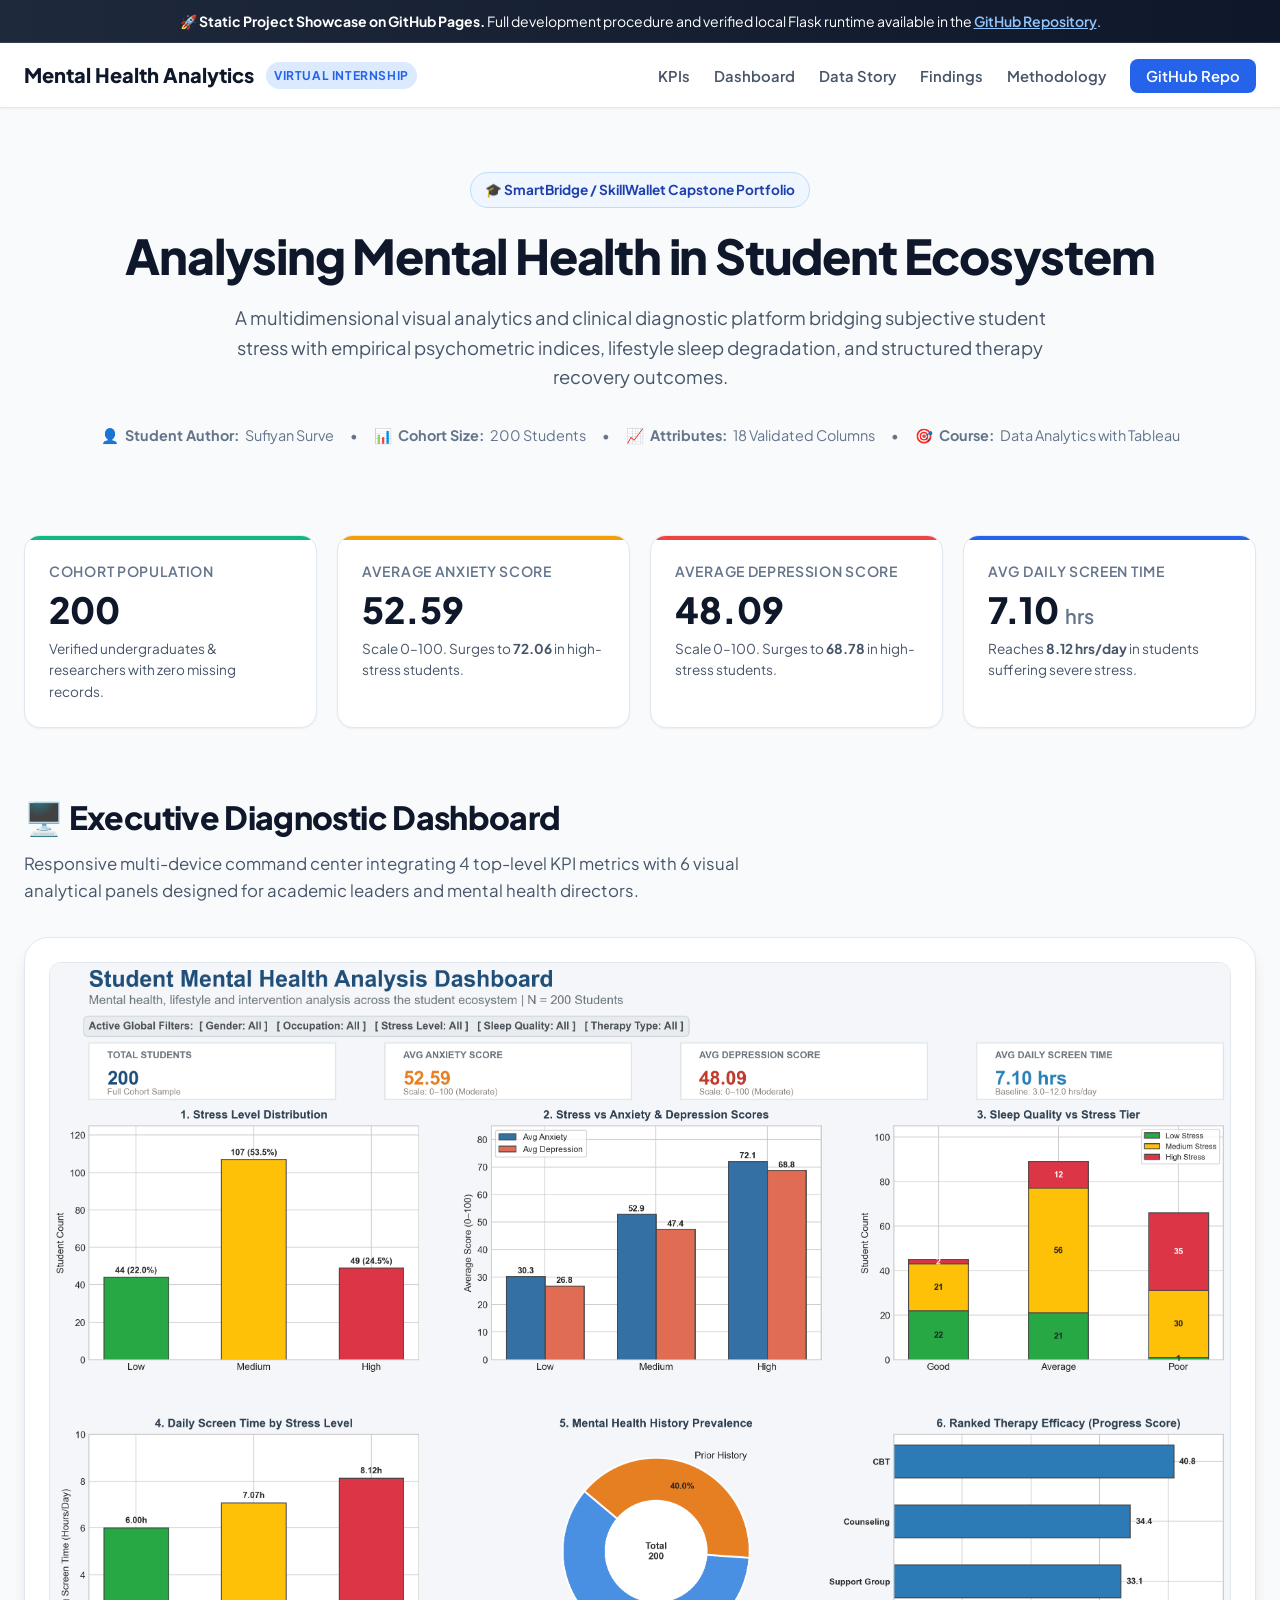
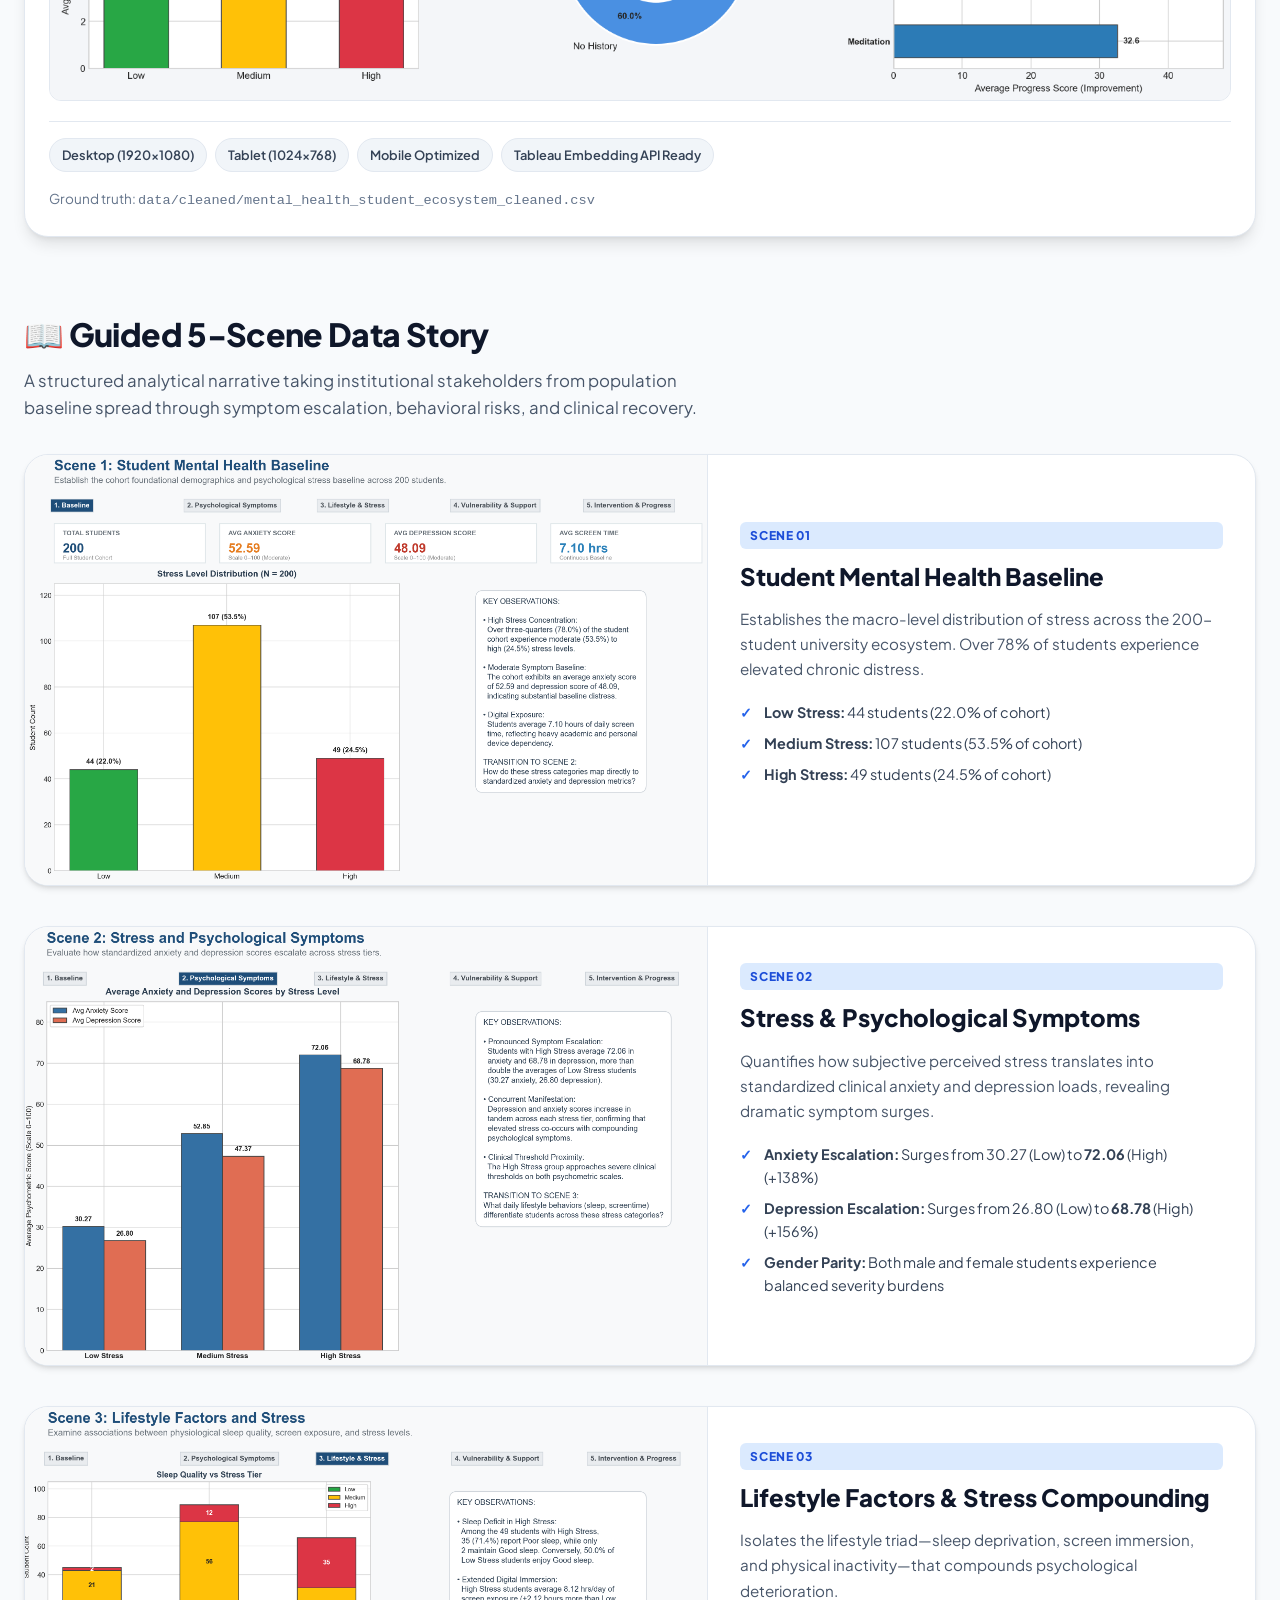
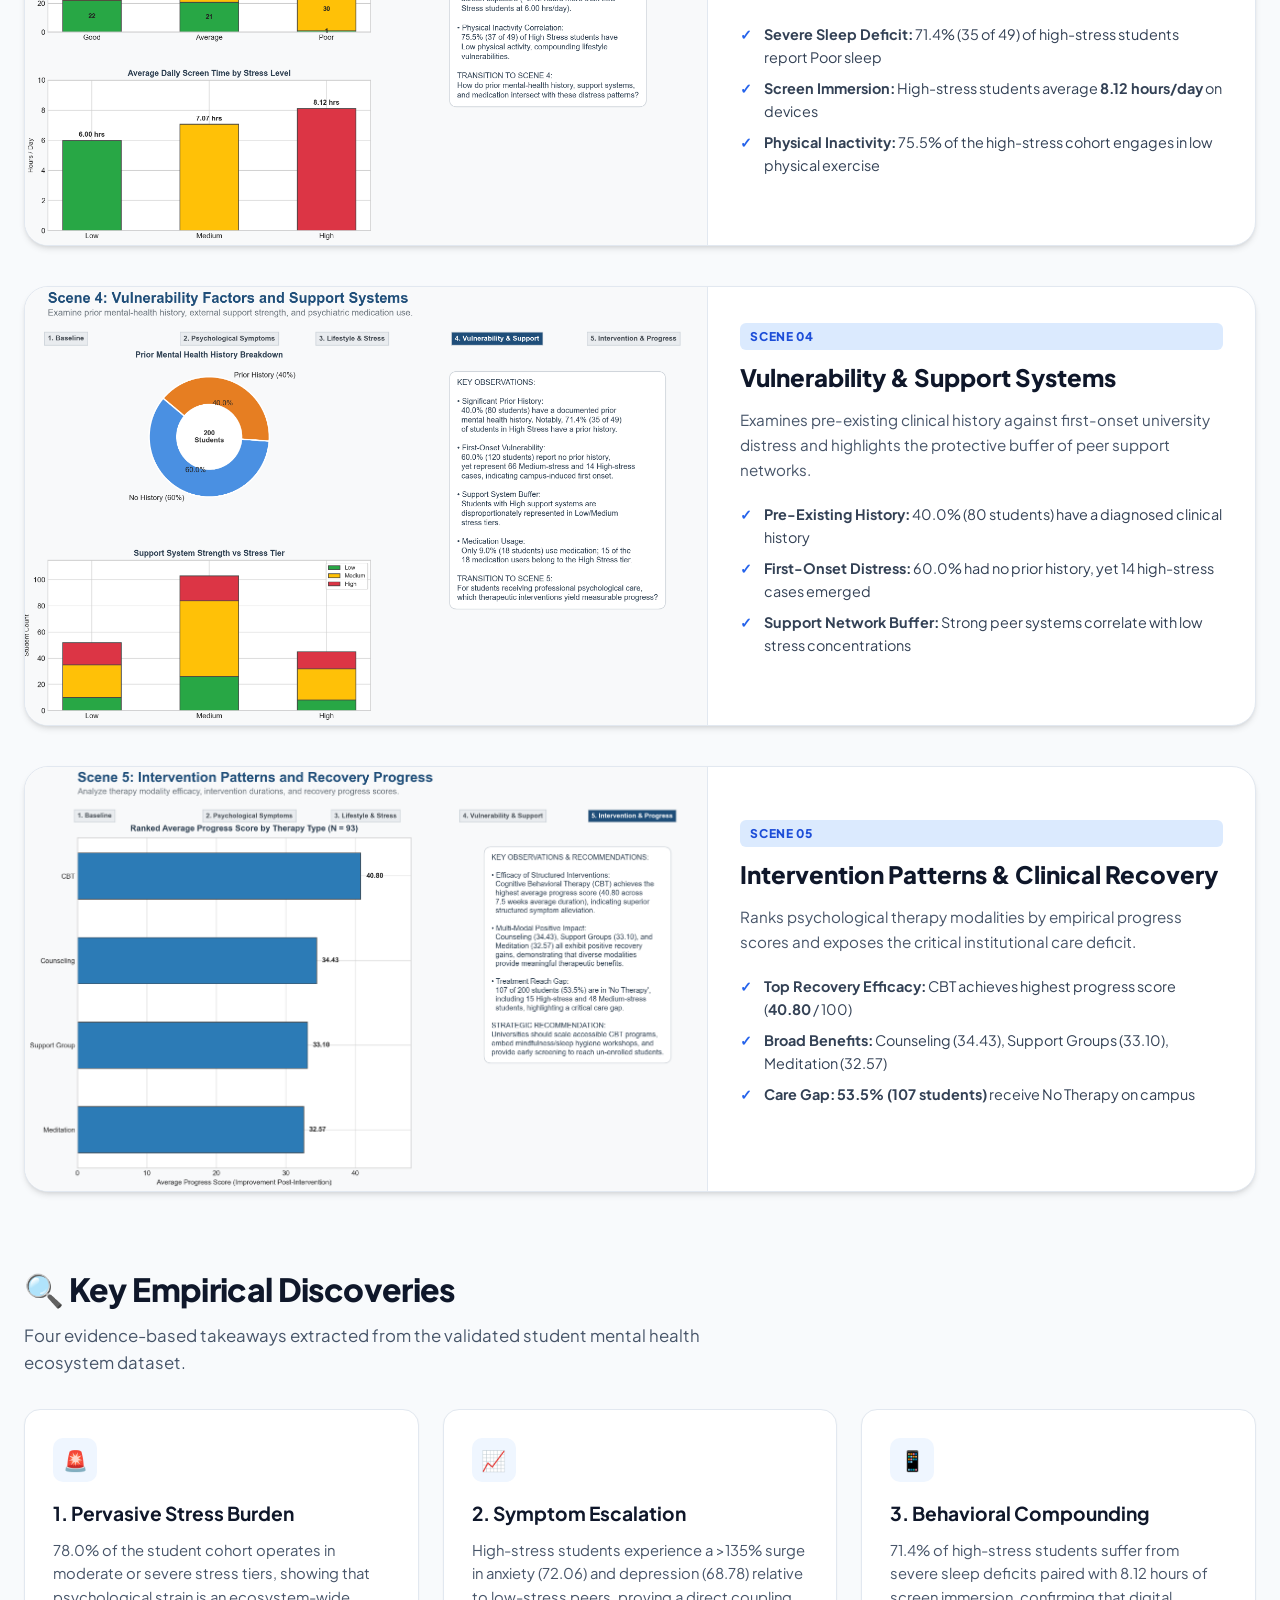
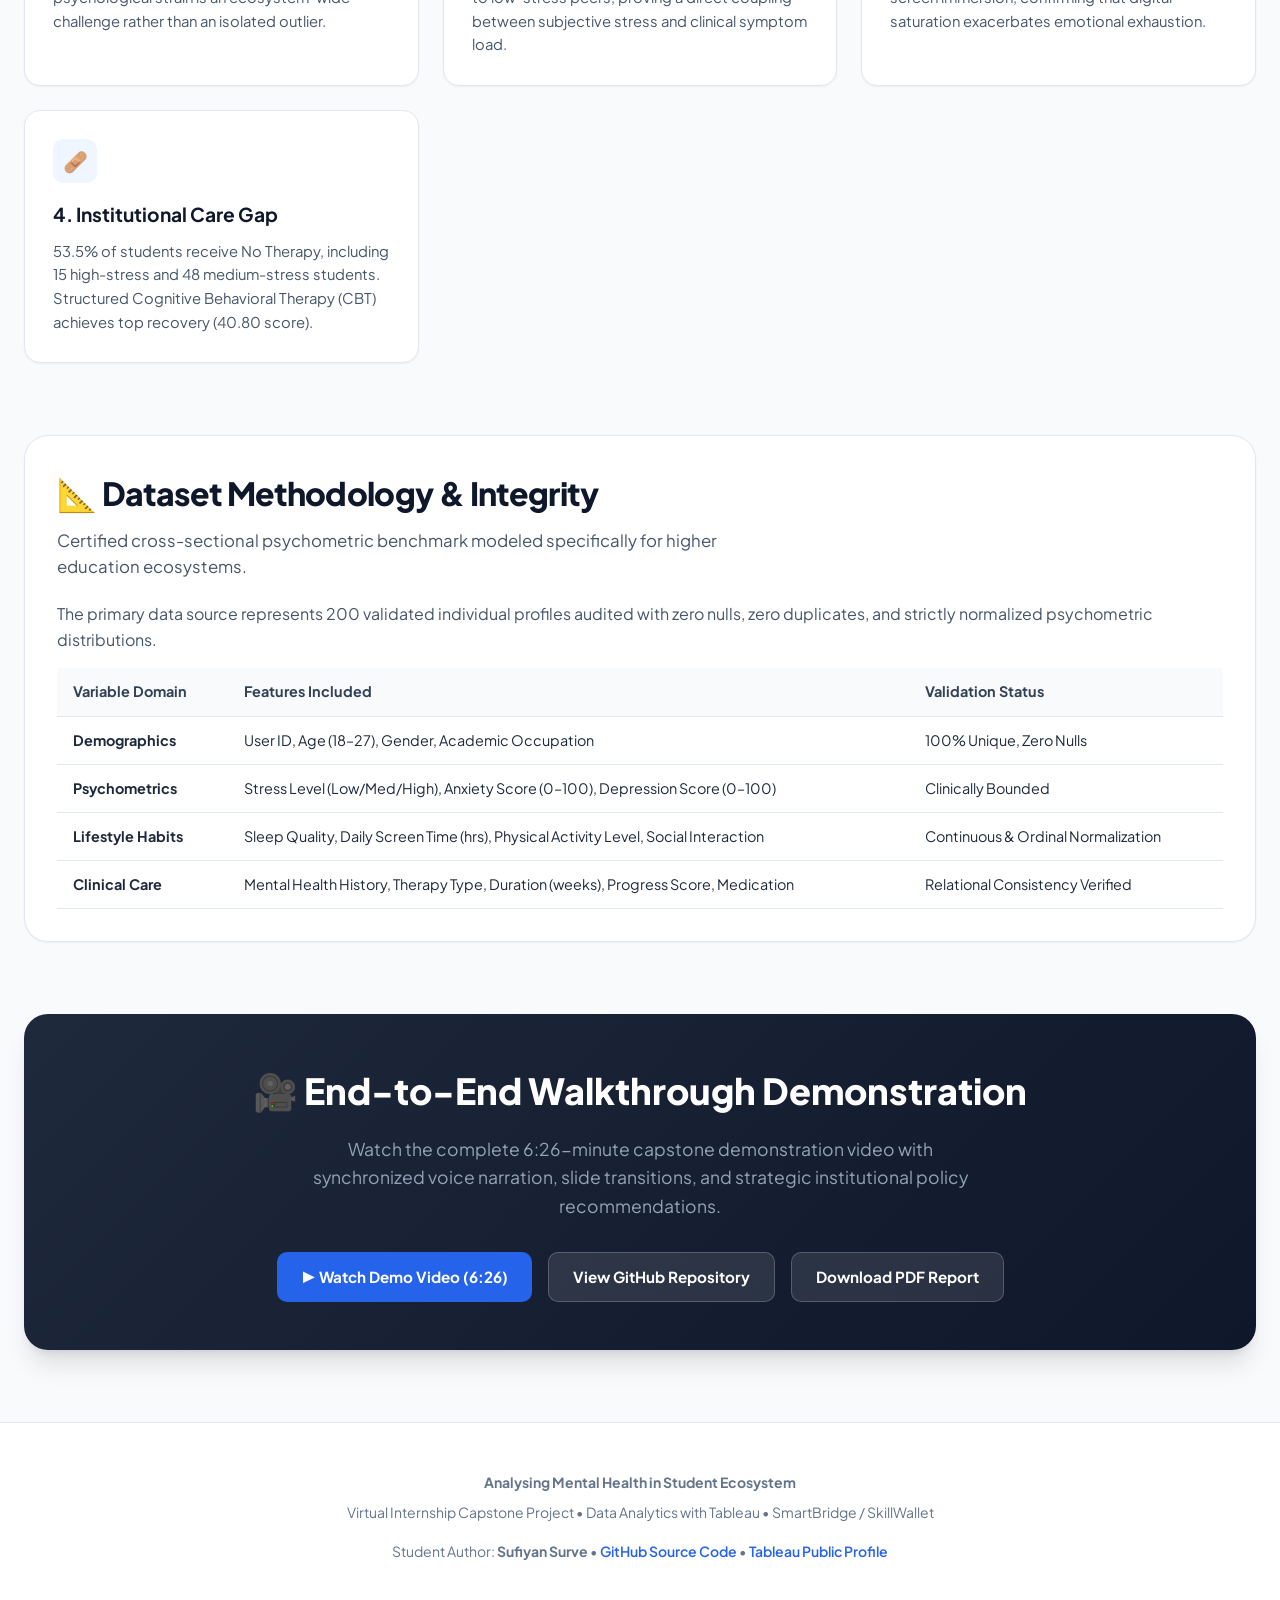
==== docs/index.html @ 6affdd37 "feat: add static project demo for GitHub Pages" ====
<!DOCTYPE html>
<html lang="en">
<head>
  <meta charset="UTF-8">
  <meta name="viewport" content="width=device-width, initial-scale=1.0">
  <title>Analysing Mental Health in Student Ecosystem — Interactive Project Showcase</title>
  <link rel="preconnect" href="https://fonts.googleapis.com">
  <link rel="preconnect" href="https://fonts.gstatic.com" crossorigin>
  <link href="https://fonts.googleapis.com/css2?family=Plus+Jakarta+Sans:wght@300;400;500;600;700;800&display=swap" rel="stylesheet">
  <style>
    :root {
      --primary: #2563eb;
      --primary-dark: #1d4ed8;
      --primary-light: #dbeafe;
      --slate-900: #0f172a;
      --slate-800: #1e293b;
      --slate-700: #334155;
      --slate-600: #475569;
      --slate-500: #64748b;
      --slate-200: #e2e8f0;
      --slate-100: #f1f5f9;
      --slate-50: #f8fafc;
      --white: #ffffff;
      --success: #10b981;
      --warning: #f59e0b;
      --danger: #ef4444;
      --shadow-sm: 0 1px 2px 0 rgb(0 0 0 / 0.05);
      --shadow-md: 0 4px 6px -1px rgb(0 0 0 / 0.1), 0 2px 4px -2px rgb(0 0 0 / 0.1);
      --shadow-lg: 0 10px 15px -3px rgb(0 0 0 / 0.1), 0 4px 6px -4px rgb(0 0 0 / 0.1);
      --shadow-xl: 0 20px 25px -5px rgb(0 0 0 / 0.1), 0 8px 10px -6px rgb(0 0 0 / 0.1);
      --radius-md: 12px;
      --radius-lg: 16px;
      --radius-xl: 24px;
    }

    * {
      box-sizing: border-box;
      margin: 0;
      padding: 0;
    }

    body {
      font-family: 'Plus Jakarta Sans', -apple-system, BlinkMacSystemFont, 'Segoe UI', Roboto, sans-serif;
      background-color: var(--slate-50);
      color: var(--slate-800);
      line-height: 1.6;
      -webkit-font-smoothing: antialiased;
    }

    /* Top Notice Banner */
    .top-banner {
      background: linear-gradient(90deg, #1e293b 0%, #0f172a 100%);
      color: var(--white);
      padding: 10px 24px;
      font-size: 0.875rem;
      text-align: center;
      border-bottom: 1px solid rgba(255, 255, 255, 0.1);
    }
    .top-banner a {
      color: #93c5fd;
      text-decoration: underline;
      font-weight: 600;
    }

    /* Header Nav */
    header {
      background: rgba(255, 255, 255, 0.95);
      backdrop-filter: blur(8px);
      position: sticky;
      top: 0;
      z-index: 50;
      border-bottom: 1px solid var(--slate-200);
      box-shadow: var(--shadow-sm);
    }
    .nav-container {
      max-width: 1280px;
      margin: 0 auto;
      padding: 16px 24px;
      display: flex;
      justify-content: space-between;
      align-items: center;
    }
    .brand {
      display: flex;
      align-items: center;
      gap: 12px;
      text-decoration: none;
      color: var(--slate-900);
      font-weight: 800;
      font-size: 1.25rem;
    }
    .brand-badge {
      background: var(--primary-light);
      color: var(--primary);
      font-size: 0.75rem;
      padding: 4px 8px;
      border-radius: 9999px;
      font-weight: 700;
      text-transform: uppercase;
      letter-spacing: 0.05em;
    }
    .nav-links {
      display: flex;
      align-items: center;
      gap: 24px;
      list-style: none;
    }
    .nav-links a {
      text-decoration: none;
      color: var(--slate-600);
      font-weight: 600;
      font-size: 0.925rem;
      transition: color 0.2s ease;
    }
    .nav-links a:hover {
      color: var(--primary);
    }
    .nav-btn {
      background: var(--primary);
      color: var(--white) !important;
      padding: 8px 16px;
      border-radius: 8px;
      transition: background 0.2s ease;
    }
    .nav-btn:hover {
      background: var(--primary-dark) !important;
    }

    /* Hero Section */
    .hero {
      padding: 64px 24px 48px;
      max-width: 1280px;
      margin: 0 auto;
      text-align: center;
    }
    .hero-tag {
      display: inline-flex;
      align-items: center;
      gap: 8px;
      background: #eff6ff;
      border: 1px solid #bfdbfe;
      color: #1e40af;
      padding: 6px 14px;
      border-radius: 9999px;
      font-size: 0.85rem;
      font-weight: 700;
      margin-bottom: 20px;
    }
    .hero h1 {
      font-size: 3rem;
      line-height: 1.15;
      font-weight: 800;
      color: var(--slate-900);
      margin-bottom: 20px;
      letter-spacing: -0.025em;
    }
    .hero p {
      font-size: 1.15rem;
      color: var(--slate-600);
      max-width: 840px;
      margin: 0 auto 32px;
    }
    .hero-meta {
      display: flex;
      justify-content: center;
      flex-wrap: wrap;
      gap: 16px;
      margin-bottom: 40px;
      font-size: 0.9rem;
      color: var(--slate-500);
    }
    .hero-meta span {
      display: flex;
      align-items: center;
      gap: 6px;
    }

    /* KPI Cards Grid */
    .kpi-section {
      max-width: 1280px;
      margin: 0 auto 64px;
      padding: 0 24px;
    }
    .kpi-grid {
      display: grid;
      grid-template-columns: repeat(auto-fit, minmax(260px, 1fr));
      gap: 20px;
    }
    .kpi-card {
      background: var(--white);
      border: 1px solid var(--slate-200);
      border-radius: var(--radius-lg);
      padding: 24px;
      box-shadow: var(--shadow-sm);
      position: relative;
      overflow: hidden;
      transition: transform 0.2s ease, box-shadow 0.2s ease;
    }
    .kpi-card:hover {
      transform: translateY(-2px);
      box-shadow: var(--shadow-md);
    }
    .kpi-card::before {
      content: '';
      position: absolute;
      top: 0;
      left: 0;
      right: 0;
      height: 4px;
      background: var(--primary);
    }
    .kpi-card.warning::before { background: var(--warning); }
    .kpi-card.danger::before { background: var(--danger); }
    .kpi-card.success::before { background: var(--success); }
    .kpi-label {
      font-size: 0.875rem;
      font-weight: 600;
      color: var(--slate-500);
      text-transform: uppercase;
      letter-spacing: 0.05em;
      margin-bottom: 8px;
    }
    .kpi-value {
      font-size: 2.25rem;
      font-weight: 800;
      color: var(--slate-900);
      line-height: 1.1;
      margin-bottom: 8px;
    }
    .kpi-subtext {
      font-size: 0.85rem;
      color: var(--slate-600);
    }

    /* Section Containers */
    .section-wrap {
      max-width: 1280px;
      margin: 0 auto 72px;
      padding: 0 24px;
    }
    .section-header {
      margin-bottom: 32px;
      text-align: left;
    }
    .section-title {
      font-size: 2rem;
      font-weight: 800;
      color: var(--slate-900);
      margin-bottom: 8px;
      letter-spacing: -0.02em;
    }
    .section-desc {
      font-size: 1.05rem;
      color: var(--slate-600);
      max-width: 720px;
    }

    /* Dashboard Preview */
    .preview-card {
      background: var(--white);
      border: 1px solid var(--slate-200);
      border-radius: var(--radius-xl);
      padding: 24px;
      box-shadow: var(--shadow-lg);
    }
    .preview-image {
      width: 100%;
      height: auto;
      border-radius: var(--radius-md);
      border: 1px solid var(--slate-200);
      display: block;
      background: var(--slate-100);
    }
    .preview-footer {
      display: flex;
      justify-content: space-between;
      align-items: center;
      flex-wrap: wrap;
      gap: 16px;
      margin-top: 20px;
      padding-top: 16px;
      border-top: 1px solid var(--slate-200);
    }
    .badge-group {
      display: flex;
      gap: 8px;
      flex-wrap: wrap;
    }
    .badge {
      background: var(--slate-100);
      color: var(--slate-700);
      font-size: 0.8rem;
      padding: 6px 12px;
      border-radius: 9999px;
      font-weight: 600;
      border: 1px solid var(--slate-200);
    }

    /* Story Scenes */
    .story-grid {
      display: grid;
      grid-template-columns: 1fr;
      gap: 40px;
    }
    .scene-card {
      background: var(--white);
      border: 1px solid var(--slate-200);
      border-radius: var(--radius-xl);
      overflow: hidden;
      box-shadow: var(--shadow-md);
      display: grid;
      grid-template-columns: 1.25fr 1fr;
      transition: transform 0.2s ease, box-shadow 0.2s ease;
    }
    .scene-card:hover {
      box-shadow: var(--shadow-xl);
    }
    .scene-media {
      background: #000;
      display: flex;
      align-items: center;
      justify-content: center;
      border-right: 1px solid var(--slate-200);
    }
    .scene-media img {
      width: 100%;
      height: 100%;
      object-fit: cover;
      display: block;
    }
    .scene-content {
      padding: 36px 32px;
      display: flex;
      flex-direction: column;
      justify-content: center;
    }
    .scene-num {
      display: inline-block;
      background: var(--primary-light);
      color: var(--primary-dark);
      font-size: 0.75rem;
      font-weight: 800;
      text-transform: uppercase;
      padding: 4px 10px;
      border-radius: 6px;
      margin-bottom: 12px;
      letter-spacing: 0.05em;
    }
    .scene-title {
      font-size: 1.5rem;
      font-weight: 800;
      color: var(--slate-900);
      margin-bottom: 14px;
      line-height: 1.3;
    }
    .scene-body {
      font-size: 0.95rem;
      color: var(--slate-600);
      margin-bottom: 20px;
      line-height: 1.65;
    }
    .scene-bullets {
      list-style: none;
      margin-bottom: 24px;
    }
    .scene-bullets li {
      position: relative;
      padding-left: 24px;
      font-size: 0.9rem;
      color: var(--slate-700);
      margin-bottom: 8px;
    }
    .scene-bullets li::before {
      content: '✓';
      position: absolute;
      left: 0;
      top: 0;
      color: var(--primary);
      font-weight: 800;
    }

    /* Key Findings Grid */
    .findings-grid {
      display: grid;
      grid-template-columns: repeat(auto-fit, minmax(340px, 1fr));
      gap: 24px;
    }
    .finding-card {
      background: var(--white);
      border: 1px solid var(--slate-200);
      border-radius: var(--radius-lg);
      padding: 28px;
      box-shadow: var(--shadow-sm);
    }
    .finding-icon {
      width: 44px;
      height: 44px;
      border-radius: 10px;
      background: #eff6ff;
      color: var(--primary);
      display: flex;
      align-items: center;
      justify-content: center;
      font-size: 1.25rem;
      margin-bottom: 16px;
    }
    .finding-title {
      font-size: 1.2rem;
      font-weight: 700;
      color: var(--slate-900);
      margin-bottom: 10px;
    }
    .finding-desc {
      font-size: 0.925rem;
      color: var(--slate-600);
      line-height: 1.6;
    }

    /* Methodology Table */
    .methodology-box {
      background: var(--white);
      border: 1px solid var(--slate-200);
      border-radius: var(--radius-xl);
      padding: 32px;
      box-shadow: var(--shadow-sm);
    }
    .methodology-box h3 {
      font-size: 1.25rem;
      color: var(--slate-900);
      margin-bottom: 16px;
    }
    .methodology-table {
      width: 100%;
      border-collapse: collapse;
      font-size: 0.9rem;
      margin-top: 16px;
    }
    .methodology-table th, .methodology-table td {
      padding: 12px 16px;
      text-align: left;
      border-bottom: 1px solid var(--slate-200);
    }
    .methodology-table th {
      background: var(--slate-50);
      font-weight: 700;
      color: var(--slate-700);
    }

    /* Video & CTA Banner */
    .cta-banner {
      background: linear-gradient(135deg, #1e293b 0%, #0f172a 100%);
      color: var(--white);
      border-radius: var(--radius-xl);
      padding: 48px;
      text-align: center;
      box-shadow: var(--shadow-xl);
    }
    .cta-banner h2 {
      font-size: 2.25rem;
      font-weight: 800;
      margin-bottom: 16px;
    }
    .cta-banner p {
      font-size: 1.1rem;
      color: #94a3b8;
      max-width: 680px;
      margin: 0 auto 32px;
    }
    .cta-buttons {
      display: flex;
      justify-content: center;
      gap: 16px;
      flex-wrap: wrap;
    }
    .btn {
      display: inline-flex;
      align-items: center;
      gap: 8px;
      padding: 12px 24px;
      font-weight: 700;
      font-size: 0.95rem;
      border-radius: 10px;
      text-decoration: none;
      transition: all 0.2s ease;
    }
    .btn-primary {
      background: var(--primary);
      color: var(--white);
    }
    .btn-primary:hover {
      background: var(--primary-dark);
      transform: translateY(-2px);
    }
    .btn-secondary {
      background: rgba(255, 255, 255, 0.1);
      color: var(--white);
      border: 1px solid rgba(255, 255, 255, 0.2);
    }
    .btn-secondary:hover {
      background: rgba(255, 255, 255, 0.2);
      transform: translateY(-2px);
    }

    /* Footer */
    footer {
      background: var(--white);
      border-top: 1px solid var(--slate-200);
      padding: 48px 24px;
      text-align: center;
      font-size: 0.875rem;
      color: var(--slate-500);
    }
    footer a {
      color: var(--primary);
      text-decoration: none;
      font-weight: 600;
    }

    /* Responsive */
    @media (max-width: 1024px) {
      .scene-card {
        grid-template-columns: 1fr;
      }
      .scene-media {
        border-right: none;
        border-bottom: 1px solid var(--slate-200);
      }
      .hero h1 {
        font-size: 2.25rem;
      }
    }
  </style>
</head>
<body>

  <!-- Top Notice Banner -->
  <div class="top-banner">
    🚀 <strong>Static Project Showcase on GitHub Pages.</strong> Full development procedure and verified local Flask runtime available in the <a href="https://github.com/Sufiyan367/Analysing-Mental-Health-in-Student-Ecosystem" target="_blank" rel="noopener">GitHub Repository</a>.
  </div>

  <!-- Header -->
  <header>
    <div class="nav-container">
      <a href="#" class="brand">
        <span>Mental Health Analytics</span>
        <span class="brand-badge">Virtual Internship</span>
      </a>
      <ul class="nav-links">
        <li><a href="#kpis">KPIs</a></li>
        <li><a href="#dashboard">Dashboard</a></li>
        <li><a href="#story">Data Story</a></li>
        <li><a href="#findings">Findings</a></li>
        <li><a href="#methodology">Methodology</a></li>
        <li><a href="https://github.com/Sufiyan367/Analysing-Mental-Health-in-Student-Ecosystem" target="_blank" rel="noopener" class="nav-btn">GitHub Repo</a></li>
      </ul>
    </div>
  </header>

  <!-- Hero Section -->
  <section class="hero">
    <div class="hero-tag">
      🎓 SmartBridge / SkillWallet Capstone Portfolio
    </div>
    <h1>Analysing Mental Health in Student Ecosystem</h1>
    <p>A multidimensional visual analytics and clinical diagnostic platform bridging subjective student stress with empirical psychometric indices, lifestyle sleep degradation, and structured therapy recovery outcomes.</p>
    <div class="hero-meta">
      <span>👤 <strong>Student Author:</strong> Sufiyan Surve</span>
      <span>•</span>
      <span>📊 <strong>Cohort Size:</strong> 200 Students</span>
      <span>•</span>
      <span>📈 <strong>Attributes:</strong> 18 Validated Columns</span>
      <span>•</span>
      <span>🎯 <strong>Course:</strong> Data Analytics with Tableau</span>
    </div>
  </section>

  <!-- KPI Section -->
  <section class="kpi-section" id="kpis">
    <div class="kpi-grid">
      <div class="kpi-card success">
        <div class="kpi-label">Cohort Population</div>
        <div class="kpi-value">200</div>
        <div class="kpi-subtext">Verified undergraduates & researchers with zero missing records.</div>
      </div>
      <div class="kpi-card warning">
        <div class="kpi-label">Average Anxiety Score</div>
        <div class="kpi-value">52.59</div>
        <div class="kpi-subtext">Scale 0–100. Surges to <strong>72.06</strong> in high-stress students.</div>
      </div>
      <div class="kpi-card danger">
        <div class="kpi-label">Average Depression Score</div>
        <div class="kpi-value">48.09</div>
        <div class="kpi-subtext">Scale 0–100. Surges to <strong>68.78</strong> in high-stress students.</div>
      </div>
      <div class="kpi-card">
        <div class="kpi-label">Avg Daily Screen Time</div>
        <div class="kpi-value">7.10 <span style="font-size: 1.25rem; font-weight: 600; color: var(--slate-500);">hrs</span></div>
        <div class="kpi-subtext">Reaches <strong>8.12 hrs/day</strong> in students suffering severe stress.</div>
      </div>
    </div>
  </section>

  <!-- Dashboard Section -->
  <section class="section-wrap" id="dashboard">
    <div class="section-header">
      <h2 class="section-title">🖥️ Executive Diagnostic Dashboard</h2>
      <p class="section-desc">Responsive multi-device command center integrating 4 top-level KPI metrics with 6 visual analytical panels designed for academic leaders and mental health directors.</p>
    </div>
    <div class="preview-card">
      <img src="evidence/dashboard/desktop_dashboard.png" alt="Desktop Dashboard Prototype" class="preview-image" loading="lazy">
      <div class="preview-footer">
        <div class="badge-group">
          <span class="badge">Desktop (1920×1080)</span>
          <span class="badge">Tablet (1024×768)</span>
          <span class="badge">Mobile Optimized</span>
          <span class="badge">Tableau Embedding API Ready</span>
        </div>
        <div style="font-size: 0.85rem; color: var(--slate-500);">
          Ground truth: <code>data/cleaned/mental_health_student_ecosystem_cleaned.csv</code>
        </div>
      </div>
    </div>
  </section>

  <!-- Data Story Section -->
  <section class="section-wrap" id="story">
    <div class="section-header">
      <h2 class="section-title">📖 Guided 5-Scene Data Story</h2>
      <p class="section-desc">A structured analytical narrative taking institutional stakeholders from population baseline spread through symptom escalation, behavioral risks, and clinical recovery.</p>
    </div>

    <div class="story-grid">
      <!-- Scene 1 -->
      <article class="scene-card">
        <div class="scene-media">
          <img src="evidence/story/01_baseline.png" alt="Scene 1: Student Mental Health Baseline" loading="lazy">
        </div>
        <div class="scene-content">
          <span class="scene-num">Scene 01</span>
          <h3 class="scene-title">Student Mental Health Baseline</h3>
          <p class="scene-body">Establishes the macro-level distribution of stress across the 200-student university ecosystem. Over 78% of students experience elevated chronic distress.</p>
          <ul class="scene-bullets">
            <li><strong>Low Stress:</strong> 44 students (22.0% of cohort)</li>
            <li><strong>Medium Stress:</strong> 107 students (53.5% of cohort)</li>
            <li><strong>High Stress:</strong> 49 students (24.5% of cohort)</li>
          </ul>
        </div>
      </article>

      <!-- Scene 2 -->
      <article class="scene-card">
        <div class="scene-media">
          <img src="evidence/story/02_psychological_symptoms.png" alt="Scene 2: Stress and Psychological Symptoms" loading="lazy">
        </div>
        <div class="scene-content">
          <span class="scene-num">Scene 02</span>
          <h3 class="scene-title">Stress & Psychological Symptoms</h3>
          <p class="scene-body">Quantifies how subjective perceived stress translates into standardized clinical anxiety and depression loads, revealing dramatic symptom surges.</p>
          <ul class="scene-bullets">
            <li><strong>Anxiety Escalation:</strong> Surges from 30.27 (Low) to <strong>72.06</strong> (High) (+138%)</li>
            <li><strong>Depression Escalation:</strong> Surges from 26.80 (Low) to <strong>68.78</strong> (High) (+156%)</li>
            <li><strong>Gender Parity:</strong> Both male and female students experience balanced severity burdens</li>
          </ul>
        </div>
      </article>

      <!-- Scene 3 -->
      <article class="scene-card">
        <div class="scene-media">
          <img src="evidence/story/03_lifestyle_and_stress.png" alt="Scene 3: Lifestyle Factors and Stress" loading="lazy">
        </div>
        <div class="scene-content">
          <span class="scene-num">Scene 03</span>
          <h3 class="scene-title">Lifestyle Factors & Stress Compounding</h3>
          <p class="scene-body">Isolates the lifestyle triad—sleep deprivation, screen immersion, and physical inactivity—that compounds psychological deterioration.</p>
          <ul class="scene-bullets">
            <li><strong>Severe Sleep Deficit:</strong> 71.4% (35 of 49) of high-stress students report Poor sleep</li>
            <li><strong>Screen Immersion:</strong> High-stress students average <strong>8.12 hours/day</strong> on devices</li>
            <li><strong>Physical Inactivity:</strong> 75.5% of the high-stress cohort engages in low physical exercise</li>
          </ul>
        </div>
      </article>

      <!-- Scene 4 -->
      <article class="scene-card">
        <div class="scene-media">
          <img src="evidence/story/04_vulnerability_and_support.png" alt="Scene 4: Vulnerability Factors and Support Systems" loading="lazy">
        </div>
        <div class="scene-content">
          <span class="scene-num">Scene 04</span>
          <h3 class="scene-title">Vulnerability & Support Systems</h3>
          <p class="scene-body">Examines pre-existing clinical history against first-onset university distress and highlights the protective buffer of peer support networks.</p>
          <ul class="scene-bullets">
            <li><strong>Pre-Existing History:</strong> 40.0% (80 students) have a diagnosed clinical history</li>
            <li><strong>First-Onset Distress:</strong> 60.0% had no prior history, yet 14 high-stress cases emerged</li>
            <li><strong>Support Network Buffer:</strong> Strong peer systems correlate with low stress concentrations</li>
          </ul>
        </div>
      </article>

      <!-- Scene 5 -->
      <article class="scene-card">
        <div class="scene-media">
          <img src="evidence/story/05_intervention_and_progress.png" alt="Scene 5: Intervention Patterns and Recovery Progress" loading="lazy">
        </div>
        <div class="scene-content">
          <span class="scene-num">Scene 05</span>
          <h3 class="scene-title">Intervention Patterns & Clinical Recovery</h3>
          <p class="scene-body">Ranks psychological therapy modalities by empirical progress scores and exposes the critical institutional care deficit.</p>
          <ul class="scene-bullets">
            <li><strong>Top Recovery Efficacy:</strong> CBT achieves highest progress score (<strong>40.80</strong> / 100)</li>
            <li><strong>Broad Benefits:</strong> Counseling (34.43), Support Groups (33.10), Meditation (32.57)</li>
            <li><strong>Care Gap:</strong> <strong>53.5% (107 students)</strong> receive No Therapy on campus</li>
          </ul>
        </div>
      </article>
    </div>
  </section>

  <!-- Key Findings Section -->
  <section class="section-wrap" id="findings">
    <div class="section-header">
      <h2 class="section-title">🔍 Key Empirical Discoveries</h2>
      <p class="section-desc">Four evidence-based takeaways extracted from the validated student mental health ecosystem dataset.</p>
    </div>

    <div class="findings-grid">
      <div class="finding-card">
        <div class="finding-icon">🚨</div>
        <h4 class="finding-title">1. Pervasive Stress Burden</h4>
        <p class="finding-desc">78.0% of the student cohort operates in moderate or severe stress tiers, showing that psychological strain is an ecosystem-wide challenge rather than an isolated outlier.</p>
      </div>

      <div class="finding-card">
        <div class="finding-icon">📈</div>
        <h4 class="finding-title">2. Symptom Escalation</h4>
        <p class="finding-desc">High-stress students experience a >135% surge in anxiety (72.06) and depression (68.78) relative to low-stress peers, proving a direct coupling between subjective stress and clinical symptom load.</p>
      </div>

      <div class="finding-card">
        <div class="finding-icon">📱</div>
        <h4 class="finding-title">3. Behavioral Compounding</h4>
        <p class="finding-desc">71.4% of high-stress students suffer from severe sleep deficits paired with 8.12 hours of screen immersion, confirming that digital saturation exacerbates emotional exhaustion.</p>
      </div>

      <div class="finding-card">
        <div class="finding-icon">🩹</div>
        <h4 class="finding-title">4. Institutional Care Gap</h4>
        <p class="finding-desc">53.5% of students receive No Therapy, including 15 high-stress and 48 medium-stress students. Structured Cognitive Behavioral Therapy (CBT) achieves top recovery (40.80 score).</p>
      </div>
    </div>
  </section>

  <!-- Methodology Section -->
  <section class="section-wrap" id="methodology">
    <div class="methodology-box">
      <div class="section-header" style="margin-bottom: 20px;">
        <h2 class="section-title">📐 Dataset Methodology & Integrity</h2>
        <p class="section-desc">Certified cross-sectional psychometric benchmark modeled specifically for higher education ecosystems.</p>
      </div>
      <p style="color: var(--slate-600); margin-bottom: 16px;">
        The primary data source represents 200 validated individual profiles audited with zero nulls, zero duplicates, and strictly normalized psychometric distributions.
      </p>

      <table class="methodology-table">
        <thead>
          <tr>
            <th>Variable Domain</th>
            <th>Features Included</th>
            <th>Validation Status</th>
          </tr>
        </thead>
        <tbody>
          <tr>
            <td><strong>Demographics</strong></td>
            <td>User ID, Age (18–27), Gender, Academic Occupation</td>
            <td>100% Unique, Zero Nulls</td>
          </tr>
          <tr>
            <td><strong>Psychometrics</strong></td>
            <td>Stress Level (Low/Med/High), Anxiety Score (0–100), Depression Score (0–100)</td>
            <td>Clinically Bounded</td>
          </tr>
          <tr>
            <td><strong>Lifestyle Habits</strong></td>
            <td>Sleep Quality, Daily Screen Time (hrs), Physical Activity Level, Social Interaction</td>
            <td>Continuous & Ordinal Normalization</td>
          </tr>
          <tr>
            <td><strong>Clinical Care</strong></td>
            <td>Mental Health History, Therapy Type, Duration (weeks), Progress Score, Medication</td>
            <td>Relational Consistency Verified</td>
          </tr>
        </tbody>
      </table>
    </div>
  </section>

  <!-- Video & GitHub CTA Banner -->
  <section class="section-wrap">
    <div class="cta-banner">
      <h2>🎥 End-to-End Walkthrough Demonstration</h2>
      <p>Watch the complete 6:26-minute capstone demonstration video with synchronized voice narration, slide transitions, and strategic institutional policy recommendations.</p>
      <div class="cta-buttons">
        <a href="evidence/demo/project_explanation_video.mp4" class="btn btn-primary" target="_blank">
          ▶ Watch Demo Video (6:26)
        </a>
        <a href="https://github.com/Sufiyan367/Analysing-Mental-Health-in-Student-Ecosystem" class="btn btn-secondary" target="_blank" rel="noopener">
          View GitHub Repository
        </a>
        <a href="evidence/documentation/Project_Documentation.pdf" class="btn btn-secondary" target="_blank">
          Download PDF Report
        </a>
      </div>
    </div>
  </section>

  <!-- Footer -->
  <footer>
    <p><strong>Analysing Mental Health in Student Ecosystem</strong></p>
    <p style="margin: 8px 0 16px;">Virtual Internship Capstone Project • Data Analytics with Tableau • SmartBridge / SkillWallet</p>
    <p>Student Author: <strong>Sufiyan Surve</strong> • <a href="https://github.com/Sufiyan367/Analysing-Mental-Health-in-Student-Ecosystem" target="_blank" rel="noopener">GitHub Source Code</a> • <a href="https://public.tableau.com/app/profile/sufiyansurve333" target="_blank" rel="noopener">Tableau Public Profile</a></p>
  </footer>

</body>
</html>
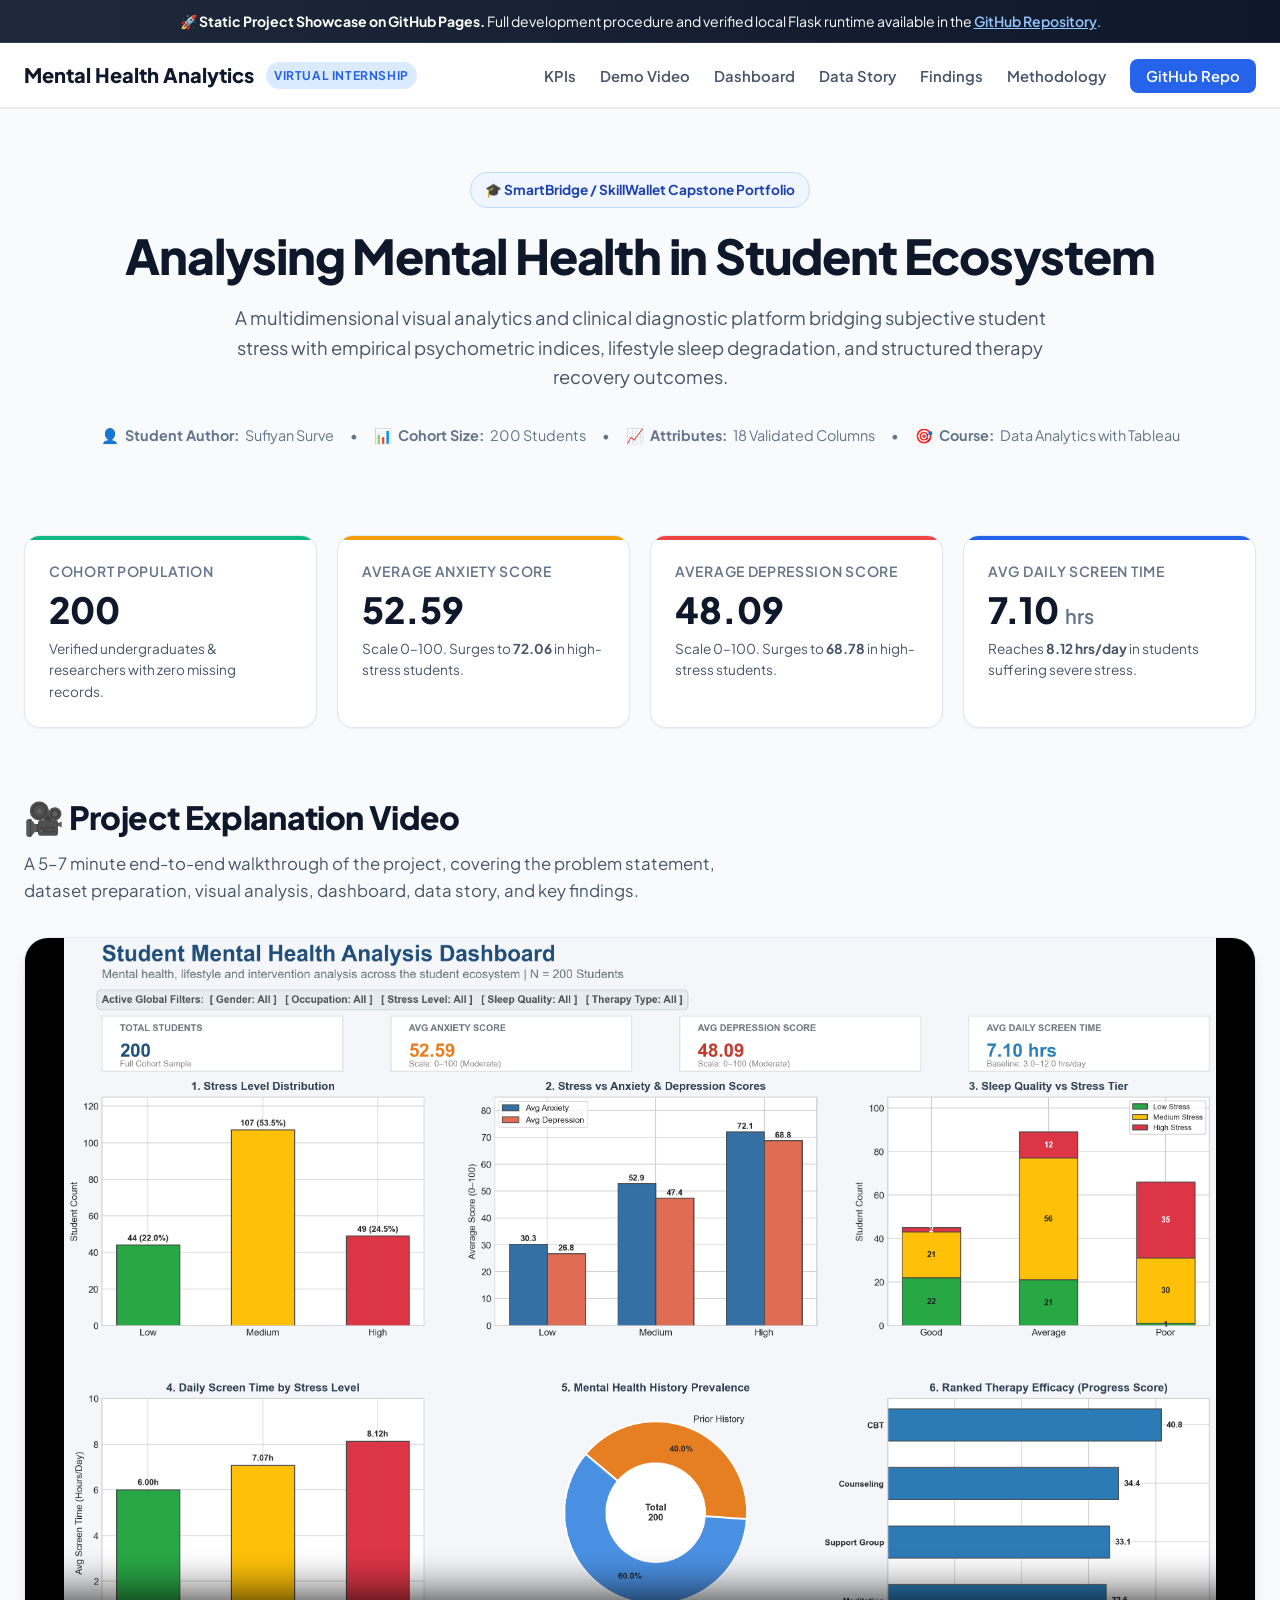
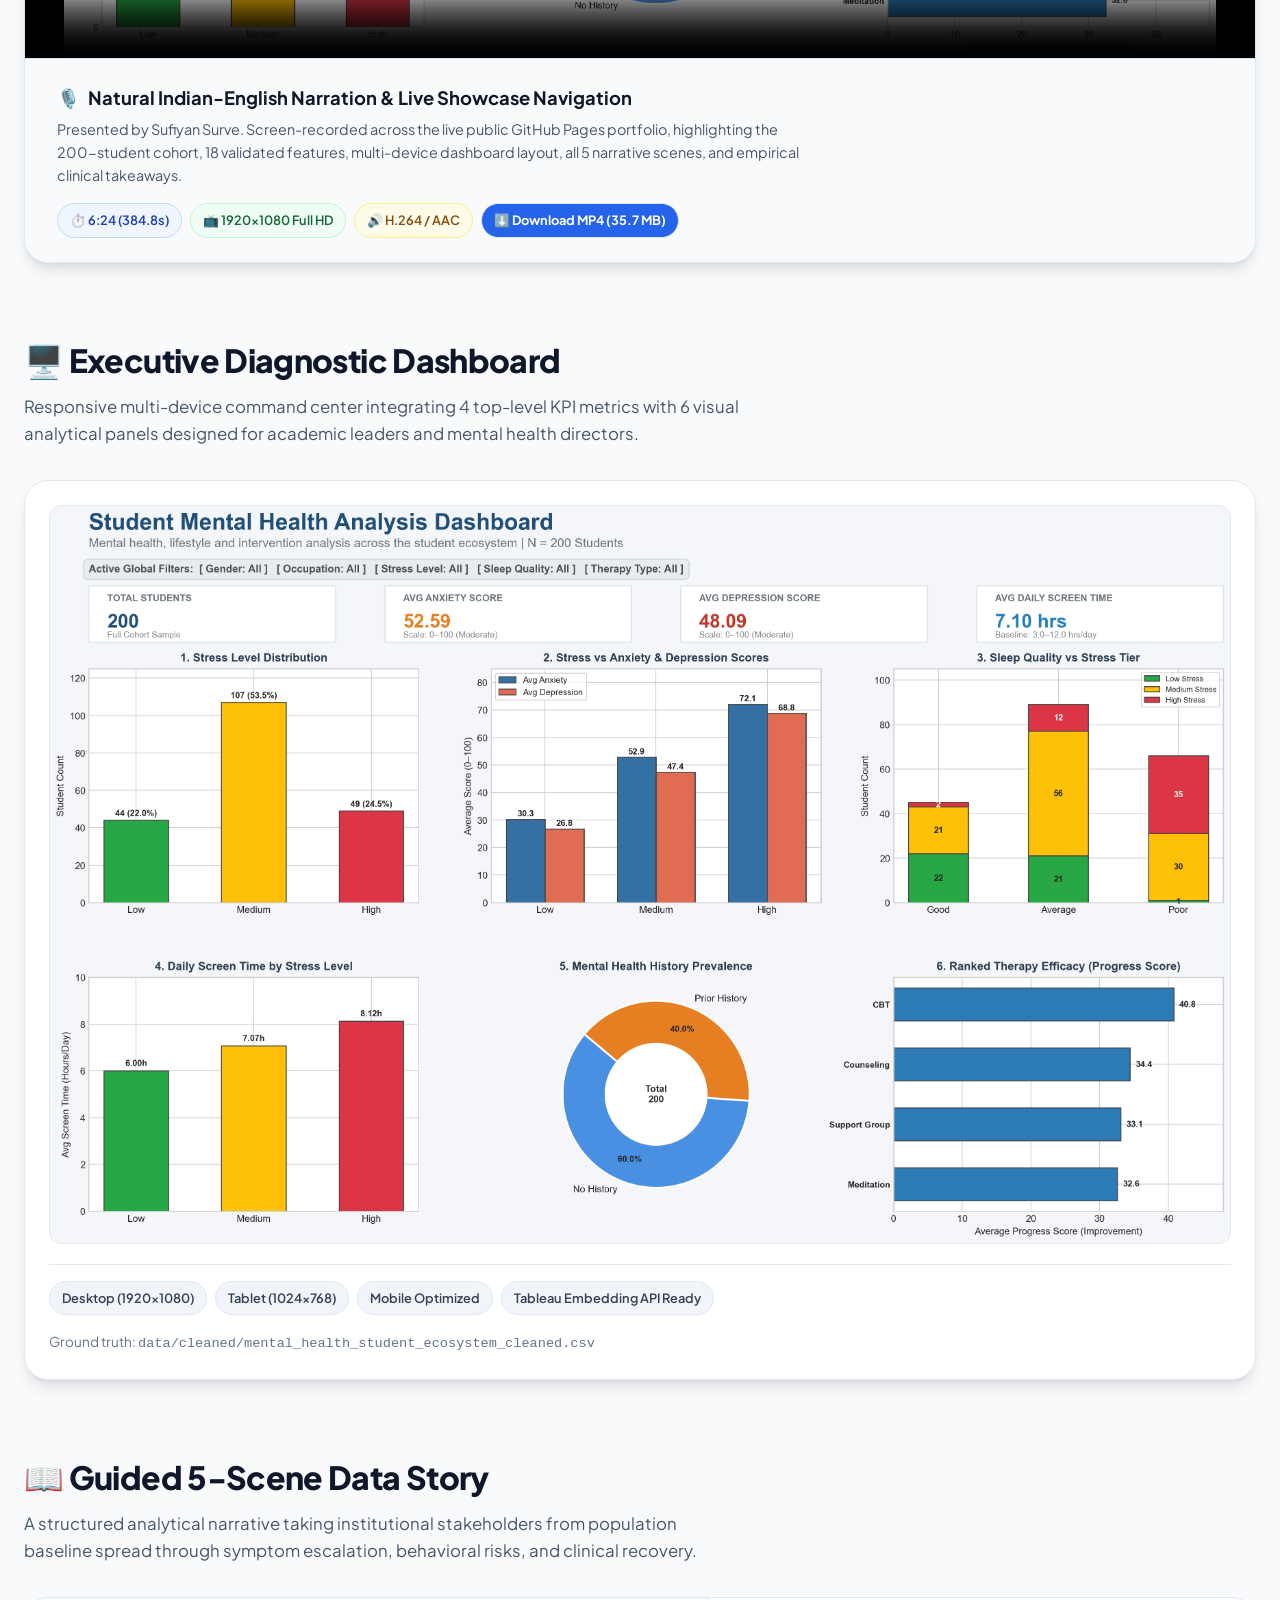
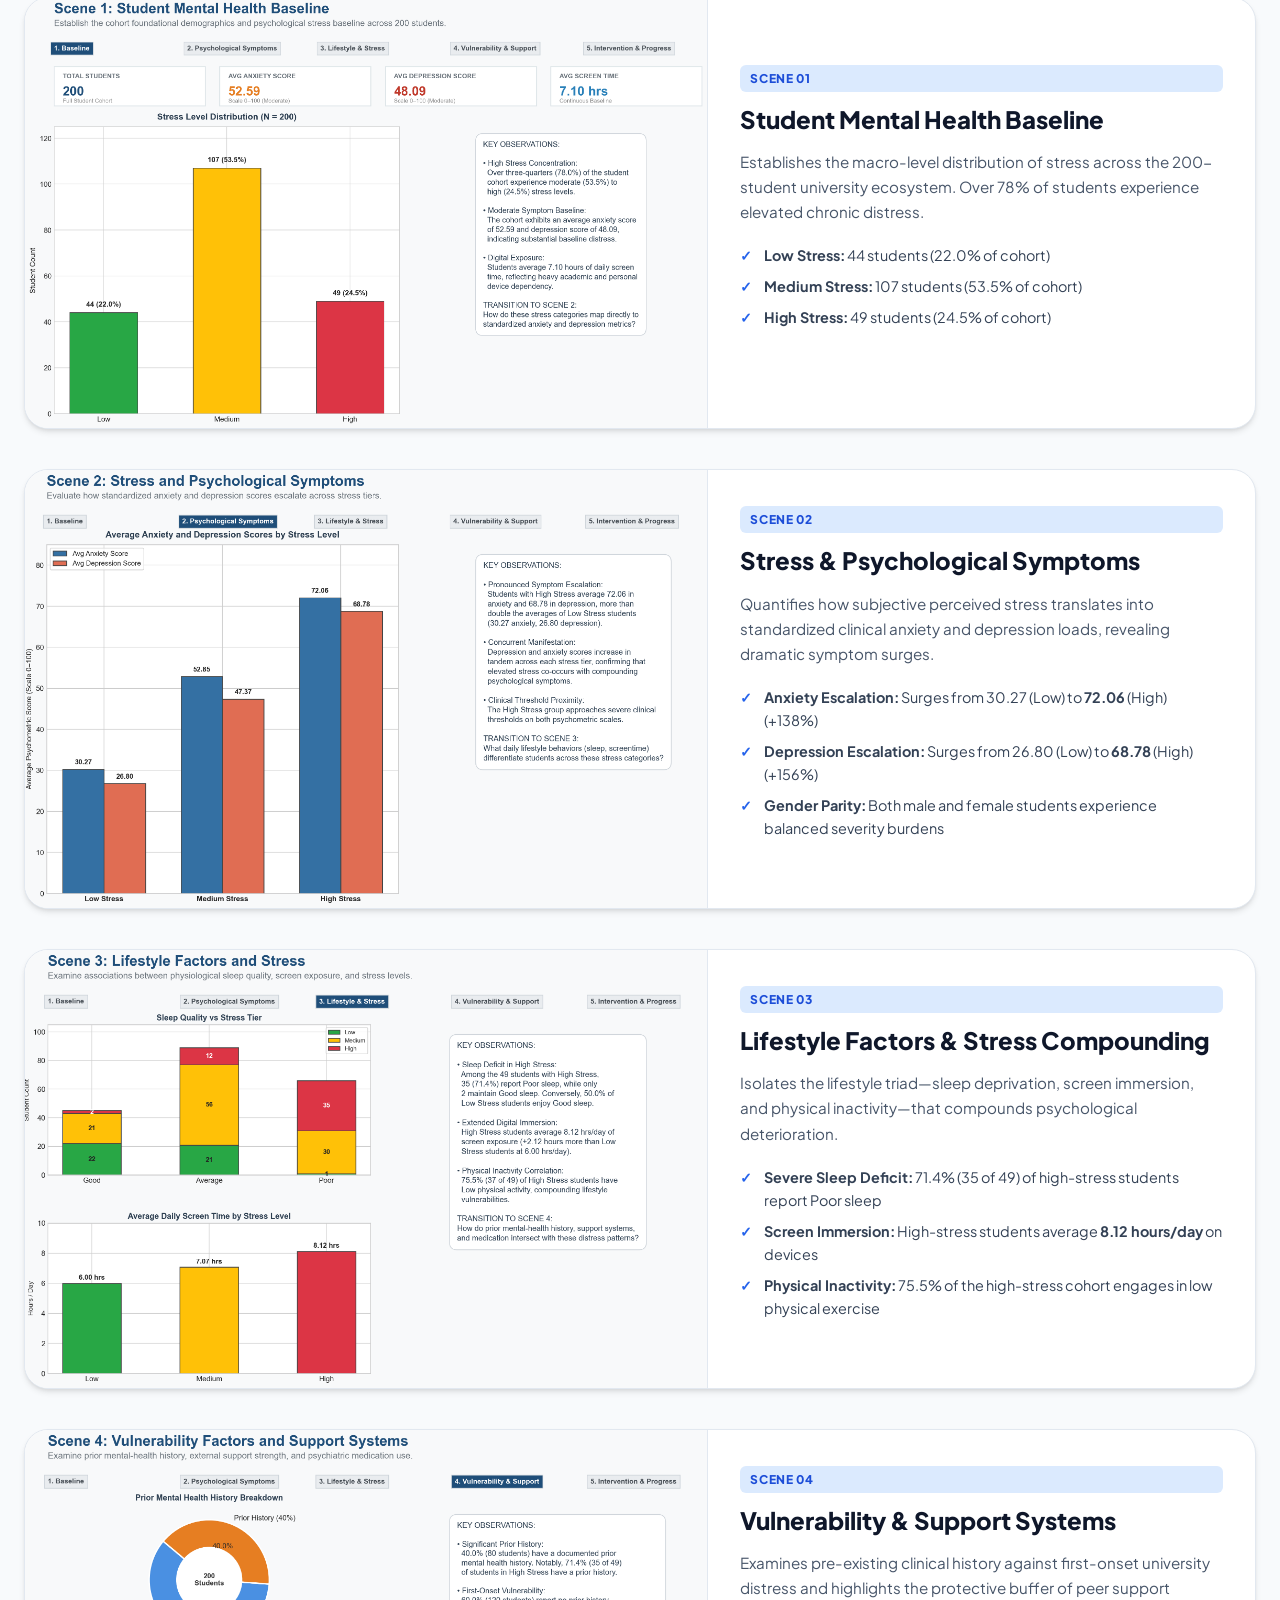
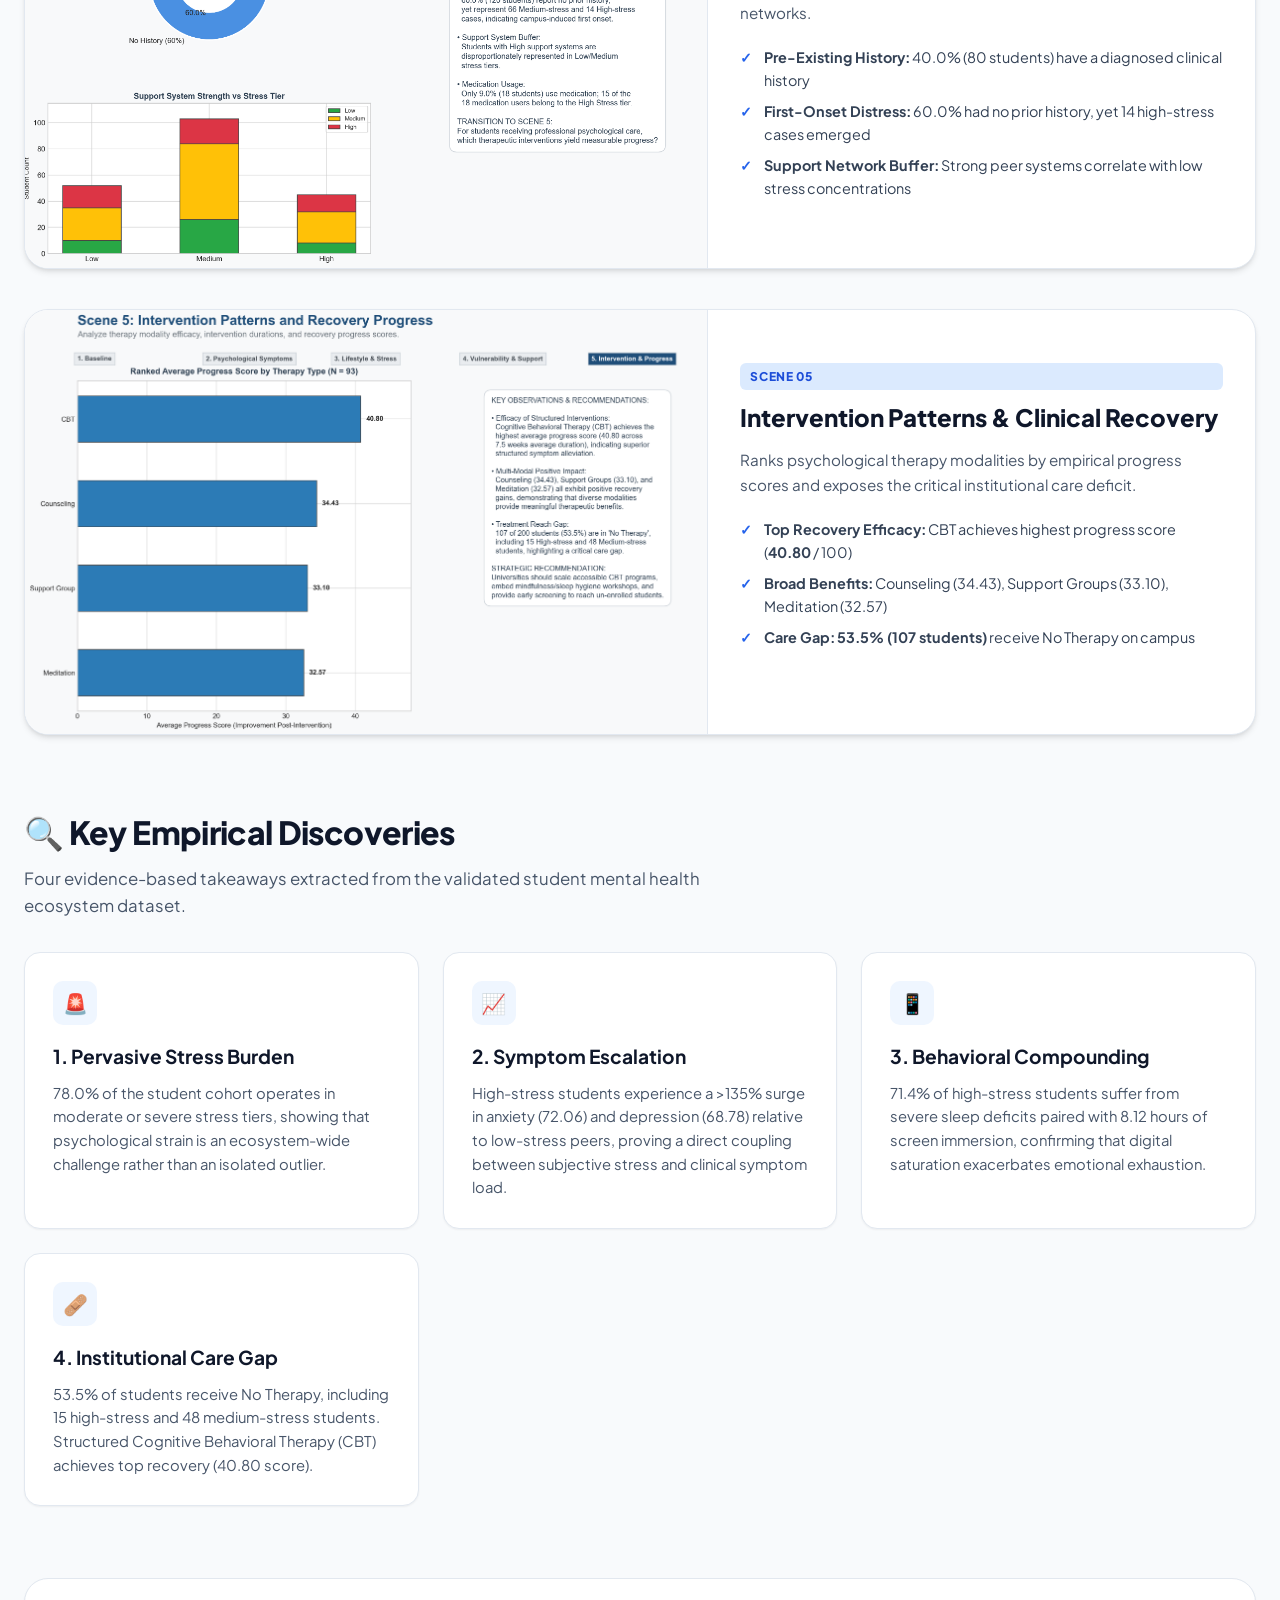
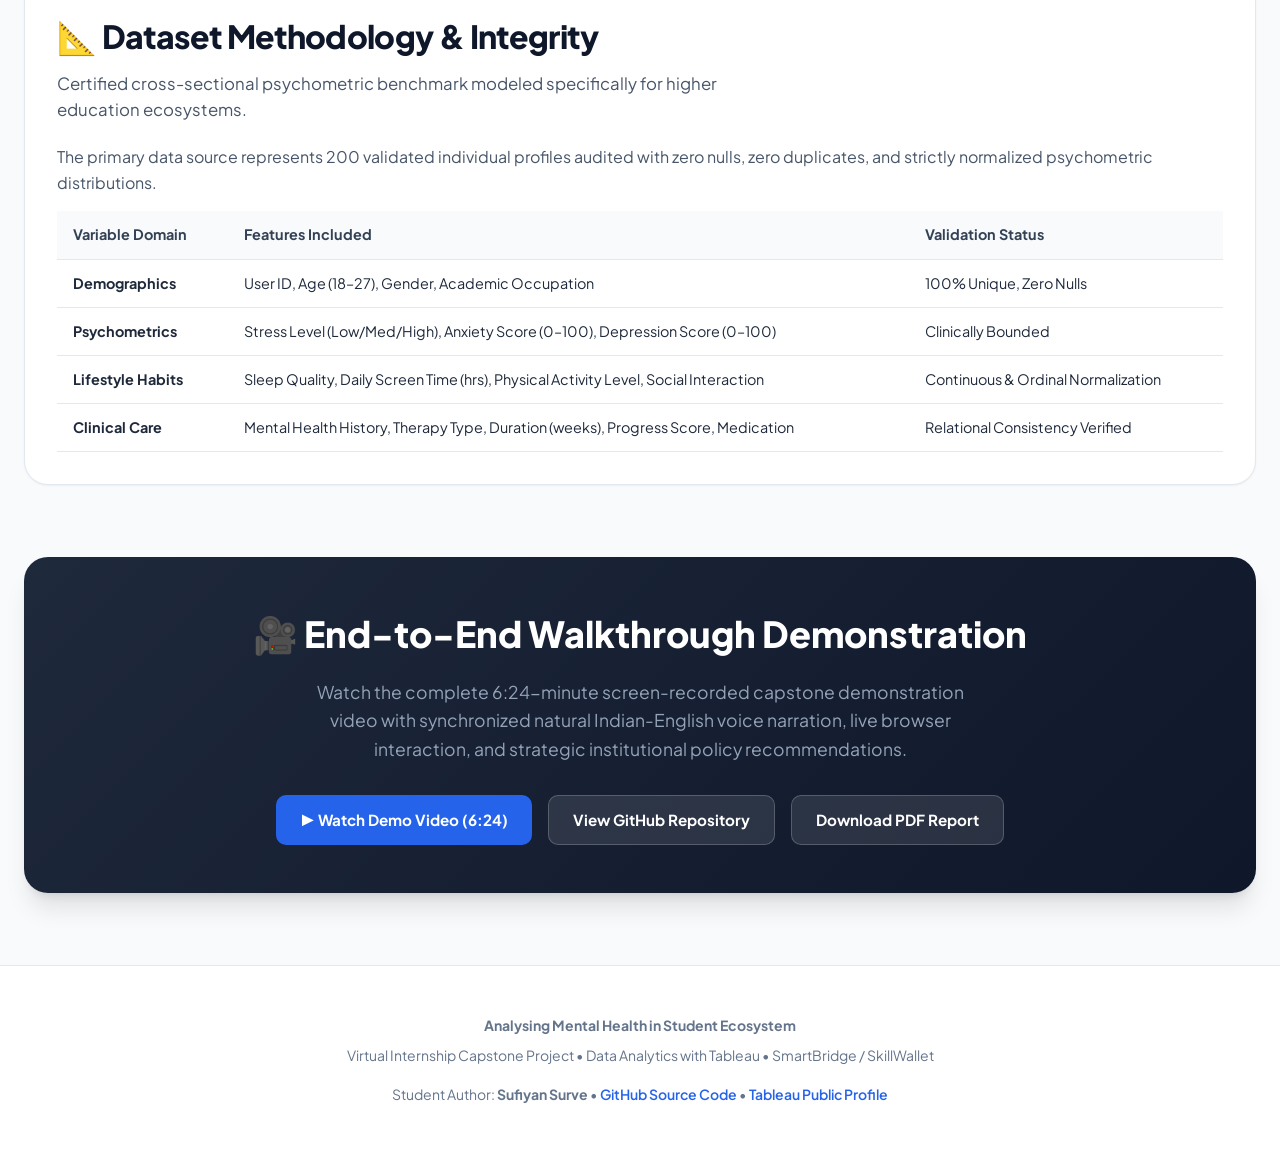
==== commit 9d3dfe61: "feat: screen-record public showcase explanation video with natural Indian English narration and embe" ====
--- a/docs/index.html
+++ b/docs/index.html
@@ -446,6 +446,55 @@
       color: var(--slate-700);
     }
 
+    /* Video Showcase Section */
+    .video-card {
+      background: var(--white);
+      border: 1px solid var(--slate-200);
+      border-radius: var(--radius-xl);
+      overflow: hidden;
+      box-shadow: var(--shadow-lg);
+    }
+    .video-wrapper {
+      position: relative;
+      width: 100%;
+      background: #000;
+      border-bottom: 1px solid var(--slate-200);
+    }
+    .video-wrapper video {
+      width: 100%;
+      height: auto;
+      max-height: 720px;
+      display: block;
+      margin: 0 auto;
+    }
+    .video-meta-bar {
+      padding: 24px 32px;
+      display: flex;
+      justify-content: space-between;
+      align-items: center;
+      flex-wrap: wrap;
+      gap: 16px;
+      background: var(--slate-50);
+    }
+    .video-details {
+      display: flex;
+      flex-direction: column;
+      gap: 6px;
+    }
+    .video-details h3 {
+      font-size: 1.15rem;
+      font-weight: 700;
+      color: var(--slate-900);
+      display: flex;
+      align-items: center;
+      gap: 8px;
+    }
+    .video-details p {
+      font-size: 0.9rem;
+      color: var(--slate-600);
+      max-width: 750px;
+    }
+
     /* Video & CTA Banner */
     .cta-banner {
       background: linear-gradient(135deg, #1e293b 0%, #0f172a 100%);
@@ -547,6 +596,7 @@
       </a>
       <ul class="nav-links">
         <li><a href="#kpis">KPIs</a></li>
+        <li><a href="#video">Demo Video</a></li>
         <li><a href="#dashboard">Dashboard</a></li>
         <li><a href="#story">Data Story</a></li>
         <li><a href="#findings">Findings</a></li>
@@ -596,6 +646,34 @@
         <div class="kpi-label">Avg Daily Screen Time</div>
         <div class="kpi-value">7.10 <span style="font-size: 1.25rem; font-weight: 600; color: var(--slate-500);">hrs</span></div>
         <div class="kpi-subtext">Reaches <strong>8.12 hrs/day</strong> in students suffering severe stress.</div>
+      </div>
+    </div>
+  </section>
+
+  <!-- Video Showcase Section -->
+  <section class="section-wrap" id="video">
+    <div class="section-header">
+      <h2 class="section-title">🎥 Project Explanation Video</h2>
+      <p class="section-desc">A 5–7 minute end-to-end walkthrough of the project, covering the problem statement, dataset preparation, visual analysis, dashboard, data story, and key findings.</p>
+    </div>
+    <div class="video-card">
+      <div class="video-wrapper">
+        <video controls preload="metadata" poster="evidence/dashboard/desktop_dashboard.png">
+          <source src="evidence/demo/project_explanation_video.mp4" type="video/mp4">
+          Your browser does not support the video tag. <a href="evidence/demo/project_explanation_video.mp4" target="_blank">Download or watch directly</a>.
+        </video>
+      </div>
+      <div class="video-meta-bar">
+        <div class="video-details">
+          <h3><span>🎙️</span> Natural Indian-English Narration & Live Showcase Navigation</h3>
+          <p>Presented by Sufiyan Surve. Screen-recorded across the live public GitHub Pages portfolio, highlighting the 200-student cohort, 18 validated features, multi-device dashboard layout, all 5 narrative scenes, and empirical clinical takeaways.</p>
+        </div>
+        <div class="badge-group">
+          <span class="badge" style="background:#eff6ff; color:#1e40af; border-color:#bfdbfe;">⏱️ 6:24 (384.8s)</span>
+          <span class="badge" style="background:#f0fdf4; color:#166534; border-color:#bbf7d0;">📺 1920×1080 Full HD</span>
+          <span class="badge" style="background:#fefce8; color:#854d0e; border-color:#fef08a;">🔊 H.264 / AAC</span>
+          <a href="evidence/demo/project_explanation_video.mp4" target="_blank" download class="badge" style="background:var(--primary); color:#ffffff; text-decoration:none; font-weight:700;">⬇️ Download MP4 (35.7 MB)</a>
+        </div>
       </div>
     </div>
   </section>
@@ -800,10 +878,10 @@
   <section class="section-wrap">
     <div class="cta-banner">
       <h2>🎥 End-to-End Walkthrough Demonstration</h2>
-      <p>Watch the complete 6:26-minute capstone demonstration video with synchronized voice narration, slide transitions, and strategic institutional policy recommendations.</p>
+      <p>Watch the complete 6:24-minute screen-recorded capstone demonstration video with synchronized natural Indian-English voice narration, live browser interaction, and strategic institutional policy recommendations.</p>
       <div class="cta-buttons">
-        <a href="evidence/demo/project_explanation_video.mp4" class="btn btn-primary" target="_blank">
-          ▶ Watch Demo Video (6:26)
+        <a href="#video" class="btn btn-primary">
+          ▶ Watch Demo Video (6:24)
         </a>
         <a href="https://github.com/Sufiyan367/Analysing-Mental-Health-in-Student-Ecosystem" class="btn btn-secondary" target="_blank" rel="noopener">
           View GitHub Repository
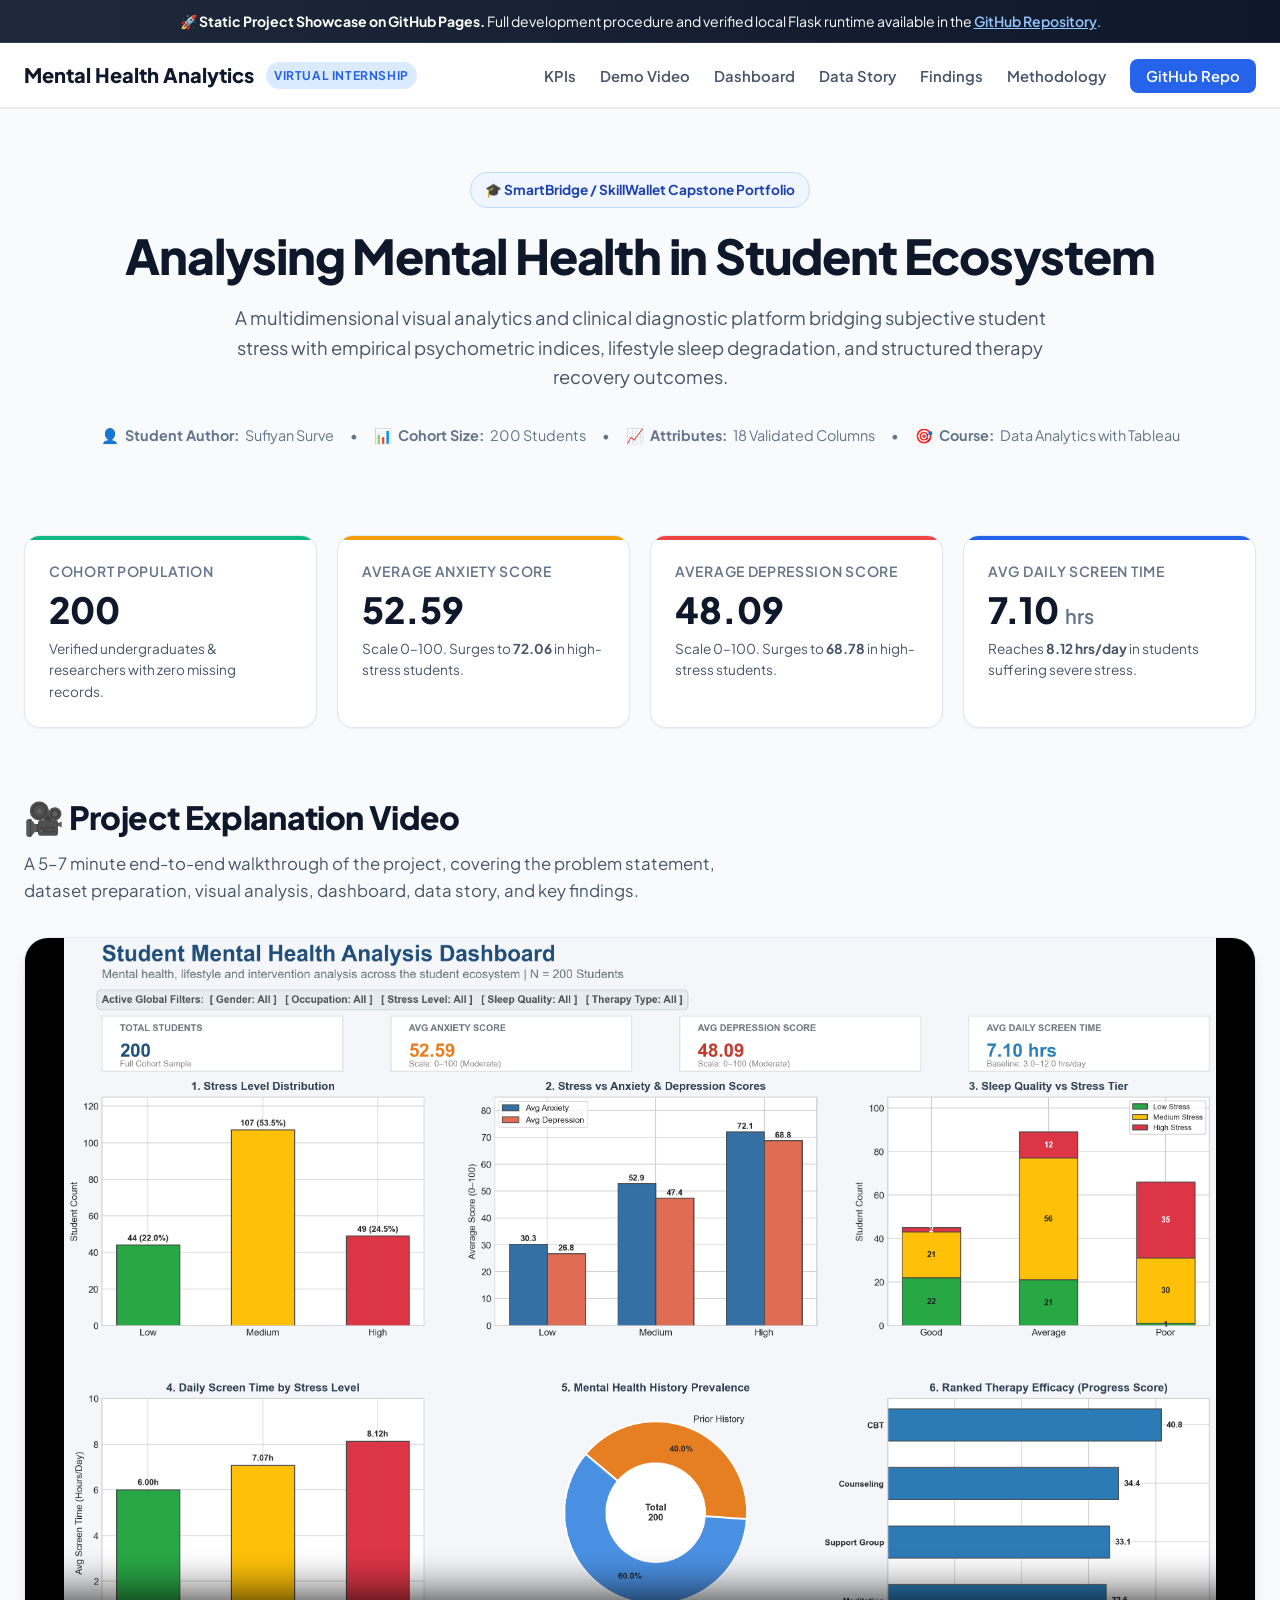
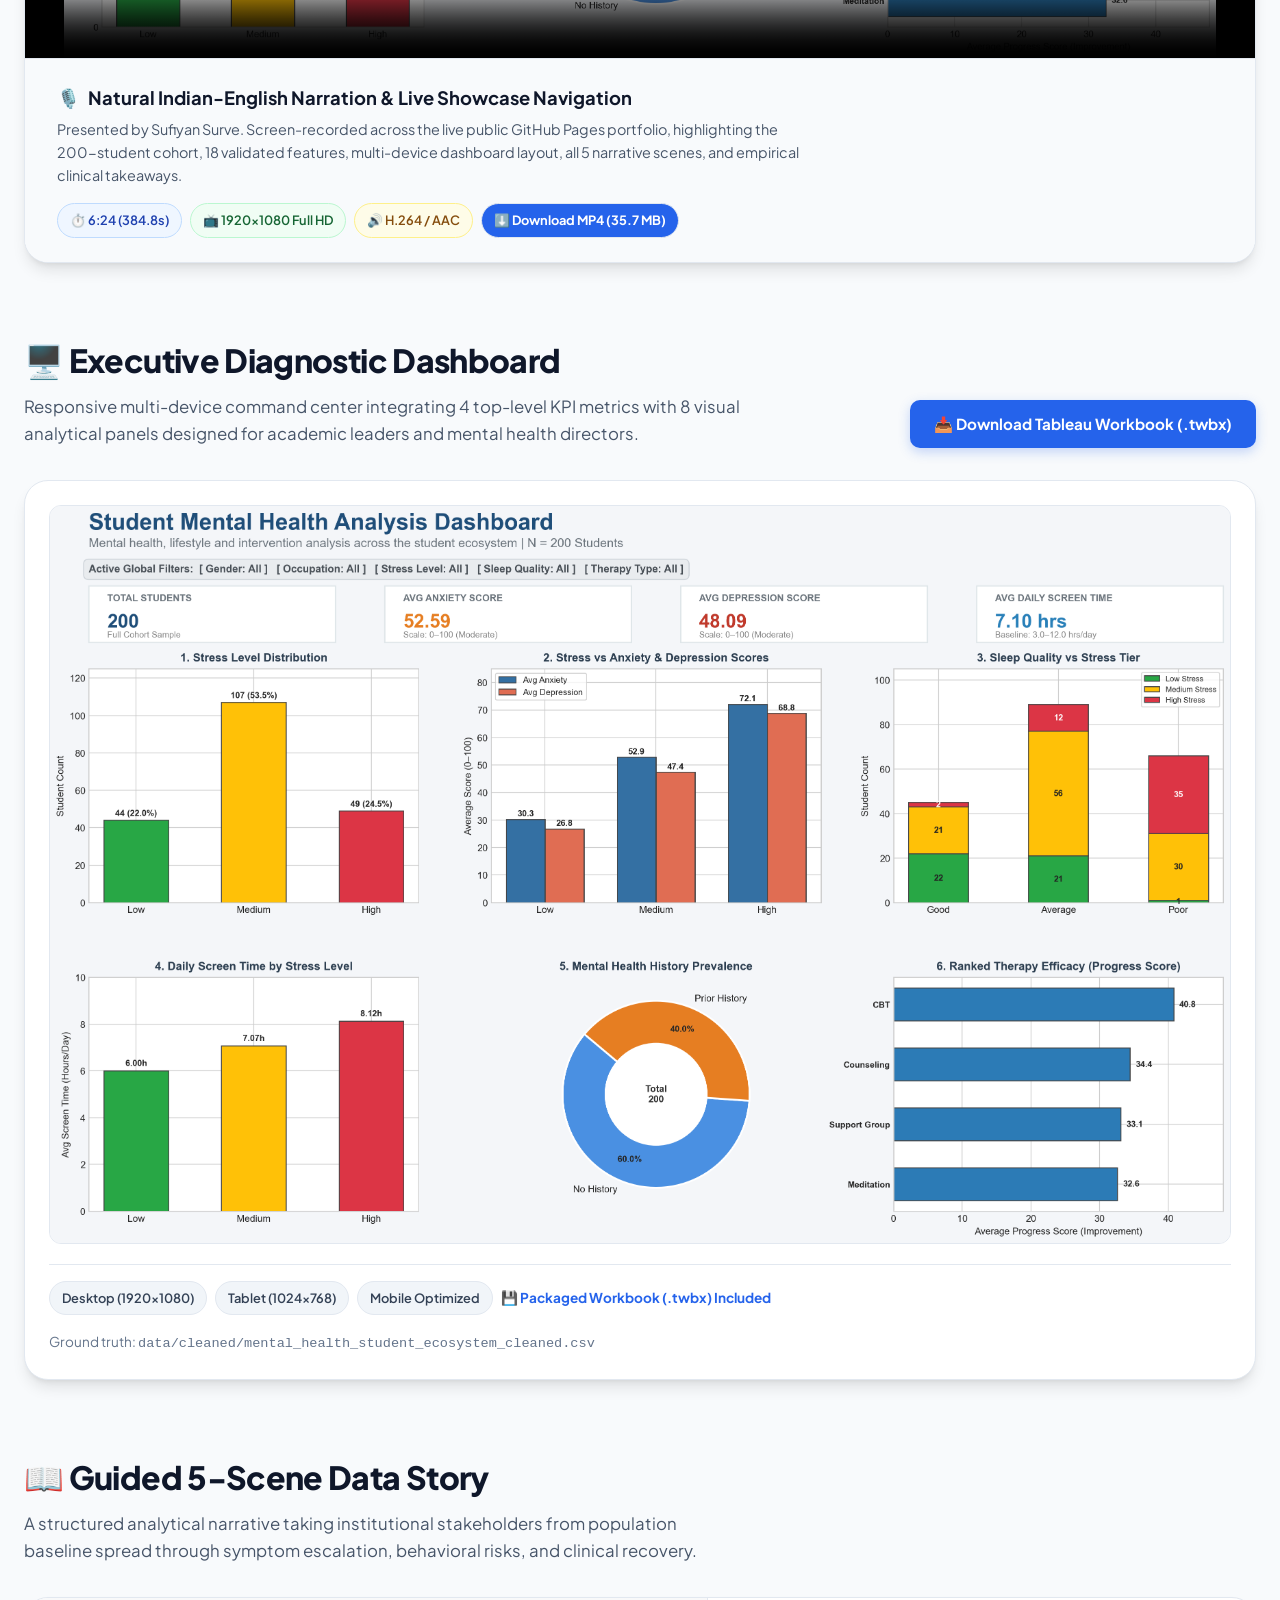
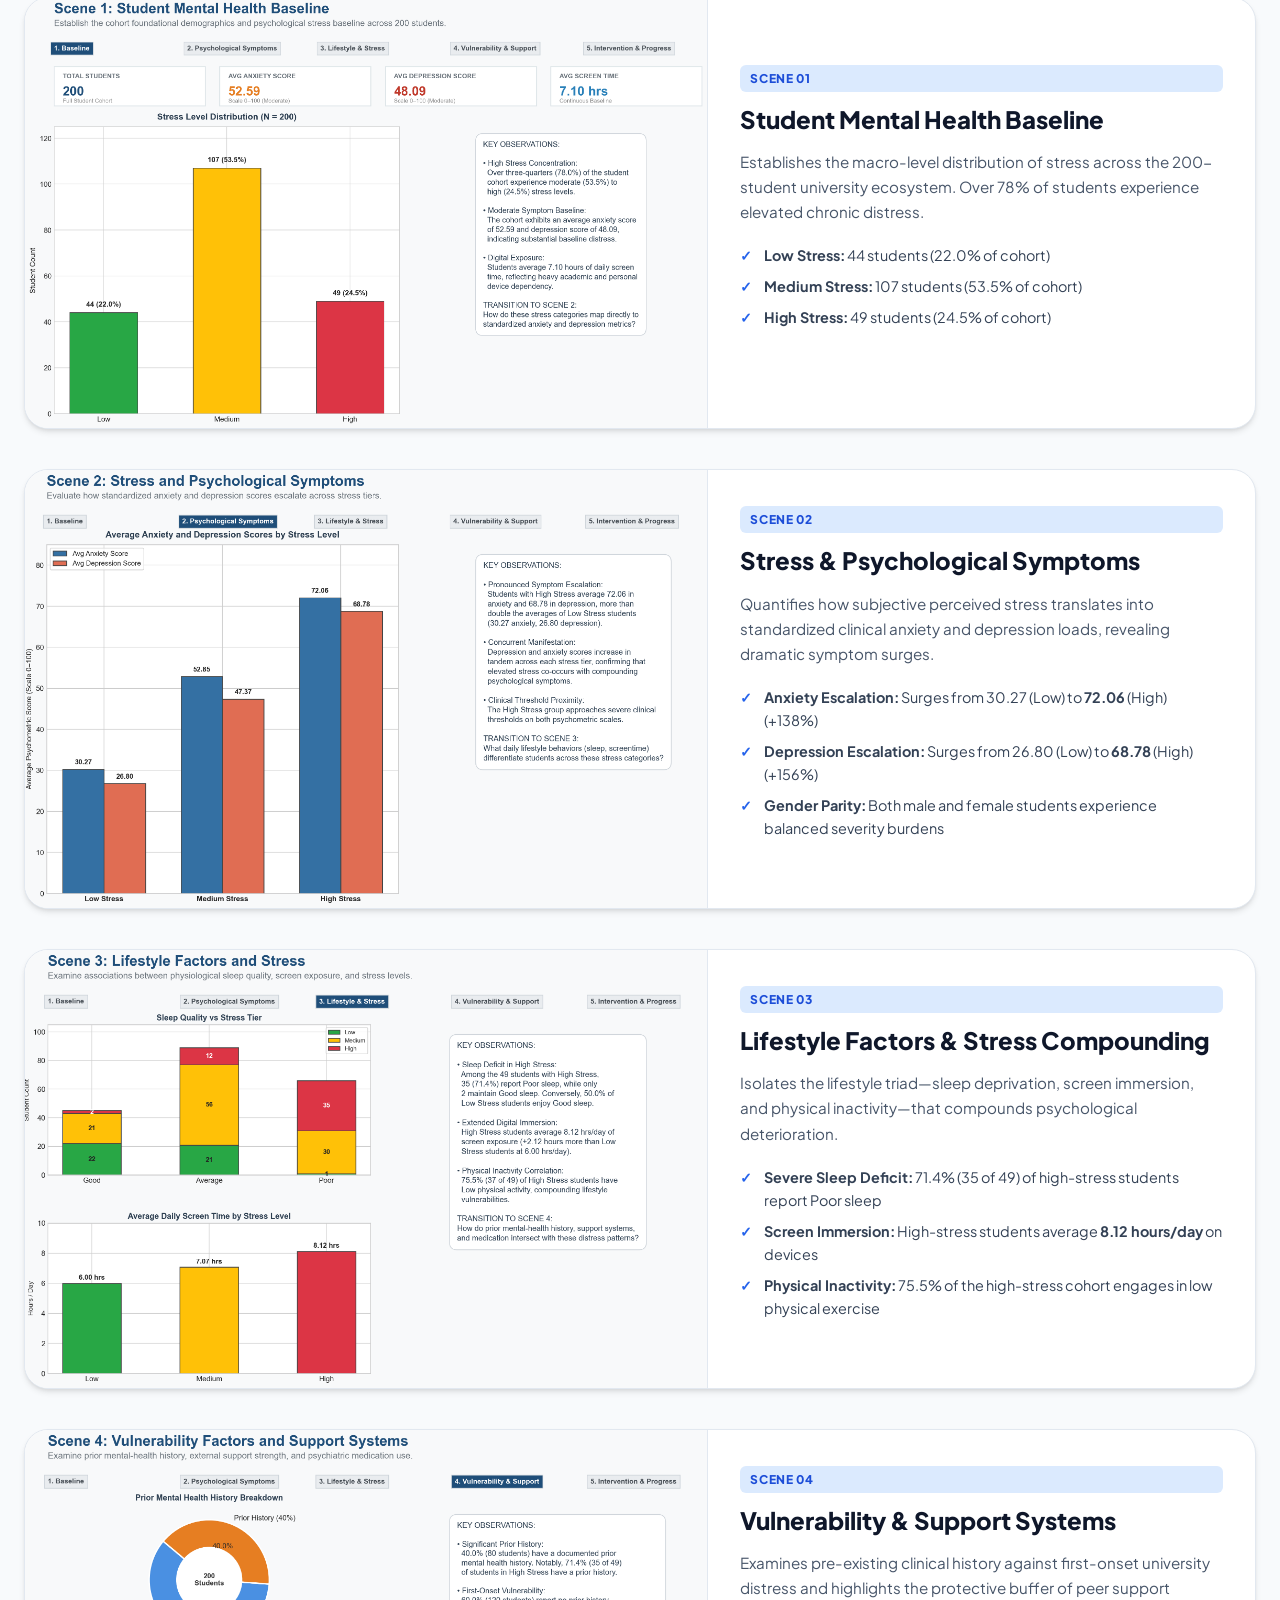
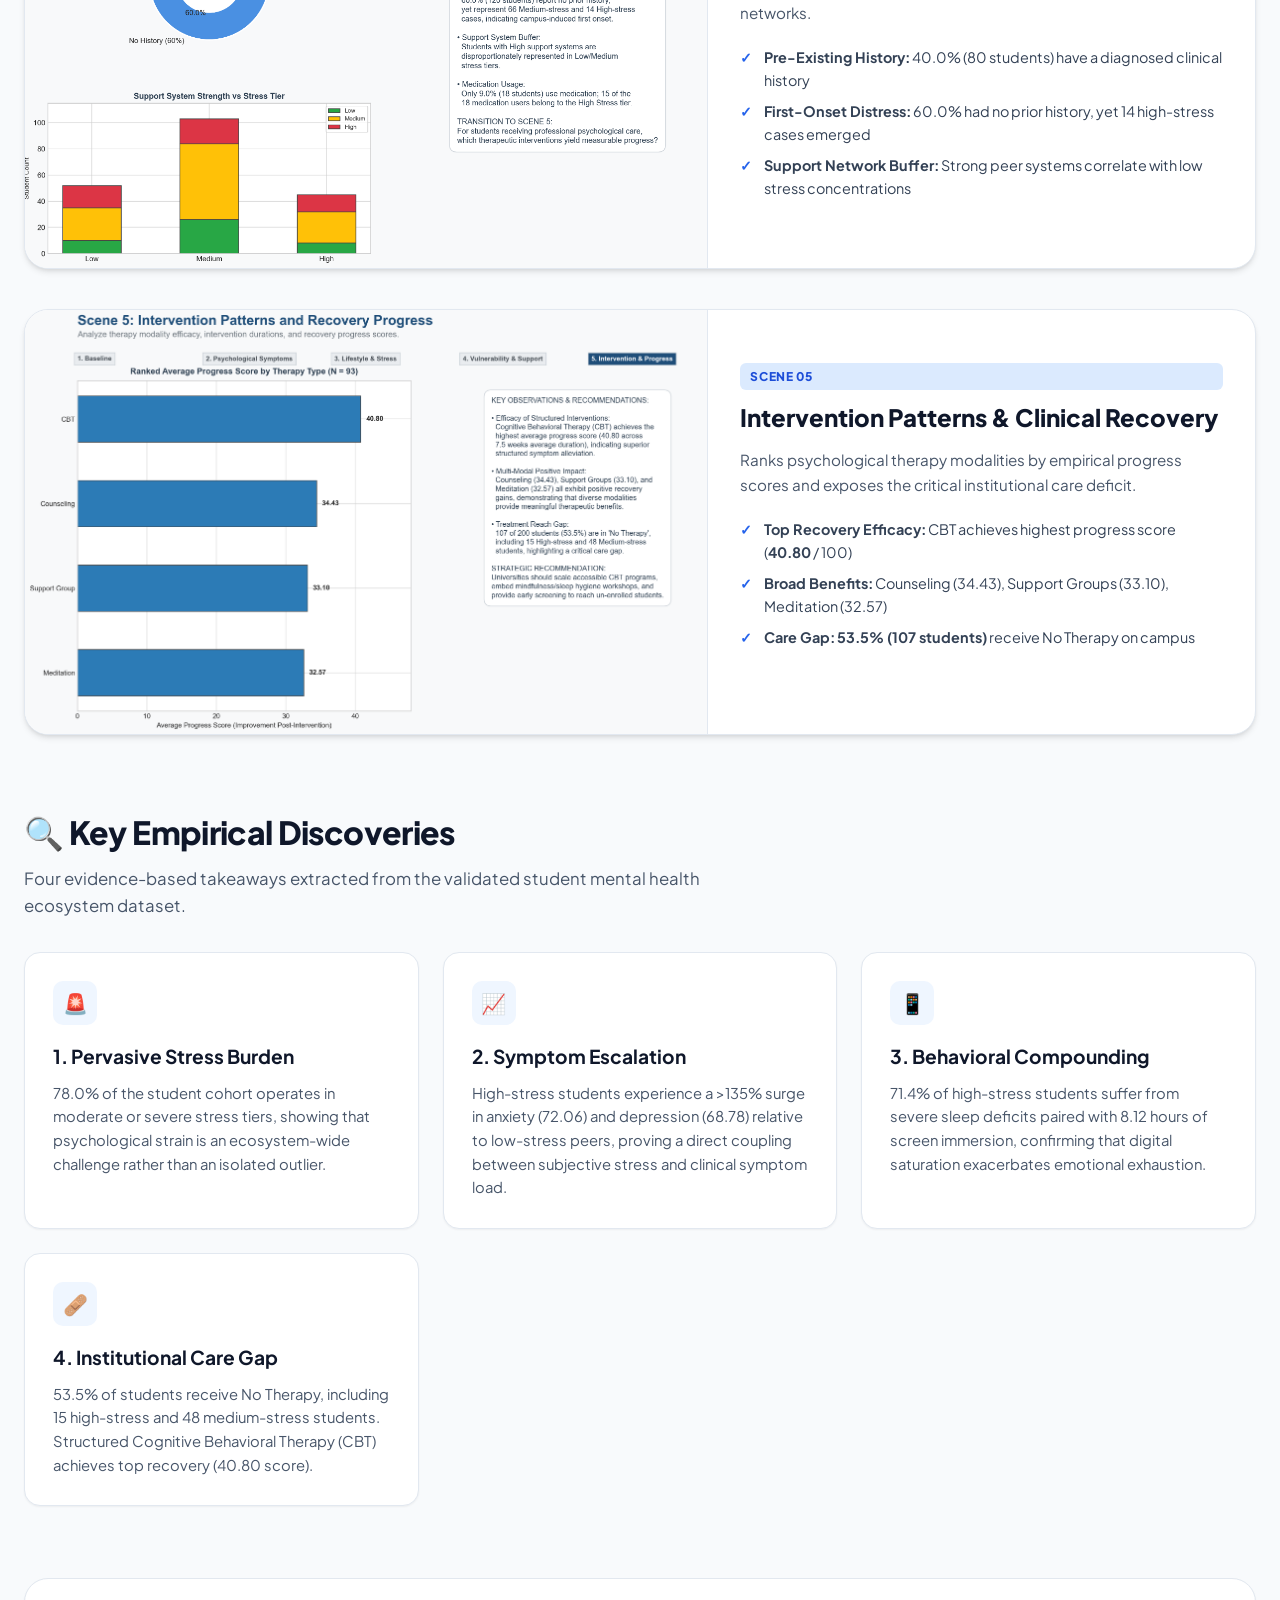
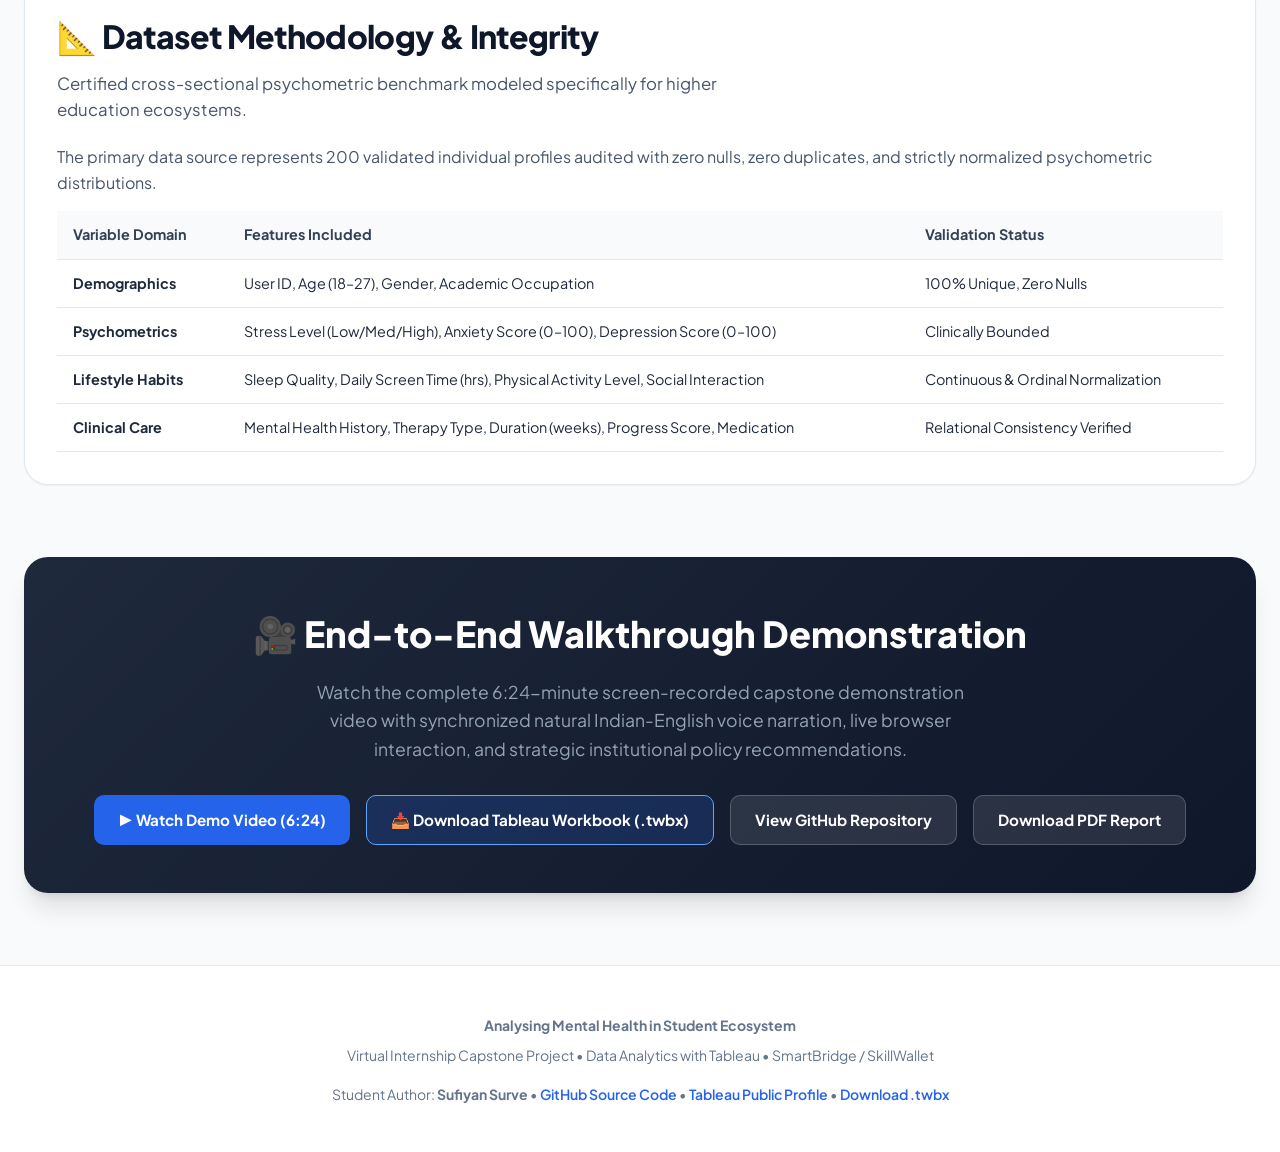
==== commit a265a06d: "feat: add verified packaged Tableau workbook (.twbx) and website download buttons" ====
--- a/docs/index.html
+++ b/docs/index.html
@@ -680,9 +680,16 @@
 
   <!-- Dashboard Section -->
   <section class="section-wrap" id="dashboard">
-    <div class="section-header">
-      <h2 class="section-title">🖥️ Executive Diagnostic Dashboard</h2>
-      <p class="section-desc">Responsive multi-device command center integrating 4 top-level KPI metrics with 6 visual analytical panels designed for academic leaders and mental health directors.</p>
+    <div class="section-header" style="display: flex; justify-content: space-between; align-items: flex-end; flex-wrap: wrap; gap: 16px;">
+      <div>
+        <h2 class="section-title">🖥️ Executive Diagnostic Dashboard</h2>
+        <p class="section-desc">Responsive multi-device command center integrating 4 top-level KPI metrics with 8 visual analytical panels designed for academic leaders and mental health directors.</p>
+      </div>
+      <div>
+        <a href="Analysing_Mental_Health_in_Student_Ecosystem.twbx" download class="btn btn-primary" style="box-shadow: 0 4px 12px rgba(37,99,235,0.25);">
+          📥 Download Tableau Workbook (.twbx)
+        </a>
+      </div>
     </div>
     <div class="preview-card">
       <img src="evidence/dashboard/desktop_dashboard.png" alt="Desktop Dashboard Prototype" class="preview-image" loading="lazy">
@@ -691,7 +698,9 @@
           <span class="badge">Desktop (1920×1080)</span>
           <span class="badge">Tablet (1024×768)</span>
           <span class="badge">Mobile Optimized</span>
-          <span class="badge">Tableau Embedding API Ready</span>
+          <a href="Analysing_Mental_Health_in_Student_Ecosystem.twbx" download style="text-decoration:none; color:var(--primary); font-weight:700; font-size:0.85rem; display:flex; align-items:center; gap:4px;">
+            💾 Packaged Workbook (.twbx) Included
+          </a>
         </div>
         <div style="font-size: 0.85rem; color: var(--slate-500);">
           Ground truth: <code>data/cleaned/mental_health_student_ecosystem_cleaned.csv</code>
@@ -883,6 +892,9 @@
         <a href="#video" class="btn btn-primary">
           ▶ Watch Demo Video (6:24)
         </a>
+        <a href="Analysing_Mental_Health_in_Student_Ecosystem.twbx" download class="btn btn-secondary" style="background: rgba(37, 99, 235, 0.2); border-color: #60a5fa;">
+          📥 Download Tableau Workbook (.twbx)
+        </a>
         <a href="https://github.com/Sufiyan367/Analysing-Mental-Health-in-Student-Ecosystem" class="btn btn-secondary" target="_blank" rel="noopener">
           View GitHub Repository
         </a>
@@ -897,7 +909,7 @@
   <footer>
     <p><strong>Analysing Mental Health in Student Ecosystem</strong></p>
     <p style="margin: 8px 0 16px;">Virtual Internship Capstone Project • Data Analytics with Tableau • SmartBridge / SkillWallet</p>
-    <p>Student Author: <strong>Sufiyan Surve</strong> • <a href="https://github.com/Sufiyan367/Analysing-Mental-Health-in-Student-Ecosystem" target="_blank" rel="noopener">GitHub Source Code</a> • <a href="https://public.tableau.com/app/profile/sufiyansurve333" target="_blank" rel="noopener">Tableau Public Profile</a></p>
+    <p>Student Author: <strong>Sufiyan Surve</strong> • <a href="https://github.com/Sufiyan367/Analysing-Mental-Health-in-Student-Ecosystem" target="_blank" rel="noopener">GitHub Source Code</a> • <a href="https://public.tableau.com/app/profile/sufiyan.surve" target="_blank" rel="noopener">Tableau Public Profile</a> • <a href="Analysing_Mental_Health_in_Student_Ecosystem.twbx" download>Download .twbx</a></p>
   </footer>
 
 </body>
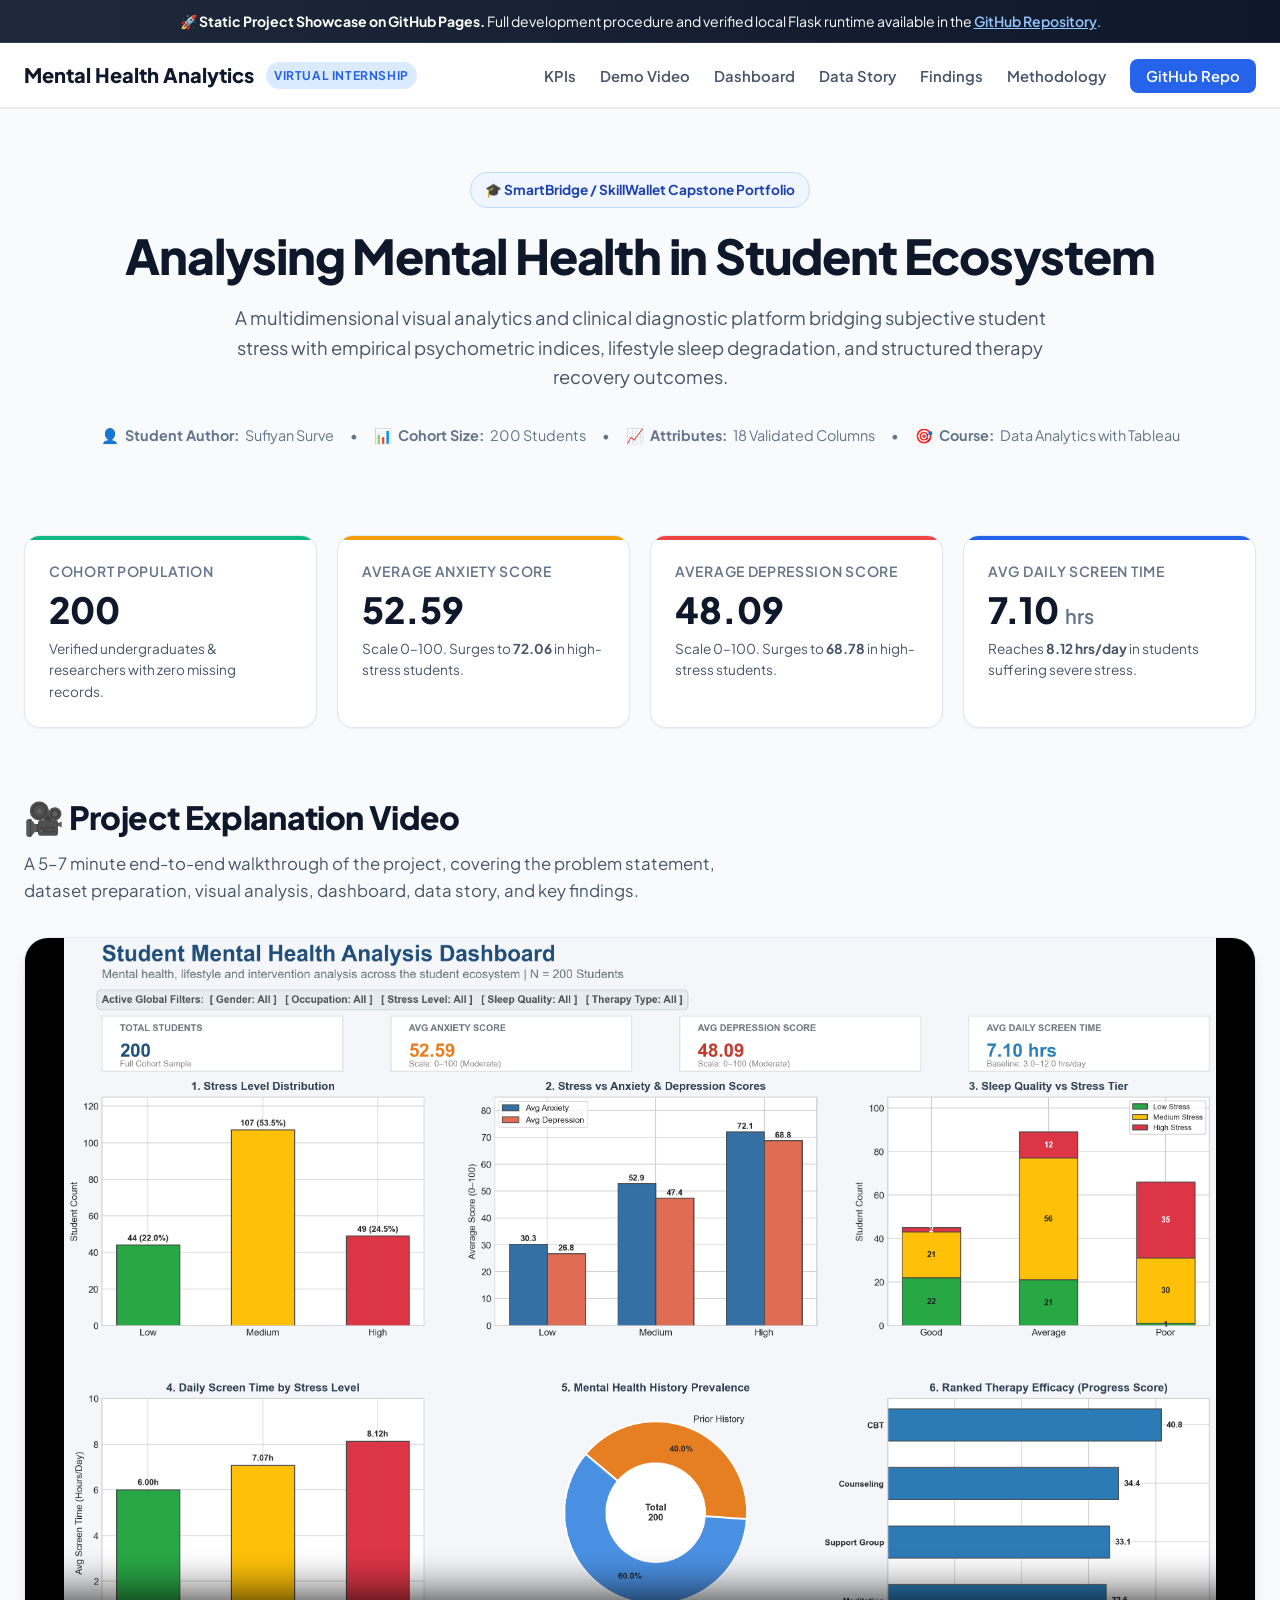
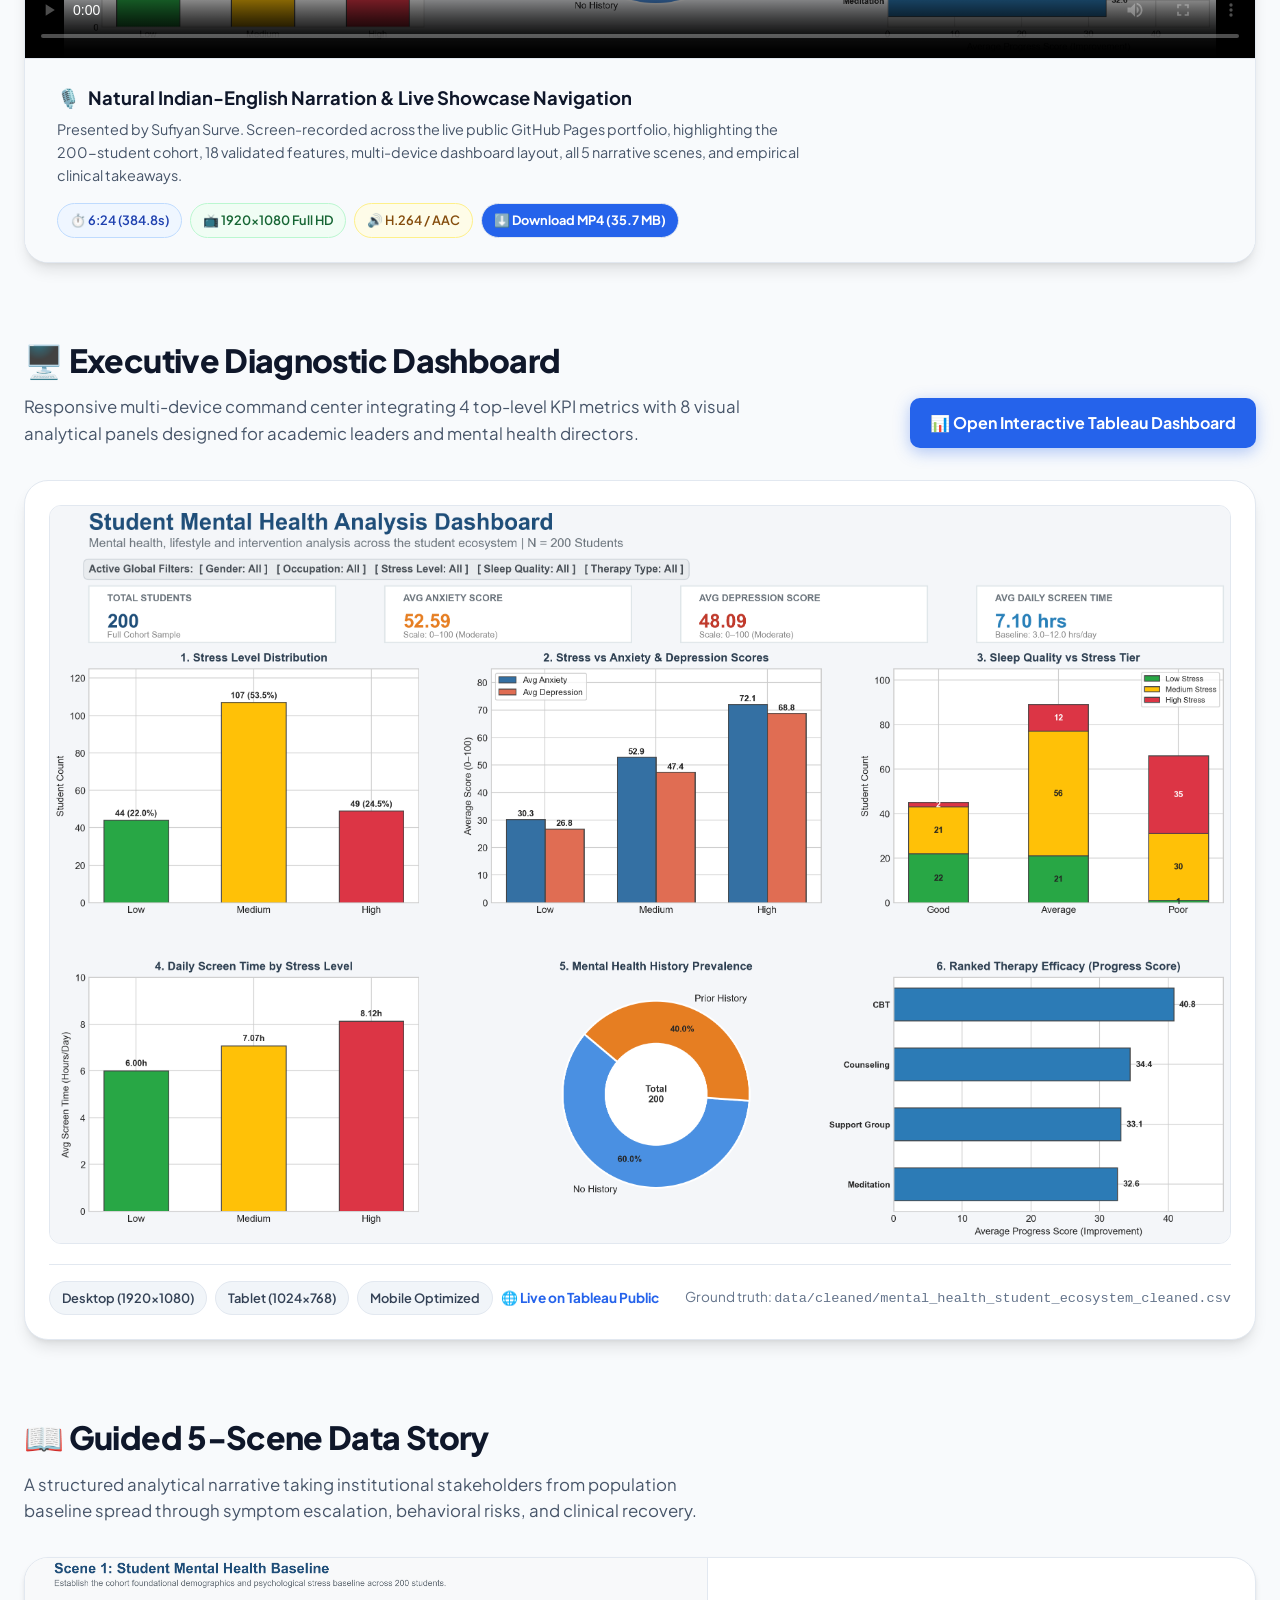
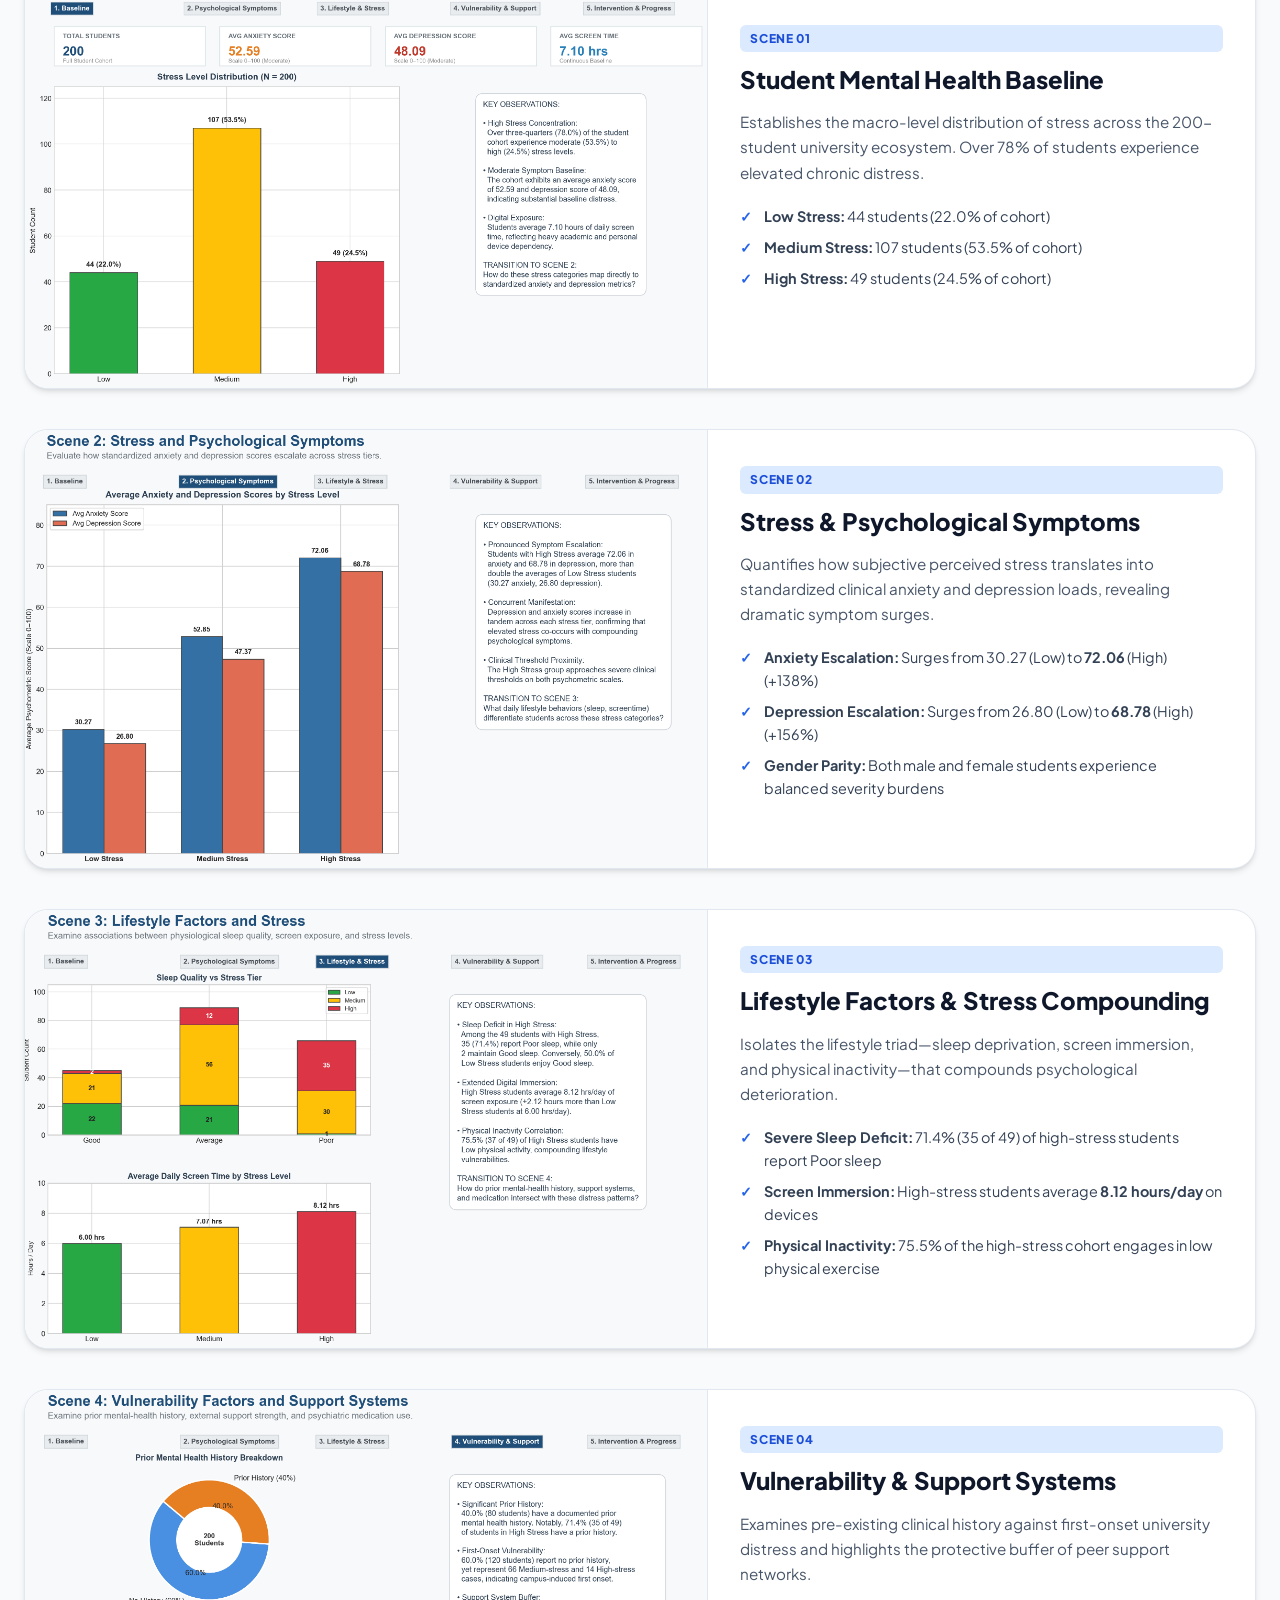
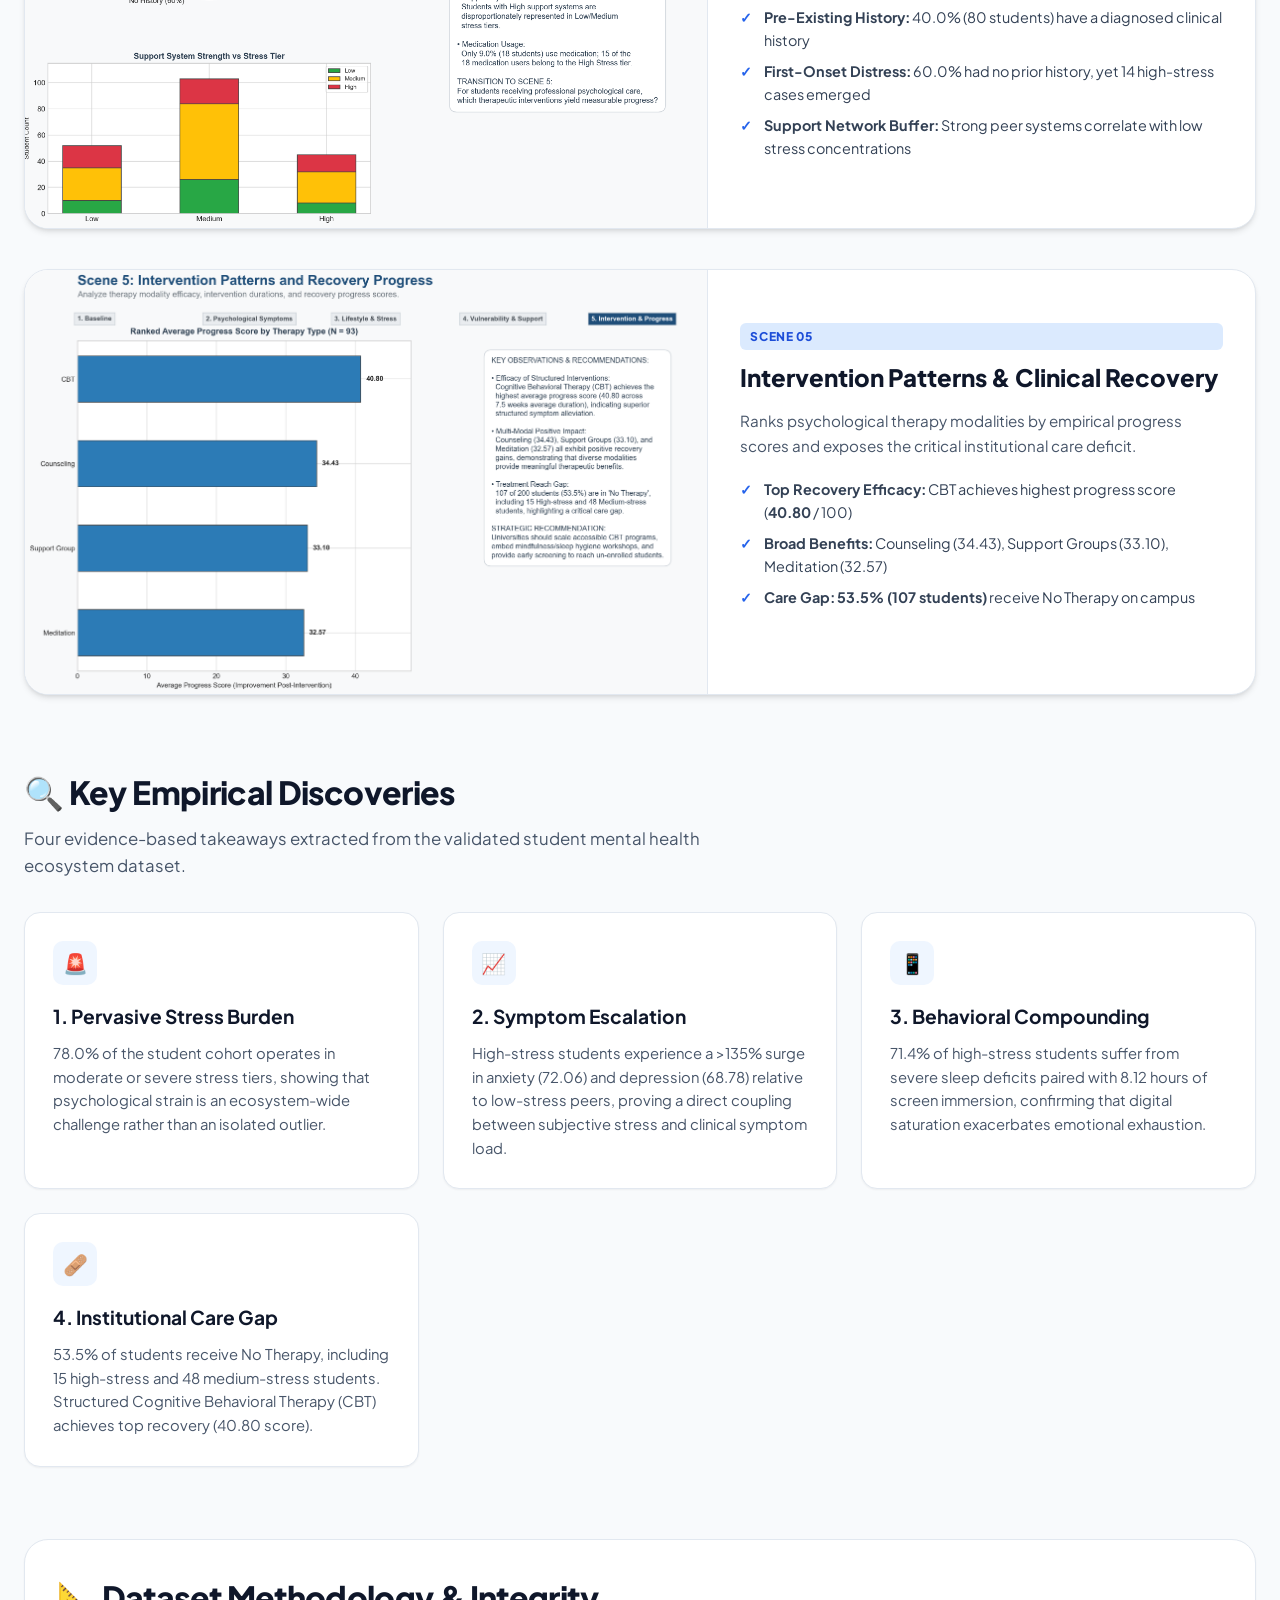
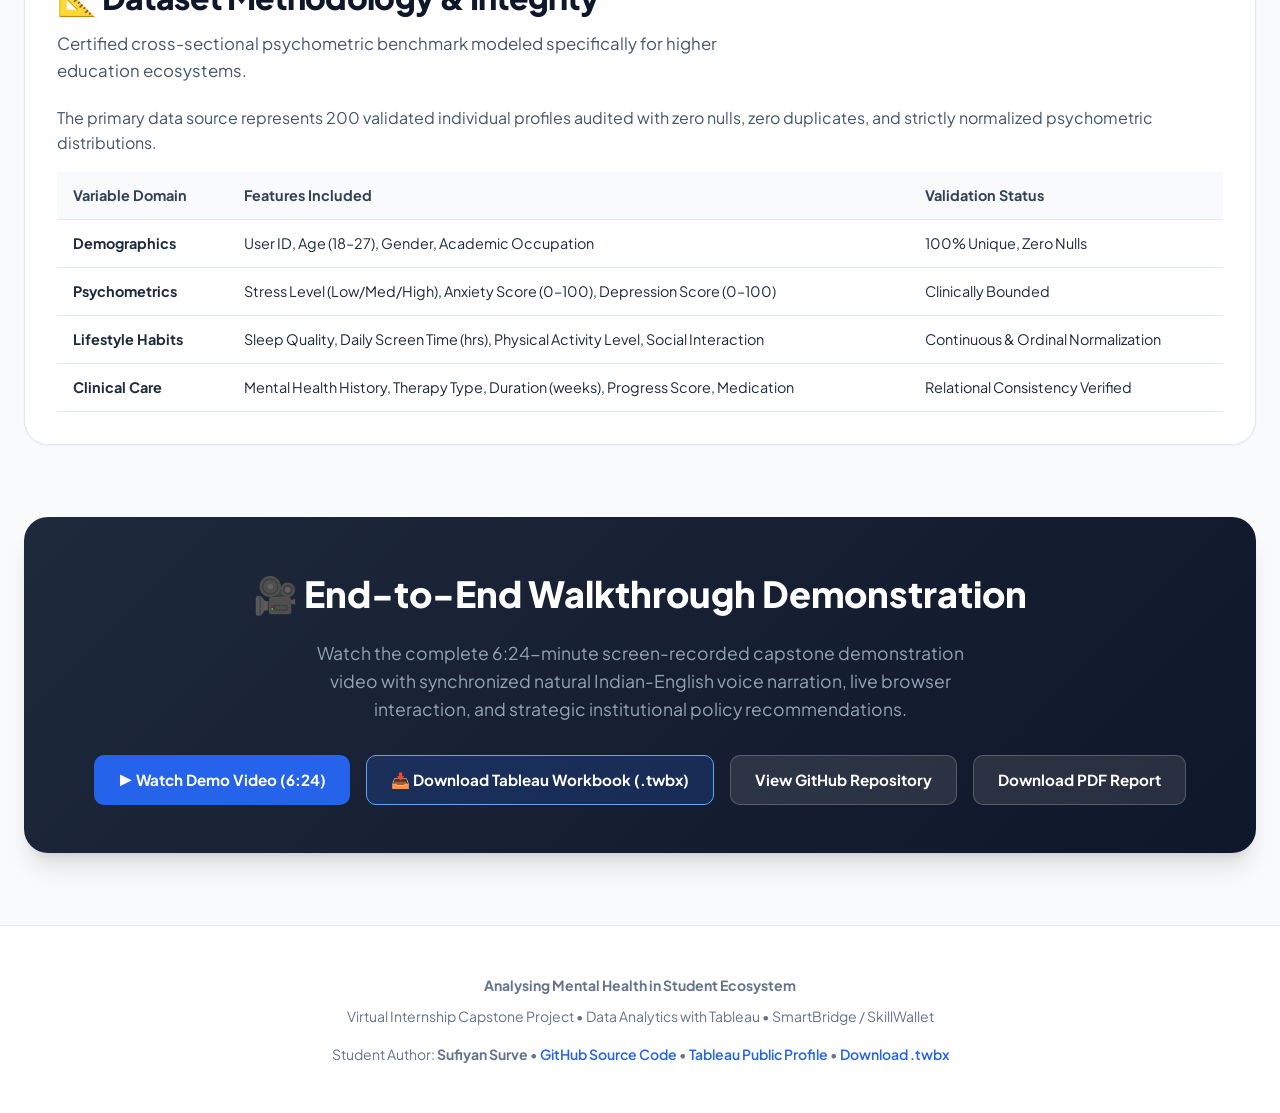
==== commit e703bd1c: "feat: link executive dashboard to Tableau Public" ====
--- a/docs/index.html
+++ b/docs/index.html
@@ -686,8 +686,8 @@
         <p class="section-desc">Responsive multi-device command center integrating 4 top-level KPI metrics with 8 visual analytical panels designed for academic leaders and mental health directors.</p>
       </div>
       <div>
-        <a href="Analysing_Mental_Health_in_Student_Ecosystem.twbx" download class="btn btn-primary" style="box-shadow: 0 4px 12px rgba(37,99,235,0.25);">
-          📥 Download Tableau Workbook (.twbx)
+        <a href="https://public.tableau.com/views/Student_Mental_Health_Analysis_sufiyan/AnalysingMentalHealthinStudentEcosystem?:language=en-US&amp;publish=yes&amp;:display_count=n&amp;:origin=viz_share_link" target="_blank" rel="noopener noreferrer" class="btn btn-primary" style="box-shadow: 0 4px 16px rgba(37,99,235,0.35); font-size: 1rem; padding: 12px 20px;">
+          📊 Open Interactive Tableau Dashboard
         </a>
       </div>
     </div>
@@ -698,8 +698,8 @@
           <span class="badge">Desktop (1920×1080)</span>
           <span class="badge">Tablet (1024×768)</span>
           <span class="badge">Mobile Optimized</span>
-          <a href="Analysing_Mental_Health_in_Student_Ecosystem.twbx" download style="text-decoration:none; color:var(--primary); font-weight:700; font-size:0.85rem; display:flex; align-items:center; gap:4px;">
-            💾 Packaged Workbook (.twbx) Included
+          <a href="https://public.tableau.com/views/Student_Mental_Health_Analysis_sufiyan/AnalysingMentalHealthinStudentEcosystem?:language=en-US&amp;publish=yes&amp;:display_count=n&amp;:origin=viz_share_link" target="_blank" rel="noopener noreferrer" style="text-decoration:none; color:var(--primary); font-weight:700; font-size:0.85rem; display:flex; align-items:center; gap:4px;">
+            🌐 Live on Tableau Public
           </a>
         </div>
         <div style="font-size: 0.85rem; color: var(--slate-500);">
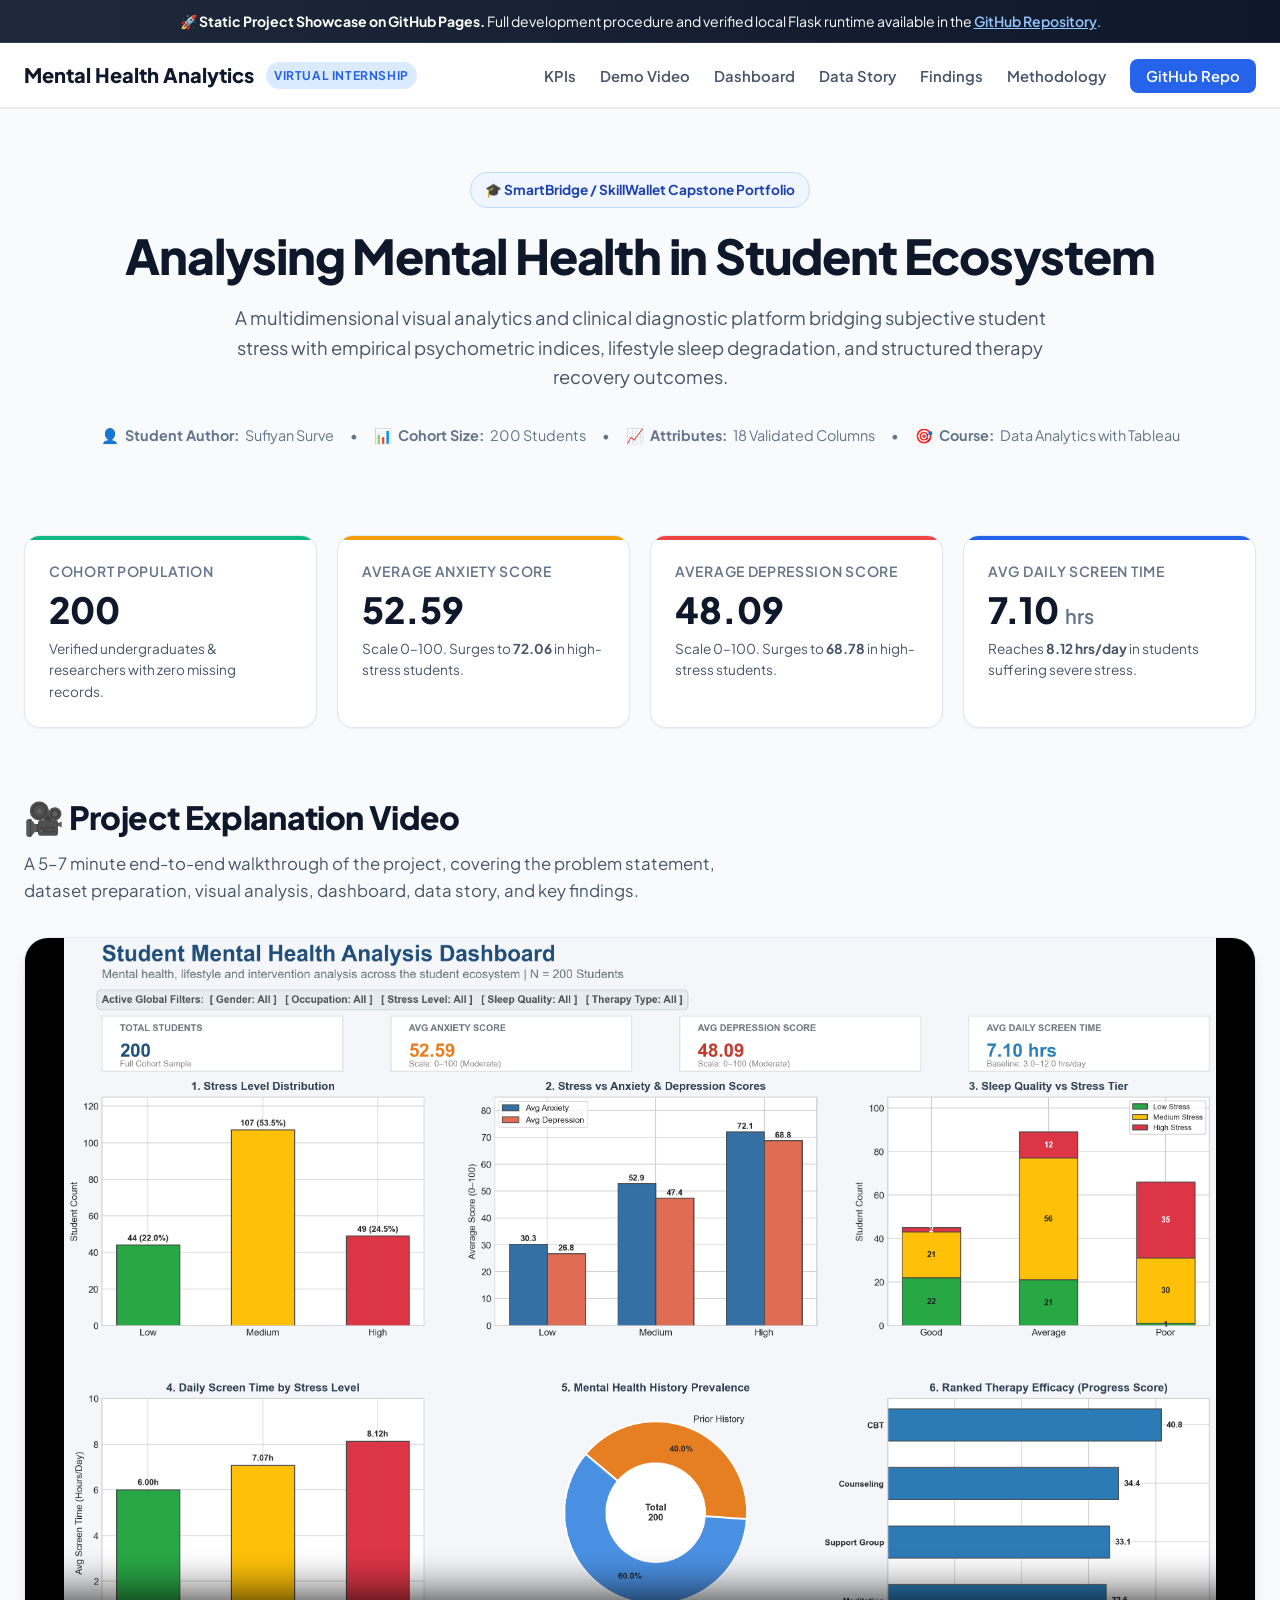
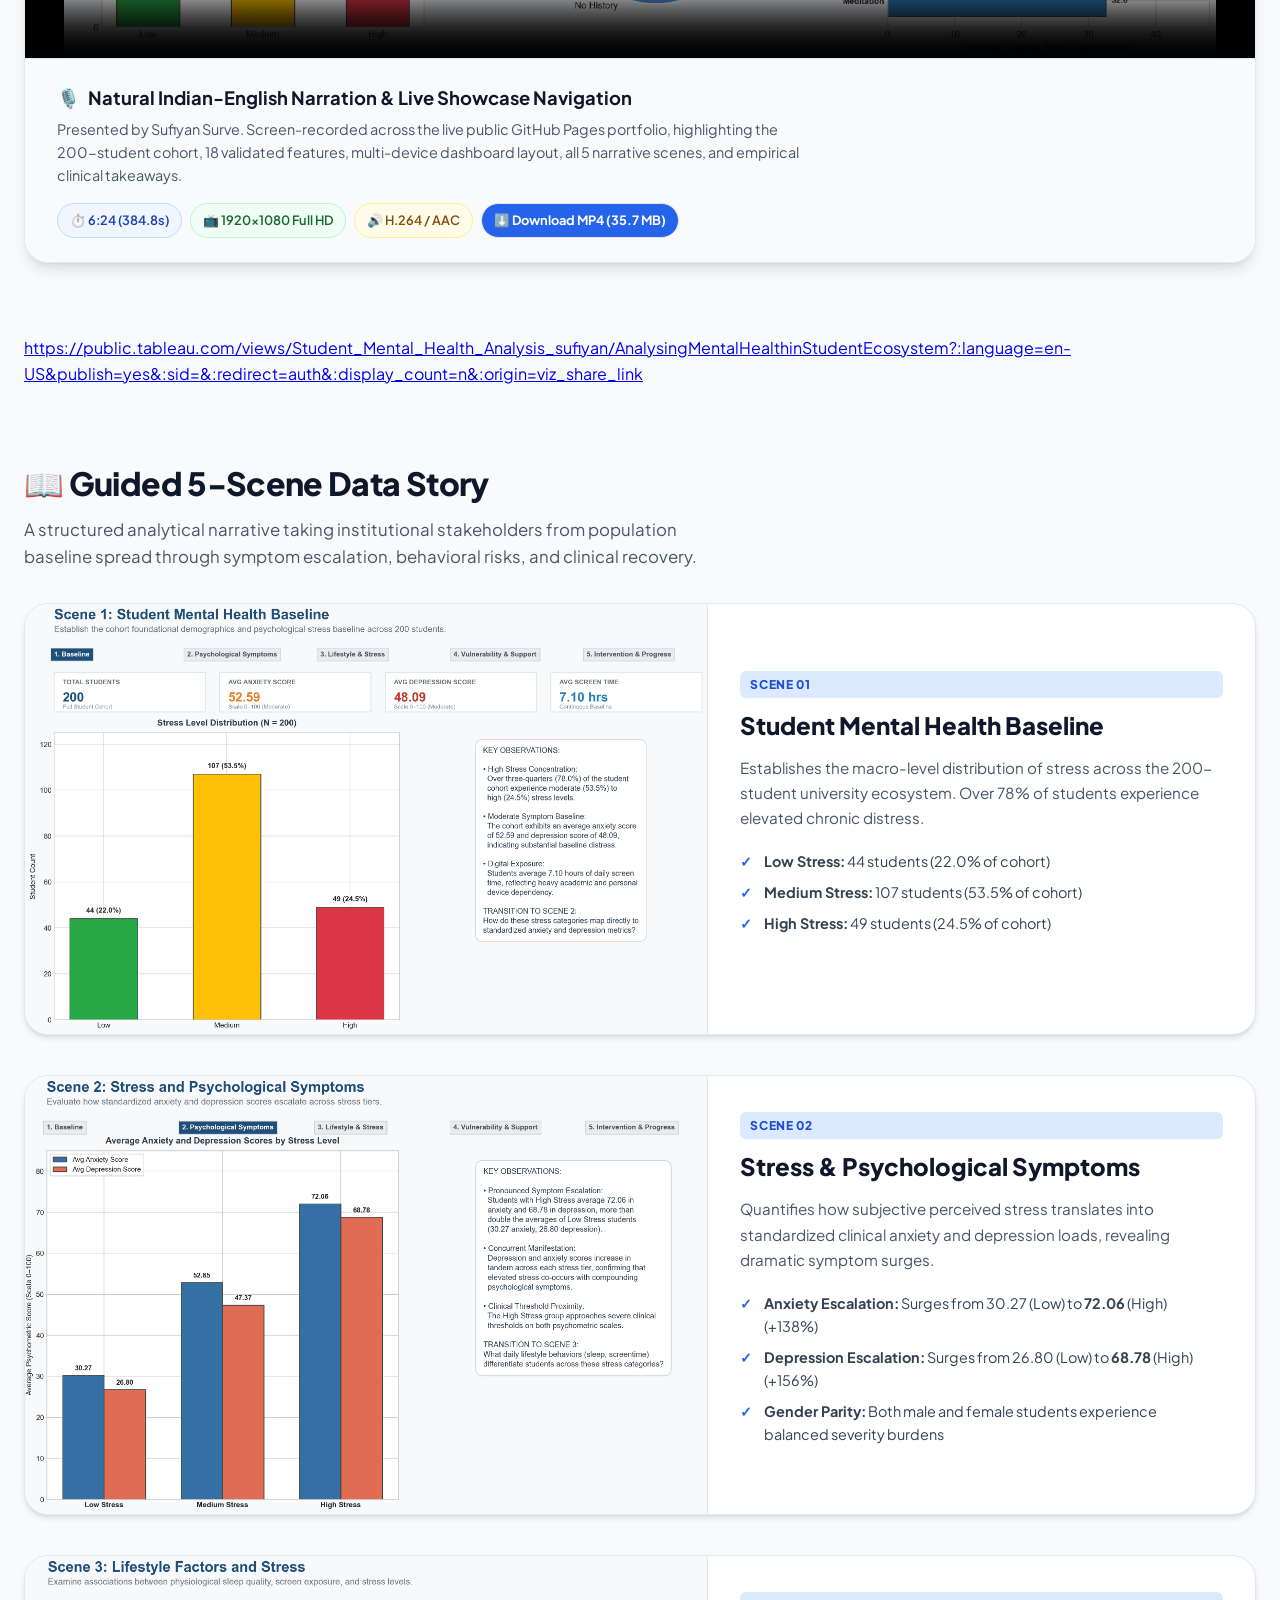
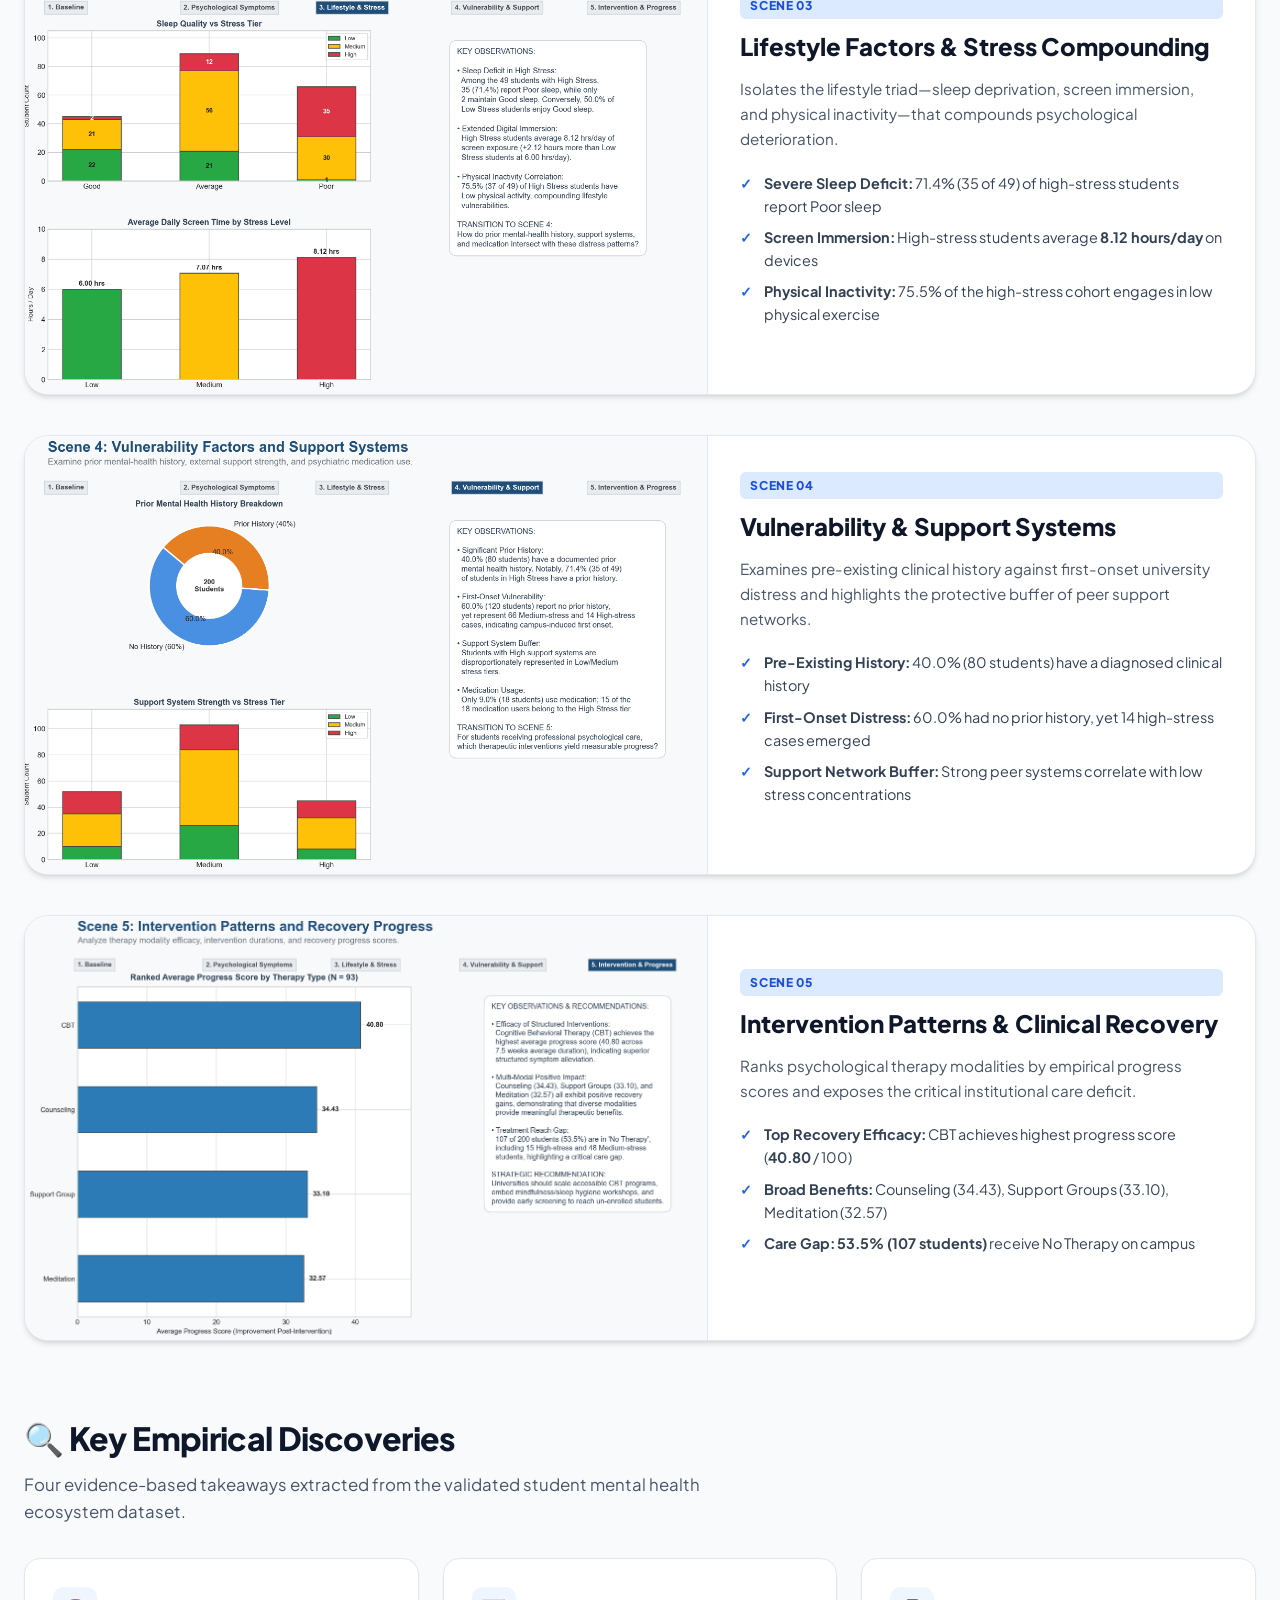
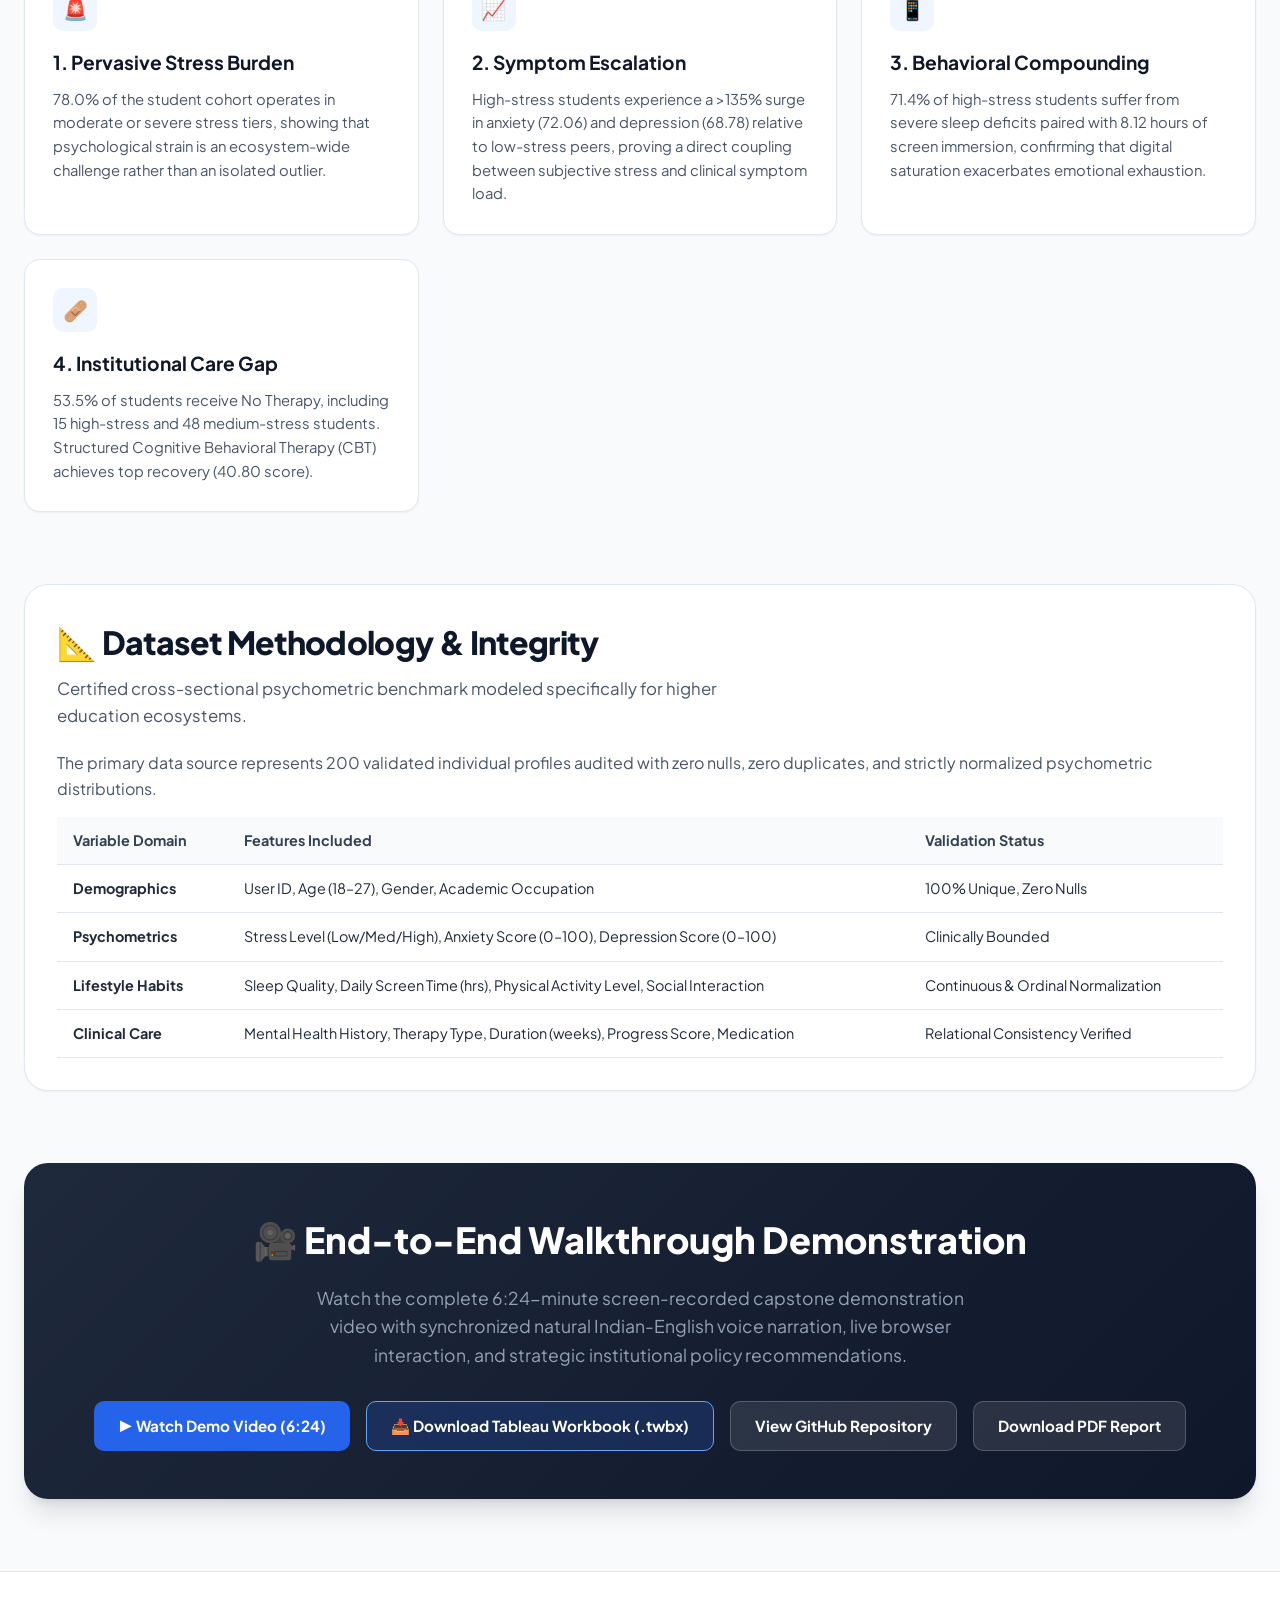
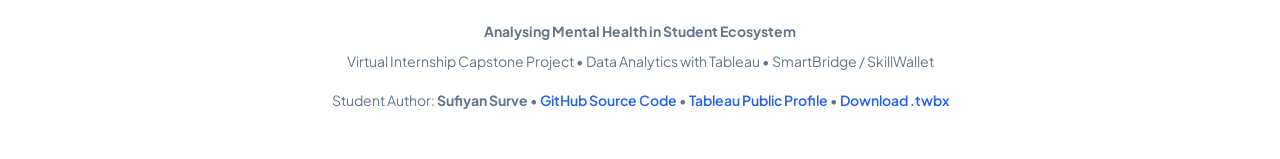
==== commit f7b8fc0f: "refactor: replace executive dashboard section with direct Tableau Public link" ====
--- a/docs/index.html
+++ b/docs/index.html
@@ -680,33 +680,7 @@
 
   <!-- Dashboard Section -->
   <section class="section-wrap" id="dashboard">
-    <div class="section-header" style="display: flex; justify-content: space-between; align-items: flex-end; flex-wrap: wrap; gap: 16px;">
-      <div>
-        <h2 class="section-title">🖥️ Executive Diagnostic Dashboard</h2>
-        <p class="section-desc">Responsive multi-device command center integrating 4 top-level KPI metrics with 8 visual analytical panels designed for academic leaders and mental health directors.</p>
-      </div>
-      <div>
-        <a href="https://public.tableau.com/views/Student_Mental_Health_Analysis_sufiyan/AnalysingMentalHealthinStudentEcosystem?:language=en-US&amp;publish=yes&amp;:display_count=n&amp;:origin=viz_share_link" target="_blank" rel="noopener noreferrer" class="btn btn-primary" style="box-shadow: 0 4px 16px rgba(37,99,235,0.35); font-size: 1rem; padding: 12px 20px;">
-          📊 Open Interactive Tableau Dashboard
-        </a>
-      </div>
-    </div>
-    <div class="preview-card">
-      <img src="evidence/dashboard/desktop_dashboard.png" alt="Desktop Dashboard Prototype" class="preview-image" loading="lazy">
-      <div class="preview-footer">
-        <div class="badge-group">
-          <span class="badge">Desktop (1920×1080)</span>
-          <span class="badge">Tablet (1024×768)</span>
-          <span class="badge">Mobile Optimized</span>
-          <a href="https://public.tableau.com/views/Student_Mental_Health_Analysis_sufiyan/AnalysingMentalHealthinStudentEcosystem?:language=en-US&amp;publish=yes&amp;:display_count=n&amp;:origin=viz_share_link" target="_blank" rel="noopener noreferrer" style="text-decoration:none; color:var(--primary); font-weight:700; font-size:0.85rem; display:flex; align-items:center; gap:4px;">
-            🌐 Live on Tableau Public
-          </a>
-        </div>
-        <div style="font-size: 0.85rem; color: var(--slate-500);">
-          Ground truth: <code>data/cleaned/mental_health_student_ecosystem_cleaned.csv</code>
-        </div>
-      </div>
-    </div>
+    <a href="https://public.tableau.com/views/Student_Mental_Health_Analysis_sufiyan/AnalysingMentalHealthinStudentEcosystem?:language=en-US&amp;publish=yes&amp;:sid=&amp;:redirect=auth&amp;:display_count=n&amp;:origin=viz_share_link" target="_blank" rel="noopener noreferrer">https://public.tableau.com/views/Student_Mental_Health_Analysis_sufiyan/AnalysingMentalHealthinStudentEcosystem?:language=en-US&amp;publish=yes&amp;:sid=&amp;:redirect=auth&amp;:display_count=n&amp;:origin=viz_share_link</a>
   </section>
 
   <!-- Data Story Section -->
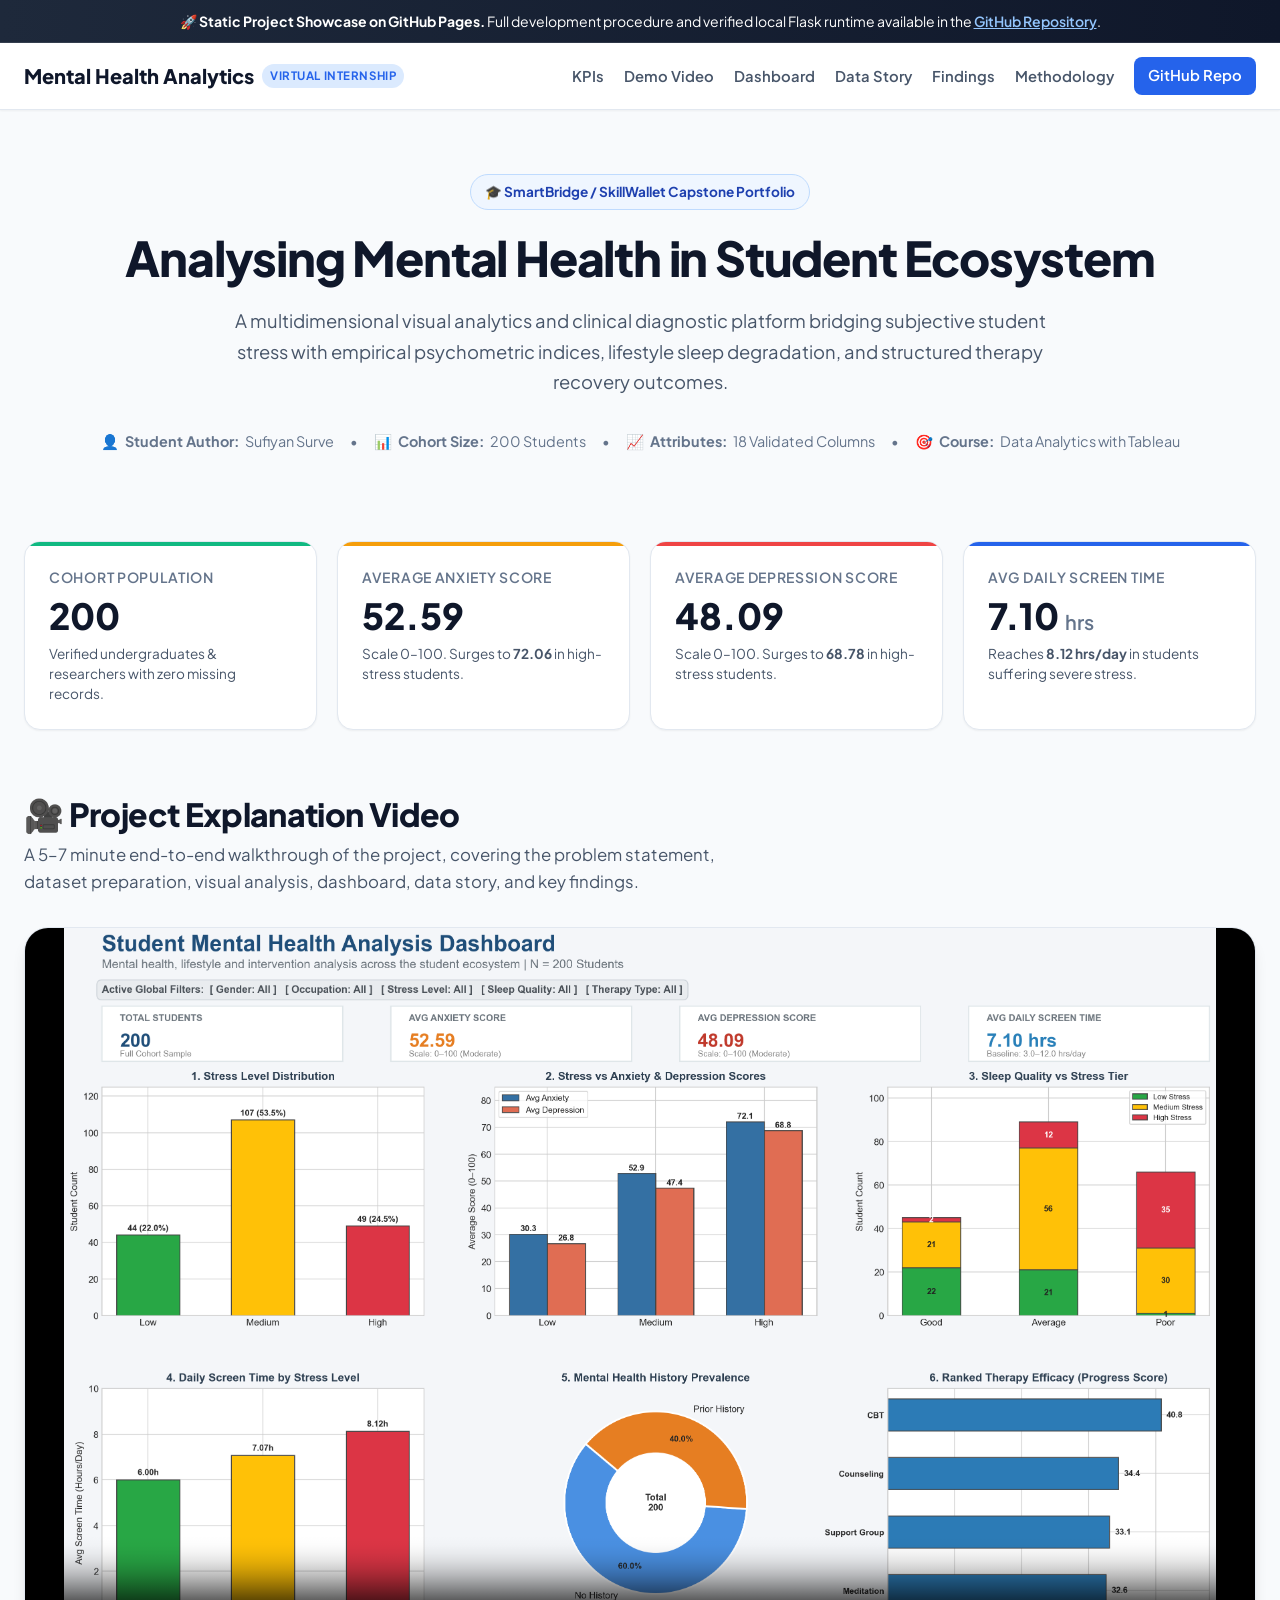
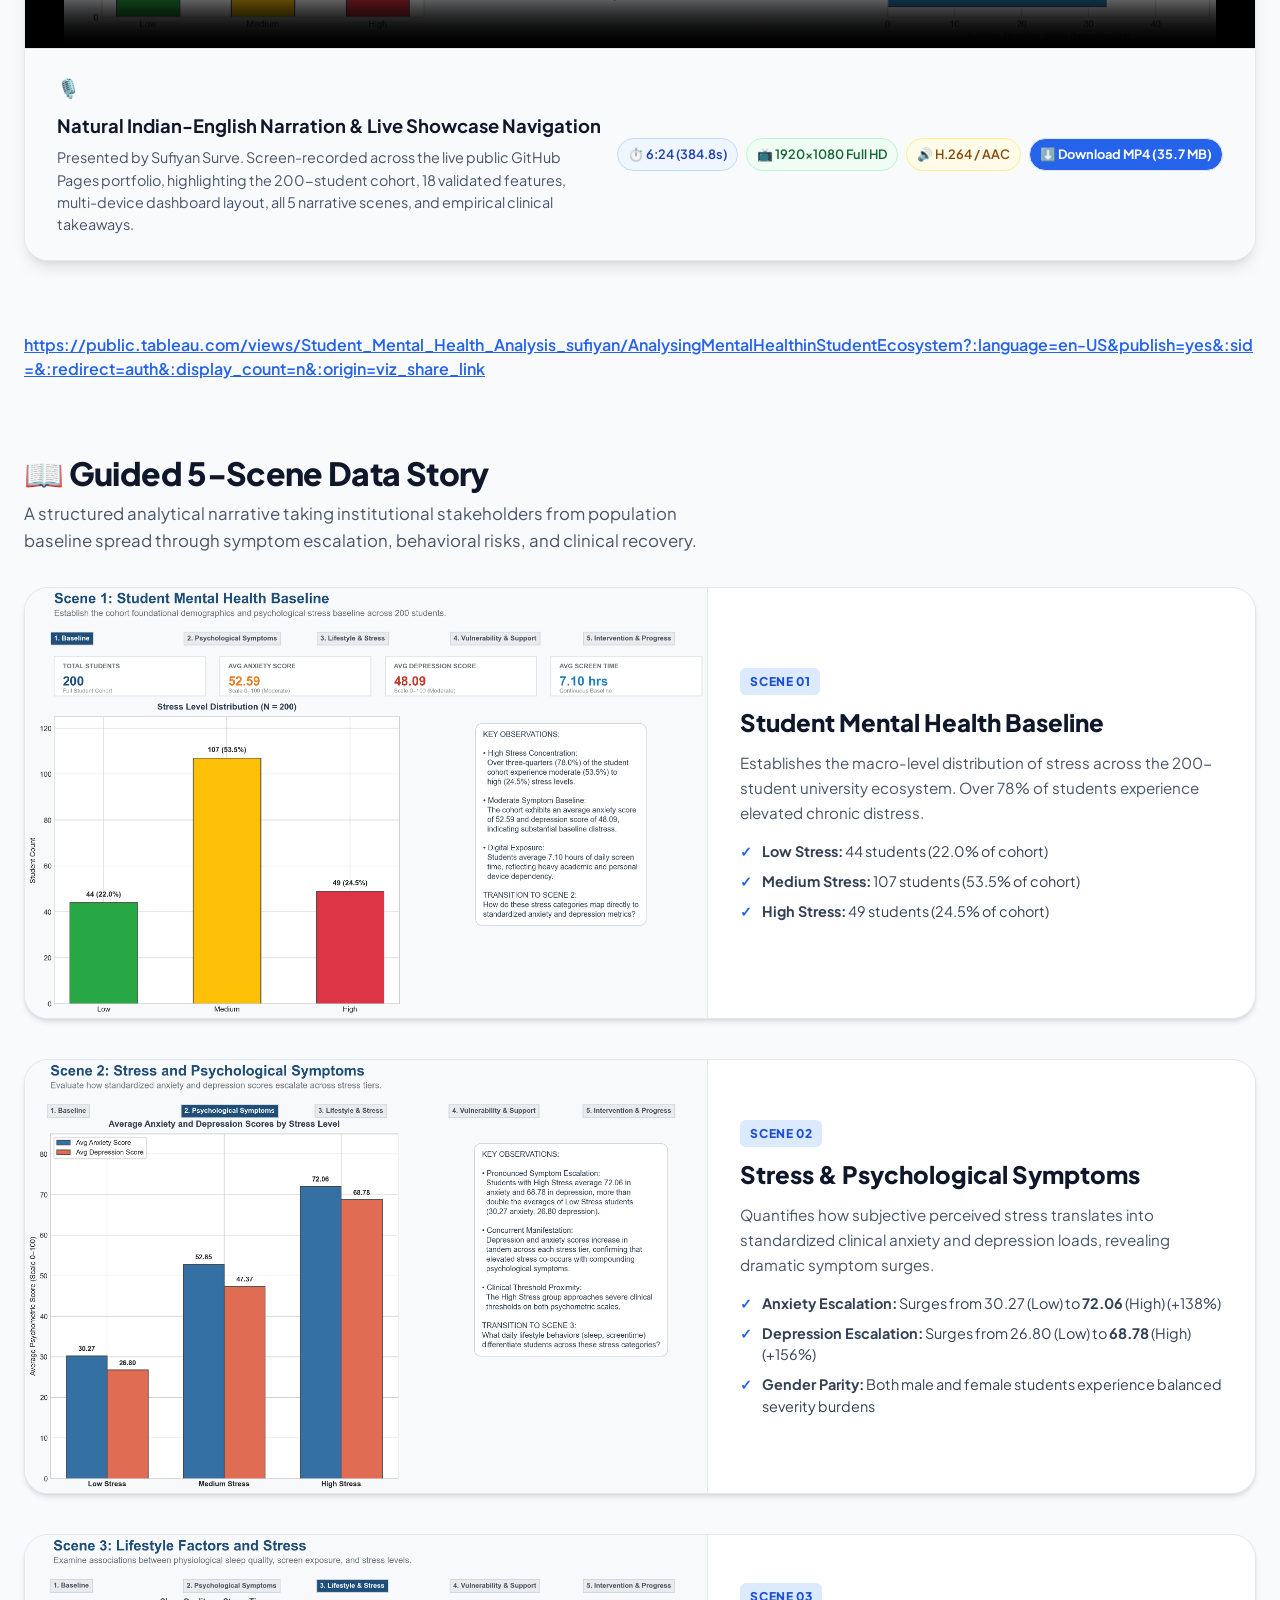
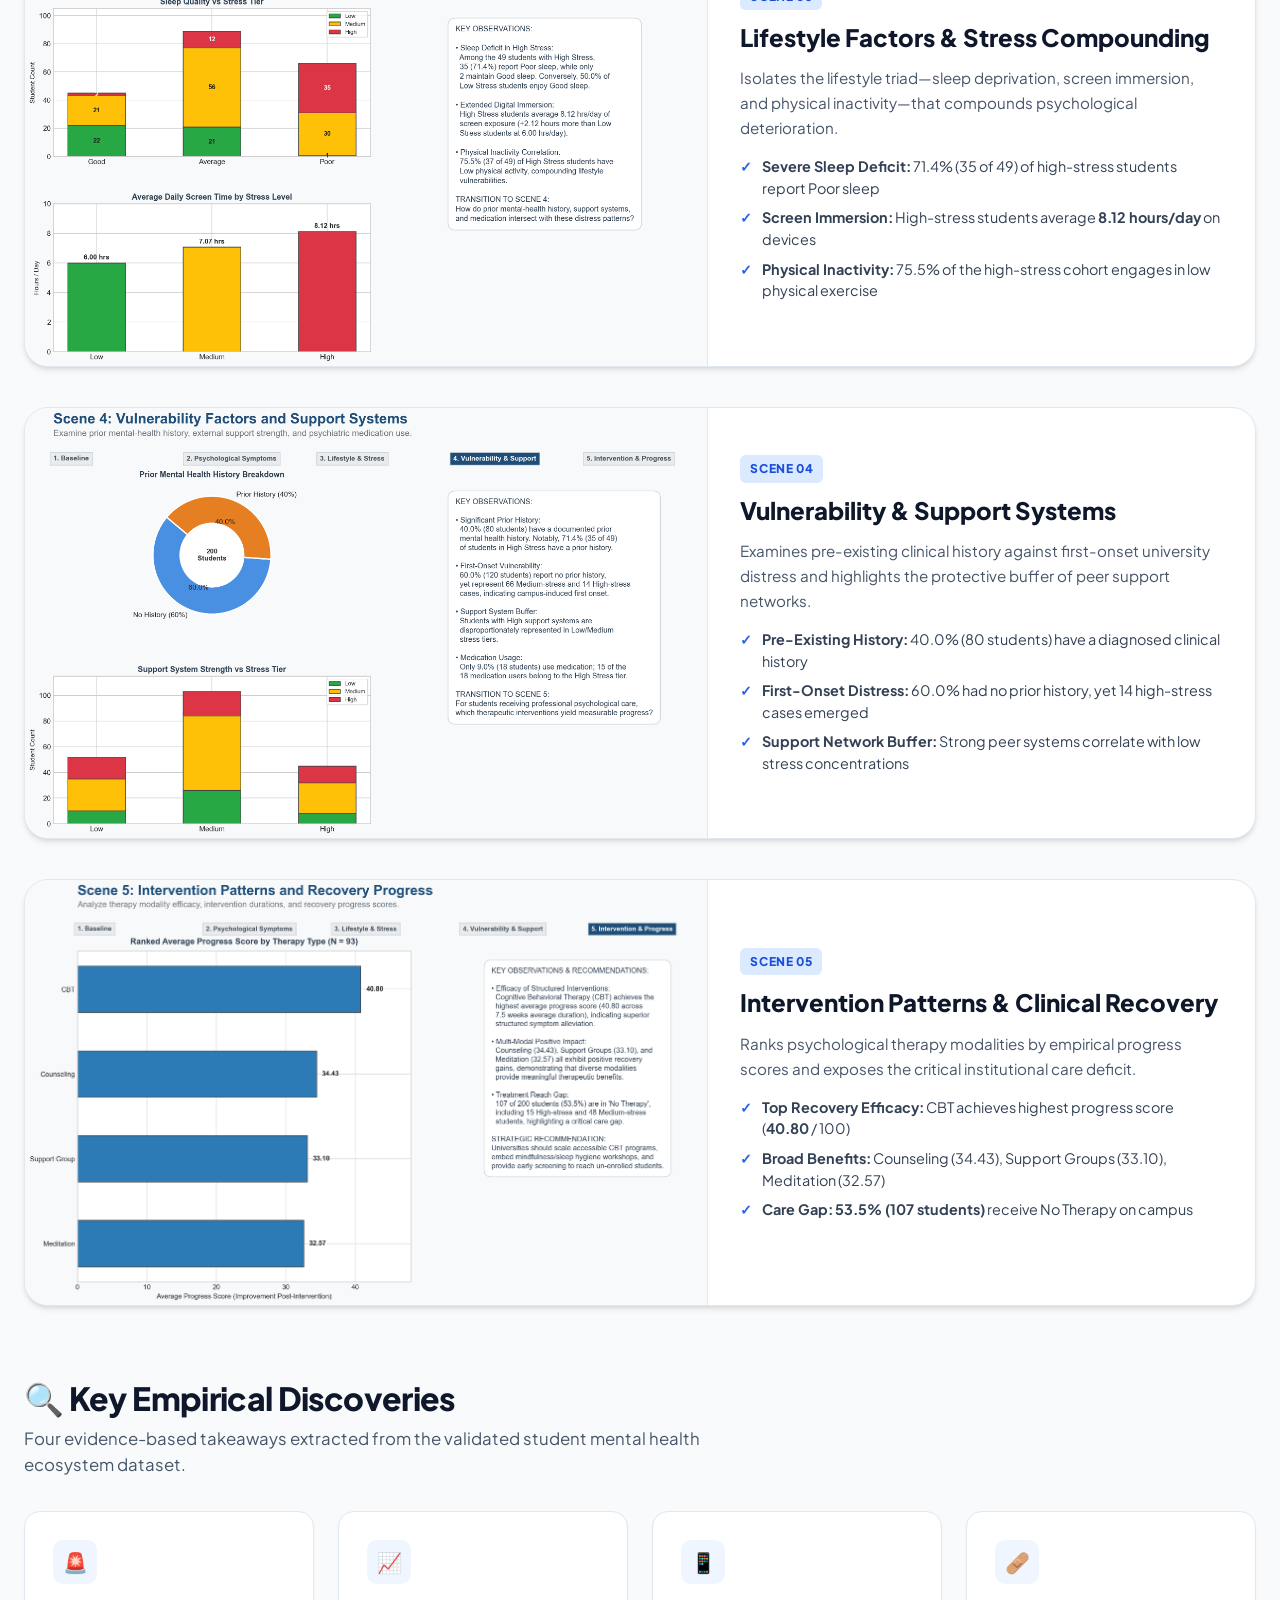
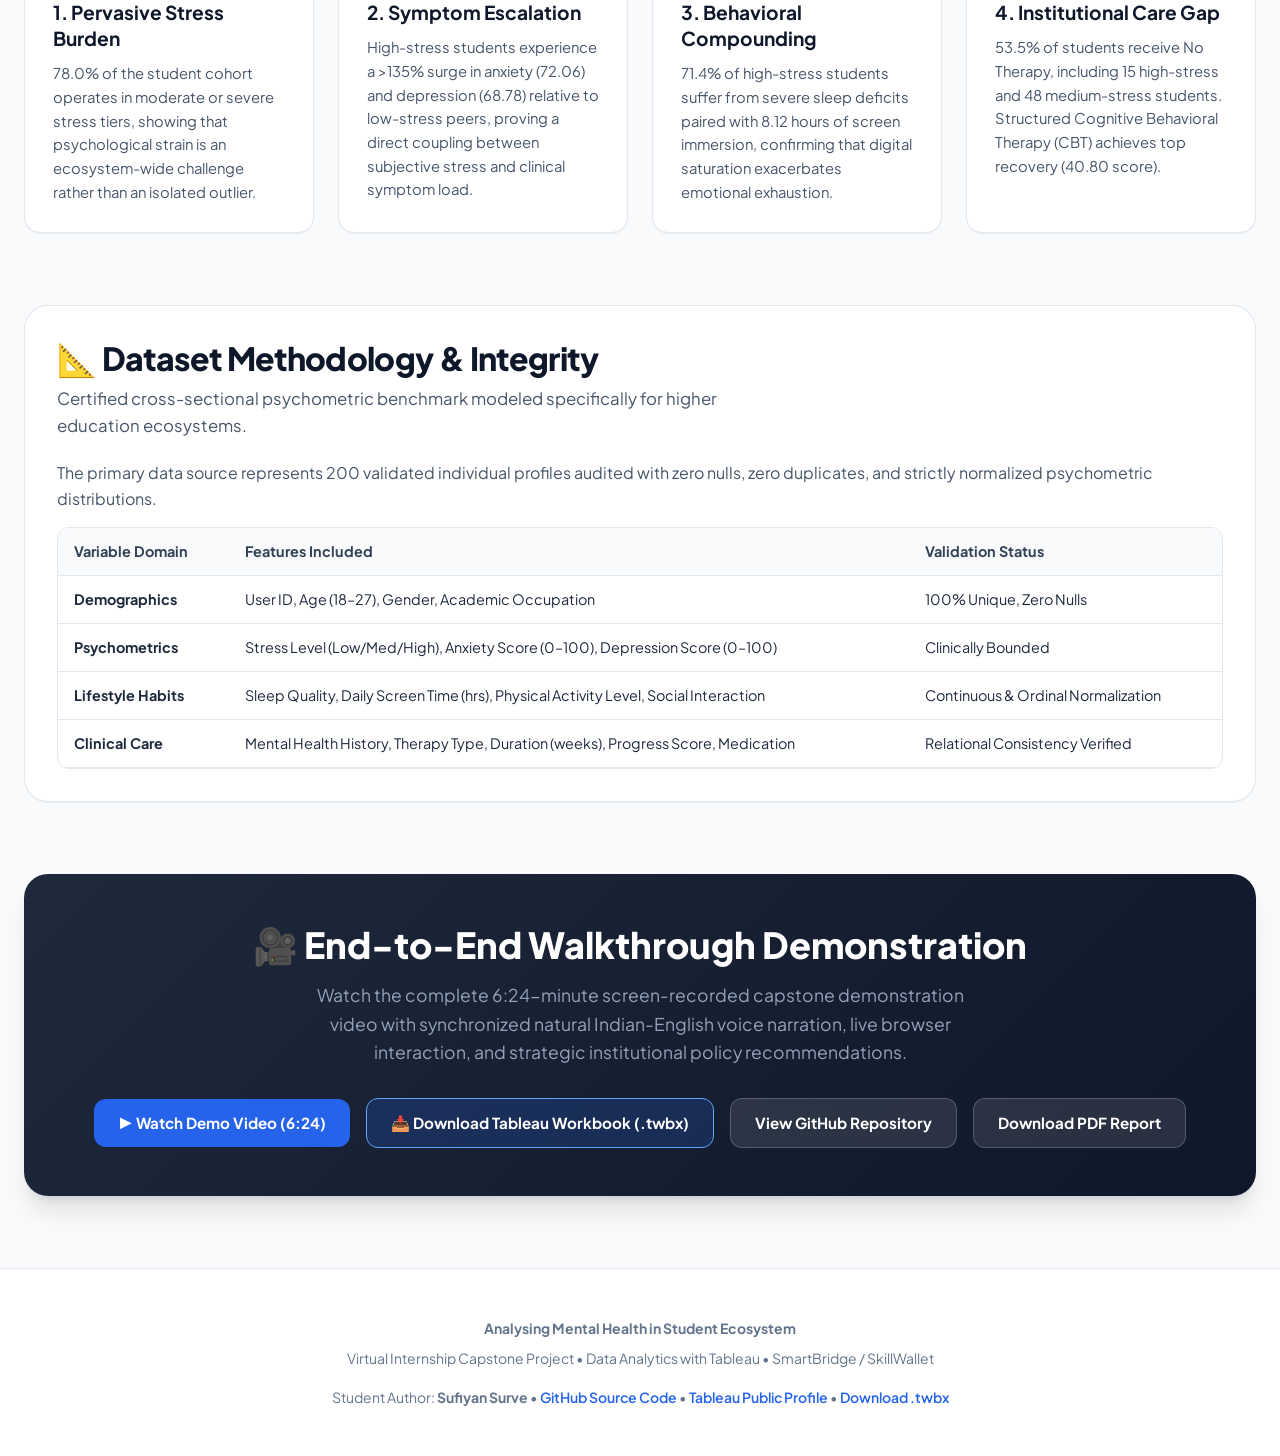
==== commit 8e6cb1eb: "style: improve responsive layout across all devices" ====
--- a/docs/index.html
+++ b/docs/index.html
@@ -28,15 +28,22 @@
       --shadow-md: 0 4px 6px -1px rgb(0 0 0 / 0.1), 0 2px 4px -2px rgb(0 0 0 / 0.1);
       --shadow-lg: 0 10px 15px -3px rgb(0 0 0 / 0.1), 0 4px 6px -4px rgb(0 0 0 / 0.1);
       --shadow-xl: 0 20px 25px -5px rgb(0 0 0 / 0.1), 0 8px 10px -6px rgb(0 0 0 / 0.1);
+      --radius-sm: 8px;
       --radius-md: 12px;
       --radius-lg: 16px;
       --radius-xl: 24px;
     }
 
-    * {
+    *, *::before, *::after {
       box-sizing: border-box;
       margin: 0;
       padding: 0;
+    }
+
+    html {
+      scroll-behavior: smooth;
+      -webkit-text-size-adjust: 100%;
+      overflow-x: hidden;
     }
 
     body {
@@ -45,16 +52,25 @@
       color: var(--slate-800);
       line-height: 1.6;
       -webkit-font-smoothing: antialiased;
+      overflow-x: hidden;
+      width: 100%;
+    }
+
+    img, video {
+      max-width: 100%;
+      height: auto;
+      display: block;
     }
 
     /* Top Notice Banner */
     .top-banner {
       background: linear-gradient(90deg, #1e293b 0%, #0f172a 100%);
       color: var(--white);
-      padding: 10px 24px;
-      font-size: 0.875rem;
+      padding: 10px clamp(16px, 3vw, 24px);
+      font-size: clamp(0.775rem, 1.8vw, 0.875rem);
       text-align: center;
       border-bottom: 1px solid rgba(255, 255, 255, 0.1);
+      word-break: break-word;
     }
     .top-banner a {
       color: #93c5fd;
@@ -71,46 +87,53 @@
       z-index: 50;
       border-bottom: 1px solid var(--slate-200);
       box-shadow: var(--shadow-sm);
+      width: 100%;
     }
     .nav-container {
       max-width: 1280px;
       margin: 0 auto;
-      padding: 16px 24px;
+      padding: 14px clamp(16px, 3vw, 24px);
       display: flex;
       justify-content: space-between;
       align-items: center;
+      flex-wrap: wrap;
+      gap: 12px;
     }
     .brand {
-      display: flex;
-      align-items: center;
-      gap: 12px;
+      display: inline-flex;
+      align-items: center;
+      gap: 8px;
       text-decoration: none;
       color: var(--slate-900);
       font-weight: 800;
-      font-size: 1.25rem;
+      font-size: clamp(1.05rem, 2.5vw, 1.25rem);
+      flex-shrink: 0;
     }
     .brand-badge {
       background: var(--primary-light);
       color: var(--primary);
-      font-size: 0.75rem;
-      padding: 4px 8px;
+      font-size: 0.72rem;
+      padding: 3px 8px;
       border-radius: 9999px;
       font-weight: 700;
       text-transform: uppercase;
       letter-spacing: 0.05em;
+      white-space: nowrap;
     }
     .nav-links {
       display: flex;
       align-items: center;
-      gap: 24px;
+      gap: clamp(10px, 1.8vw, 20px);
       list-style: none;
+      flex-wrap: wrap;
     }
     .nav-links a {
       text-decoration: none;
       color: var(--slate-600);
       font-weight: 600;
-      font-size: 0.925rem;
+      font-size: clamp(0.825rem, 1.6vw, 0.925rem);
       transition: color 0.2s ease;
+      white-space: nowrap;
     }
     .nav-links a:hover {
       color: var(--primary);
@@ -118,83 +141,97 @@
     .nav-btn {
       background: var(--primary);
       color: var(--white) !important;
-      padding: 8px 16px;
-      border-radius: 8px;
-      transition: background 0.2s ease;
+      padding: 7px 14px;
+      border-radius: var(--radius-sm);
+      transition: background 0.2s ease, transform 0.2s ease;
+      display: inline-flex;
+      align-items: center;
+      gap: 4px;
     }
     .nav-btn:hover {
       background: var(--primary-dark) !important;
+      transform: translateY(-1px);
     }
 
     /* Hero Section */
     .hero {
-      padding: 64px 24px 48px;
+      padding: clamp(36px, 6vw, 64px) clamp(16px, 3vw, 24px) clamp(28px, 4vw, 48px);
       max-width: 1280px;
       margin: 0 auto;
       text-align: center;
+      width: 100%;
     }
     .hero-tag {
       display: inline-flex;
       align-items: center;
-      gap: 8px;
+      gap: 6px;
       background: #eff6ff;
       border: 1px solid #bfdbfe;
       color: #1e40af;
       padding: 6px 14px;
       border-radius: 9999px;
-      font-size: 0.85rem;
+      font-size: clamp(0.775rem, 1.6vw, 0.85rem);
       font-weight: 700;
-      margin-bottom: 20px;
+      margin-bottom: clamp(14px, 2.5vw, 20px);
+      max-width: 100%;
+      word-break: break-word;
     }
     .hero h1 {
-      font-size: 3rem;
-      line-height: 1.15;
+      font-size: clamp(1.85rem, 4.5vw, 3rem);
+      line-height: 1.18;
       font-weight: 800;
       color: var(--slate-900);
-      margin-bottom: 20px;
+      margin-bottom: clamp(14px, 2.5vw, 20px);
       letter-spacing: -0.025em;
+      word-break: break-word;
     }
     .hero p {
-      font-size: 1.15rem;
+      font-size: clamp(1rem, 2.2vw, 1.15rem);
       color: var(--slate-600);
       max-width: 840px;
-      margin: 0 auto 32px;
+      margin: 0 auto clamp(24px, 3.5vw, 32px);
+      line-height: 1.65;
     }
     .hero-meta {
       display: flex;
       justify-content: center;
+      align-items: center;
       flex-wrap: wrap;
-      gap: 16px;
-      margin-bottom: 40px;
-      font-size: 0.9rem;
+      gap: 10px 16px;
+      margin-bottom: clamp(28px, 4vw, 40px);
+      font-size: clamp(0.825rem, 1.6vw, 0.9rem);
       color: var(--slate-500);
     }
     .hero-meta span {
-      display: flex;
+      display: inline-flex;
       align-items: center;
       gap: 6px;
+      white-space: nowrap;
     }
 
     /* KPI Cards Grid */
     .kpi-section {
       max-width: 1280px;
-      margin: 0 auto 64px;
-      padding: 0 24px;
+      margin: 0 auto clamp(36px, 5vw, 64px);
+      padding: 0 clamp(16px, 3vw, 24px);
+      width: 100%;
     }
     .kpi-grid {
       display: grid;
-      grid-template-columns: repeat(auto-fit, minmax(260px, 1fr));
-      gap: 20px;
+      grid-template-columns: repeat(auto-fit, minmax(min(100%, 260px), 1fr));
+      gap: clamp(14px, 2vw, 20px);
     }
     .kpi-card {
       background: var(--white);
       border: 1px solid var(--slate-200);
       border-radius: var(--radius-lg);
-      padding: 24px;
+      padding: clamp(18px, 2.5vw, 24px);
       box-shadow: var(--shadow-sm);
       position: relative;
       overflow: hidden;
       transition: transform 0.2s ease, box-shadow 0.2s ease;
+      display: flex;
+      flex-direction: column;
     }
     .kpi-card:hover {
       transform: translateY(-2px);
@@ -213,7 +250,7 @@
     .kpi-card.danger::before { background: var(--danger); }
     .kpi-card.success::before { background: var(--success); }
     .kpi-label {
-      font-size: 0.875rem;
+      font-size: clamp(0.775rem, 1.5vw, 0.875rem);
       font-weight: 600;
       color: var(--slate-500);
       text-transform: uppercase;
@@ -221,86 +258,68 @@
       margin-bottom: 8px;
     }
     .kpi-value {
-      font-size: 2.25rem;
+      font-size: clamp(1.85rem, 3.8vw, 2.25rem);
       font-weight: 800;
       color: var(--slate-900);
       line-height: 1.1;
       margin-bottom: 8px;
     }
     .kpi-subtext {
-      font-size: 0.85rem;
+      font-size: clamp(0.8rem, 1.5vw, 0.85rem);
       color: var(--slate-600);
+      line-height: 1.5;
     }
 
     /* Section Containers */
     .section-wrap {
       max-width: 1280px;
-      margin: 0 auto 72px;
-      padding: 0 24px;
+      margin: 0 auto clamp(40px, 6vw, 72px);
+      padding: 0 clamp(16px, 3vw, 24px);
+      width: 100%;
     }
     .section-header {
-      margin-bottom: 32px;
+      margin-bottom: clamp(20px, 3.5vw, 32px);
       text-align: left;
     }
     .section-title {
-      font-size: 2rem;
+      font-size: clamp(1.4rem, 3vw, 2rem);
       font-weight: 800;
       color: var(--slate-900);
       margin-bottom: 8px;
       letter-spacing: -0.02em;
+      line-height: 1.25;
+      display: flex;
+      align-items: center;
+      gap: 8px;
+      flex-wrap: wrap;
     }
     .section-desc {
-      font-size: 1.05rem;
+      font-size: clamp(0.925rem, 2vw, 1.05rem);
       color: var(--slate-600);
       max-width: 720px;
-    }
-
-    /* Dashboard Preview */
-    .preview-card {
-      background: var(--white);
-      border: 1px solid var(--slate-200);
-      border-radius: var(--radius-xl);
-      padding: 24px;
-      box-shadow: var(--shadow-lg);
-    }
-    .preview-image {
-      width: 100%;
-      height: auto;
-      border-radius: var(--radius-md);
-      border: 1px solid var(--slate-200);
-      display: block;
-      background: var(--slate-100);
-    }
-    .preview-footer {
-      display: flex;
-      justify-content: space-between;
-      align-items: center;
-      flex-wrap: wrap;
-      gap: 16px;
-      margin-top: 20px;
-      padding-top: 16px;
-      border-top: 1px solid var(--slate-200);
-    }
-    .badge-group {
-      display: flex;
-      gap: 8px;
-      flex-wrap: wrap;
-    }
-    .badge {
-      background: var(--slate-100);
-      color: var(--slate-700);
-      font-size: 0.8rem;
-      padding: 6px 12px;
-      border-radius: 9999px;
+      line-height: 1.6;
+    }
+
+    /* Dashboard Link Section */
+    #dashboard {
+      overflow-wrap: break-word;
+      word-break: break-word;
+    }
+    #dashboard a {
+      color: var(--primary);
       font-weight: 600;
-      border: 1px solid var(--slate-200);
+      text-decoration: underline;
+      display: inline-block;
+      max-width: 100%;
+      word-break: break-all;
+      line-height: 1.5;
     }
 
     /* Story Scenes */
     .story-grid {
       display: grid;
       grid-template-columns: 1fr;
-      gap: 40px;
+      gap: clamp(24px, 3.5vw, 40px);
     }
     .scene-card {
       background: var(--white);
@@ -311,6 +330,7 @@
       display: grid;
       grid-template-columns: 1.25fr 1fr;
       transition: transform 0.2s ease, box-shadow 0.2s ease;
+      width: 100%;
     }
     .scene-card:hover {
       box-shadow: var(--shadow-xl);
@@ -321,6 +341,8 @@
       align-items: center;
       justify-content: center;
       border-right: 1px solid var(--slate-200);
+      min-height: 220px;
+      overflow: hidden;
     }
     .scene-media img {
       width: 100%;
@@ -329,13 +351,14 @@
       display: block;
     }
     .scene-content {
-      padding: 36px 32px;
+      padding: clamp(20px, 3.5vw, 36px) clamp(18px, 3vw, 32px);
       display: flex;
       flex-direction: column;
       justify-content: center;
     }
     .scene-num {
       display: inline-block;
+      align-self: flex-start;
       background: var(--primary-light);
       color: var(--primary-dark);
       font-size: 0.75rem;
@@ -347,28 +370,29 @@
       letter-spacing: 0.05em;
     }
     .scene-title {
-      font-size: 1.5rem;
+      font-size: clamp(1.2rem, 2.2vw, 1.5rem);
       font-weight: 800;
       color: var(--slate-900);
-      margin-bottom: 14px;
+      margin-bottom: 12px;
       line-height: 1.3;
     }
     .scene-body {
-      font-size: 0.95rem;
+      font-size: clamp(0.875rem, 1.6vw, 0.95rem);
       color: var(--slate-600);
-      margin-bottom: 20px;
+      margin-bottom: 16px;
       line-height: 1.65;
     }
     .scene-bullets {
       list-style: none;
-      margin-bottom: 24px;
+      margin-bottom: 8px;
     }
     .scene-bullets li {
       position: relative;
-      padding-left: 24px;
-      font-size: 0.9rem;
+      padding-left: 22px;
+      font-size: clamp(0.825rem, 1.5vw, 0.9rem);
       color: var(--slate-700);
       margin-bottom: 8px;
+      line-height: 1.5;
     }
     .scene-bullets li::before {
       content: '✓';
@@ -382,15 +406,17 @@
     /* Key Findings Grid */
     .findings-grid {
       display: grid;
-      grid-template-columns: repeat(auto-fit, minmax(340px, 1fr));
-      gap: 24px;
+      grid-template-columns: repeat(auto-fit, minmax(min(100%, 280px), 1fr));
+      gap: clamp(16px, 2.5vw, 24px);
     }
     .finding-card {
       background: var(--white);
       border: 1px solid var(--slate-200);
       border-radius: var(--radius-lg);
-      padding: 28px;
+      padding: clamp(20px, 3vw, 28px);
       box-shadow: var(--shadow-sm);
+      display: flex;
+      flex-direction: column;
     }
     .finding-icon {
       width: 44px;
@@ -398,20 +424,22 @@
       border-radius: 10px;
       background: #eff6ff;
       color: var(--primary);
-      display: flex;
+      display: inline-flex;
       align-items: center;
       justify-content: center;
       font-size: 1.25rem;
       margin-bottom: 16px;
+      flex-shrink: 0;
     }
     .finding-title {
-      font-size: 1.2rem;
+      font-size: clamp(1.05rem, 2vw, 1.2rem);
       font-weight: 700;
       color: var(--slate-900);
       margin-bottom: 10px;
+      line-height: 1.35;
     }
     .finding-desc {
-      font-size: 0.925rem;
+      font-size: clamp(0.85rem, 1.6vw, 0.925rem);
       color: var(--slate-600);
       line-height: 1.6;
     }
@@ -421,22 +449,31 @@
       background: var(--white);
       border: 1px solid var(--slate-200);
       border-radius: var(--radius-xl);
-      padding: 32px;
+      padding: clamp(20px, 3.5vw, 32px);
       box-shadow: var(--shadow-sm);
+      width: 100%;
     }
     .methodology-box h3 {
-      font-size: 1.25rem;
+      font-size: clamp(1.1rem, 2.2vw, 1.25rem);
       color: var(--slate-900);
       margin-bottom: 16px;
     }
+    .table-responsive {
+      width: 100%;
+      overflow-x: auto;
+      -webkit-overflow-scrolling: touch;
+      margin-top: 16px;
+      border-radius: var(--radius-md);
+      border: 1px solid var(--slate-200);
+    }
     .methodology-table {
       width: 100%;
       border-collapse: collapse;
-      font-size: 0.9rem;
-      margin-top: 16px;
+      font-size: clamp(0.825rem, 1.6vw, 0.9rem);
+      min-width: 540px;
     }
     .methodology-table th, .methodology-table td {
-      padding: 12px 16px;
+      padding: 12px clamp(10px, 2vw, 16px);
       text-align: left;
       border-bottom: 1px solid var(--slate-200);
     }
@@ -453,6 +490,7 @@
       border-radius: var(--radius-xl);
       overflow: hidden;
       box-shadow: var(--shadow-lg);
+      width: 100%;
     }
     .video-wrapper {
       position: relative;
@@ -468,7 +506,7 @@
       margin: 0 auto;
     }
     .video-meta-bar {
-      padding: 24px 32px;
+      padding: clamp(18px, 3vw, 24px) clamp(18px, 3vw, 32px);
       display: flex;
       justify-content: space-between;
       align-items: center;
@@ -480,19 +518,41 @@
       display: flex;
       flex-direction: column;
       gap: 6px;
+      flex: 1 1 320px;
     }
     .video-details h3 {
-      font-size: 1.15rem;
+      font-size: clamp(1rem, 2vw, 1.15rem);
       font-weight: 700;
       color: var(--slate-900);
       display: flex;
       align-items: center;
       gap: 8px;
+      flex-wrap: wrap;
     }
     .video-details p {
-      font-size: 0.9rem;
+      font-size: clamp(0.825rem, 1.5vw, 0.9rem);
       color: var(--slate-600);
       max-width: 750px;
+      line-height: 1.55;
+    }
+    .badge-group {
+      display: flex;
+      gap: 8px;
+      flex-wrap: wrap;
+      align-items: center;
+    }
+    .badge {
+      background: var(--slate-100);
+      color: var(--slate-700);
+      font-size: clamp(0.72rem, 1.4vw, 0.8rem);
+      padding: 5px 10px;
+      border-radius: 9999px;
+      font-weight: 600;
+      border: 1px solid var(--slate-200);
+      display: inline-flex;
+      align-items: center;
+      gap: 4px;
+      white-space: nowrap;
     }
 
     /* Video & CTA Banner */
@@ -500,37 +560,50 @@
       background: linear-gradient(135deg, #1e293b 0%, #0f172a 100%);
       color: var(--white);
       border-radius: var(--radius-xl);
-      padding: 48px;
+      padding: clamp(28px, 5vw, 48px) clamp(20px, 4vw, 36px);
       text-align: center;
       box-shadow: var(--shadow-xl);
+      width: 100%;
     }
     .cta-banner h2 {
-      font-size: 2.25rem;
+      font-size: clamp(1.5rem, 3.5vw, 2.25rem);
       font-weight: 800;
-      margin-bottom: 16px;
+      margin-bottom: 14px;
+      line-height: 1.25;
+      display: flex;
+      align-items: center;
+      justify-content: center;
+      gap: 8px;
+      flex-wrap: wrap;
     }
     .cta-banner p {
-      font-size: 1.1rem;
+      font-size: clamp(0.925rem, 2vw, 1.1rem);
       color: #94a3b8;
       max-width: 680px;
-      margin: 0 auto 32px;
+      margin: 0 auto clamp(20px, 3.5vw, 32px);
+      line-height: 1.6;
     }
     .cta-buttons {
       display: flex;
       justify-content: center;
-      gap: 16px;
+      align-items: center;
+      gap: clamp(10px, 2vw, 16px);
       flex-wrap: wrap;
+      width: 100%;
     }
     .btn {
       display: inline-flex;
       align-items: center;
+      justify-content: center;
       gap: 8px;
-      padding: 12px 24px;
+      padding: clamp(10px, 2vw, 12px) clamp(16px, 3vw, 24px);
       font-weight: 700;
-      font-size: 0.95rem;
-      border-radius: 10px;
+      font-size: clamp(0.85rem, 1.7vw, 0.95rem);
+      border-radius: var(--radius-md);
       text-decoration: none;
       transition: all 0.2s ease;
+      min-height: 44px;
+      text-align: center;
     }
     .btn-primary {
       background: var(--primary);
@@ -554,10 +627,12 @@
     footer {
       background: var(--white);
       border-top: 1px solid var(--slate-200);
-      padding: 48px 24px;
+      padding: clamp(32px, 5vw, 48px) clamp(16px, 3vw, 24px);
       text-align: center;
-      font-size: 0.875rem;
+      font-size: clamp(0.8rem, 1.5vw, 0.875rem);
       color: var(--slate-500);
+      line-height: 1.6;
+      width: 100%;
     }
     footer a {
       color: var(--primary);
@@ -565,17 +640,122 @@
       font-weight: 600;
     }
 
-    /* Responsive */
-    @media (max-width: 1024px) {
+    /* ==================================================
+       RESPONSIVE MEDIA QUERIES (Mobile, Tablet, Laptop, Desktop)
+       ================================================== */
+
+    /* Extra Wide Desktop (>= 1440px) */
+    @media (min-width: 1440px) {
+      .section-wrap, .kpi-section, .hero, .nav-container {
+        max-width: 1360px;
+      }
+    }
+
+    /* Laptop / Desktop Transition (< 1200px) */
+    @media (max-width: 1199px) {
+      .scene-card {
+        grid-template-columns: 1.1fr 1fr;
+      }
+    }
+
+    /* Tablet (< 1024px) */
+    @media (max-width: 1023px) {
       .scene-card {
         grid-template-columns: 1fr;
       }
       .scene-media {
         border-right: none;
         border-bottom: 1px solid var(--slate-200);
-      }
-      .hero h1 {
-        font-size: 2.25rem;
+        min-height: auto;
+      }
+      .scene-media img {
+        max-height: 480px;
+        object-fit: contain;
+        background: #0b0f19;
+      }
+      .nav-links {
+        gap: 12px;
+      }
+      .video-meta-bar {
+        flex-direction: column;
+        align-items: flex-start;
+      }
+    }
+
+    /* Small Tablet / Phablet (< 768px) */
+    @media (max-width: 767px) {
+      .nav-container {
+        flex-direction: column;
+        align-items: stretch;
+        gap: 12px;
+      }
+      .brand {
+        justify-content: space-between;
+      }
+      .nav-links {
+        justify-content: center;
+        gap: 10px 14px;
+        padding-top: 4px;
+      }
+      .hero-meta {
+        flex-direction: column;
+        gap: 8px;
+      }
+      .hero-meta span:nth-child(even) {
+        display: none;
+      }
+      .kpi-grid {
+        grid-template-columns: 1fr;
+      }
+      .findings-grid {
+        grid-template-columns: 1fr;
+      }
+      .cta-buttons {
+        flex-direction: column;
+        width: 100%;
+      }
+      .cta-buttons .btn {
+        width: 100%;
+      }
+    }
+
+    /* Mobile Phones (< 480px) */
+    @media (max-width: 479px) {
+      .top-banner {
+        padding: 8px 12px;
+        font-size: 0.775rem;
+      }
+      .brand-badge {
+        font-size: 0.65rem;
+        padding: 2px 6px;
+      }
+      .nav-links {
+        gap: 8px 12px;
+      }
+      .nav-links a {
+        font-size: 0.8rem;
+      }
+      .scene-content {
+        padding: 20px 16px;
+      }
+      .finding-card {
+        padding: 18px 16px;
+      }
+      .methodology-box {
+        padding: 18px 14px;
+      }
+      .video-meta-bar {
+        padding: 16px 14px;
+      }
+      .cta-banner {
+        padding: 24px 16px;
+      }
+      .badge-group {
+        gap: 6px;
+      }
+      .badge {
+        font-size: 0.72rem;
+        padding: 4px 8px;
       }
     }
   </style>
@@ -823,37 +1003,39 @@
         The primary data source represents 200 validated individual profiles audited with zero nulls, zero duplicates, and strictly normalized psychometric distributions.
       </p>
 
-      <table class="methodology-table">
-        <thead>
-          <tr>
-            <th>Variable Domain</th>
-            <th>Features Included</th>
-            <th>Validation Status</th>
-          </tr>
-        </thead>
-        <tbody>
-          <tr>
-            <td><strong>Demographics</strong></td>
-            <td>User ID, Age (18–27), Gender, Academic Occupation</td>
-            <td>100% Unique, Zero Nulls</td>
-          </tr>
-          <tr>
-            <td><strong>Psychometrics</strong></td>
-            <td>Stress Level (Low/Med/High), Anxiety Score (0–100), Depression Score (0–100)</td>
-            <td>Clinically Bounded</td>
-          </tr>
-          <tr>
-            <td><strong>Lifestyle Habits</strong></td>
-            <td>Sleep Quality, Daily Screen Time (hrs), Physical Activity Level, Social Interaction</td>
-            <td>Continuous & Ordinal Normalization</td>
-          </tr>
-          <tr>
-            <td><strong>Clinical Care</strong></td>
-            <td>Mental Health History, Therapy Type, Duration (weeks), Progress Score, Medication</td>
-            <td>Relational Consistency Verified</td>
-          </tr>
-        </tbody>
-      </table>
+      <div class="table-responsive">
+        <table class="methodology-table">
+          <thead>
+            <tr>
+              <th>Variable Domain</th>
+              <th>Features Included</th>
+              <th>Validation Status</th>
+            </tr>
+          </thead>
+          <tbody>
+            <tr>
+              <td><strong>Demographics</strong></td>
+              <td>User ID, Age (18–27), Gender, Academic Occupation</td>
+              <td>100% Unique, Zero Nulls</td>
+            </tr>
+            <tr>
+              <td><strong>Psychometrics</strong></td>
+              <td>Stress Level (Low/Med/High), Anxiety Score (0–100), Depression Score (0–100)</td>
+              <td>Clinically Bounded</td>
+            </tr>
+            <tr>
+              <td><strong>Lifestyle Habits</strong></td>
+              <td>Sleep Quality, Daily Screen Time (hrs), Physical Activity Level, Social Interaction</td>
+              <td>Continuous & Ordinal Normalization</td>
+            </tr>
+            <tr>
+              <td><strong>Clinical Care</strong></td>
+              <td>Mental Health History, Therapy Type, Duration (weeks), Progress Score, Medication</td>
+              <td>Relational Consistency Verified</td>
+            </tr>
+          </tbody>
+        </table>
+      </div>
     </div>
   </section>
 
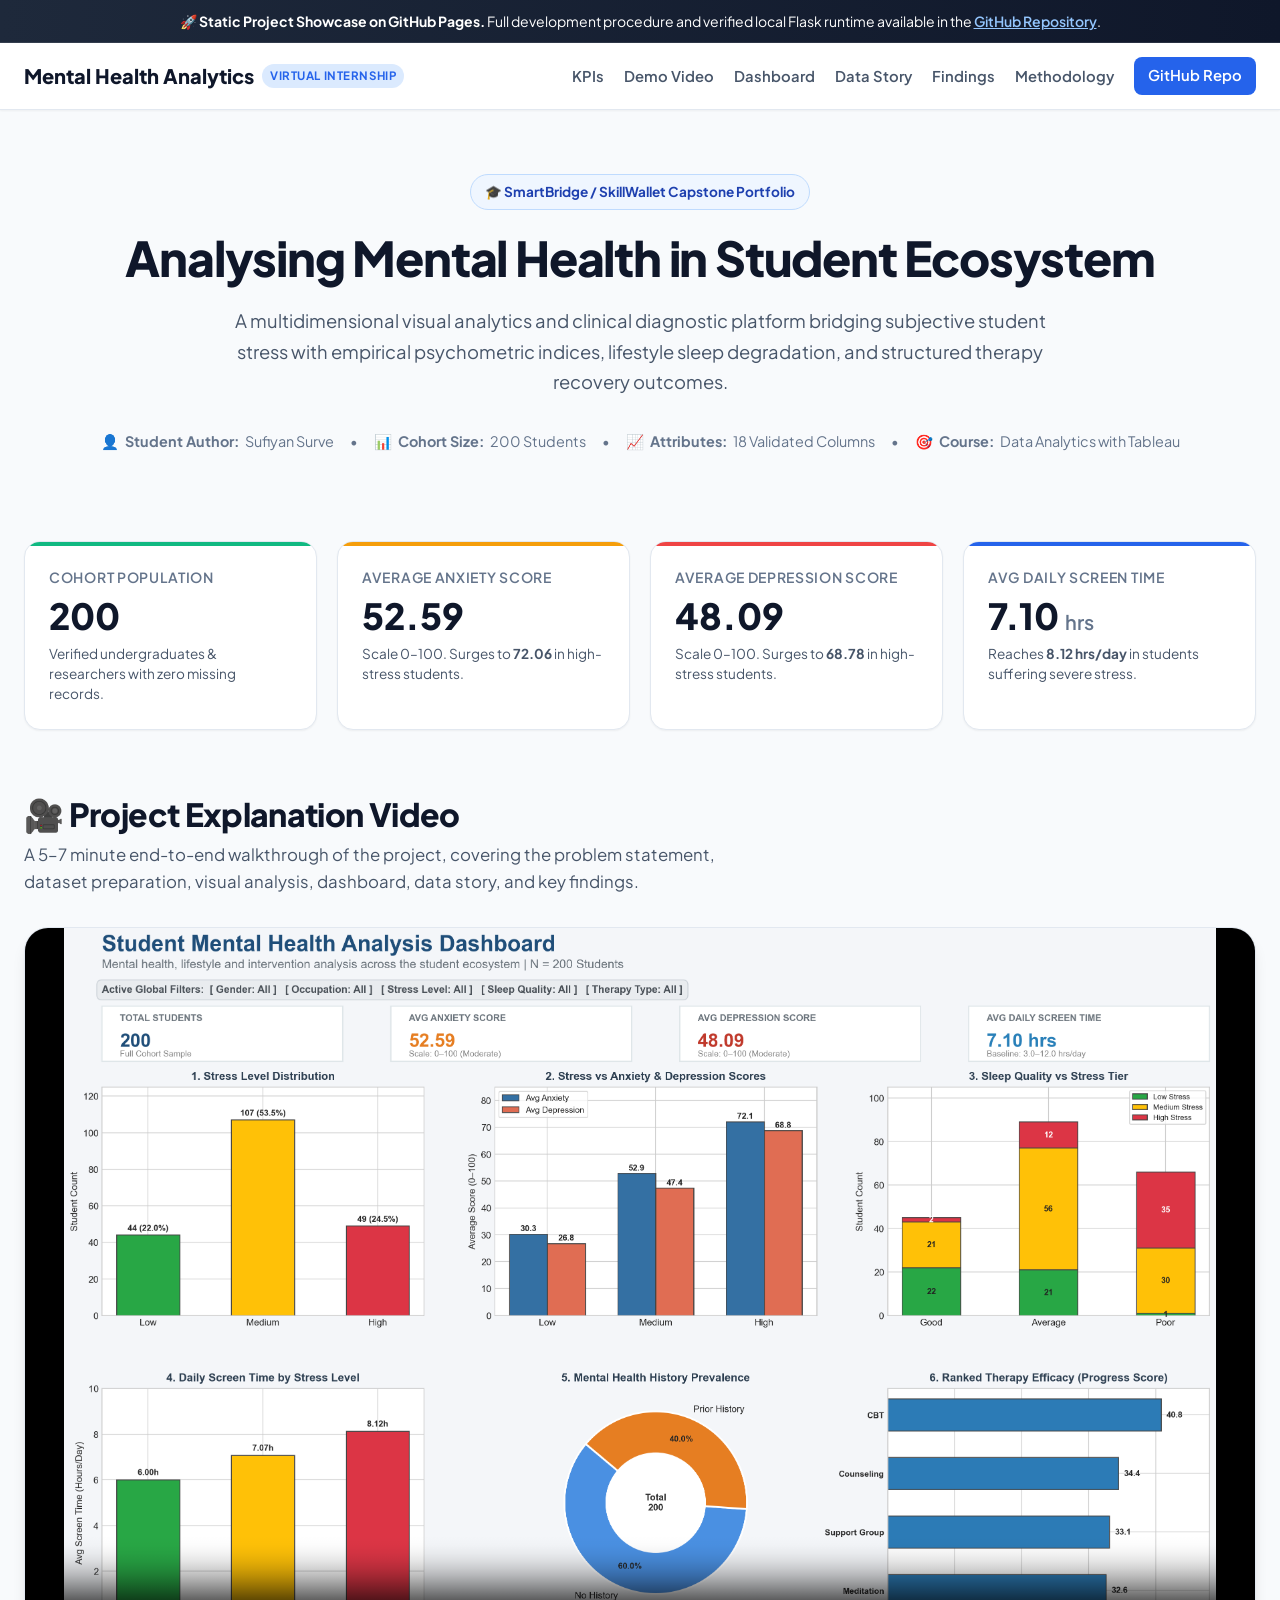
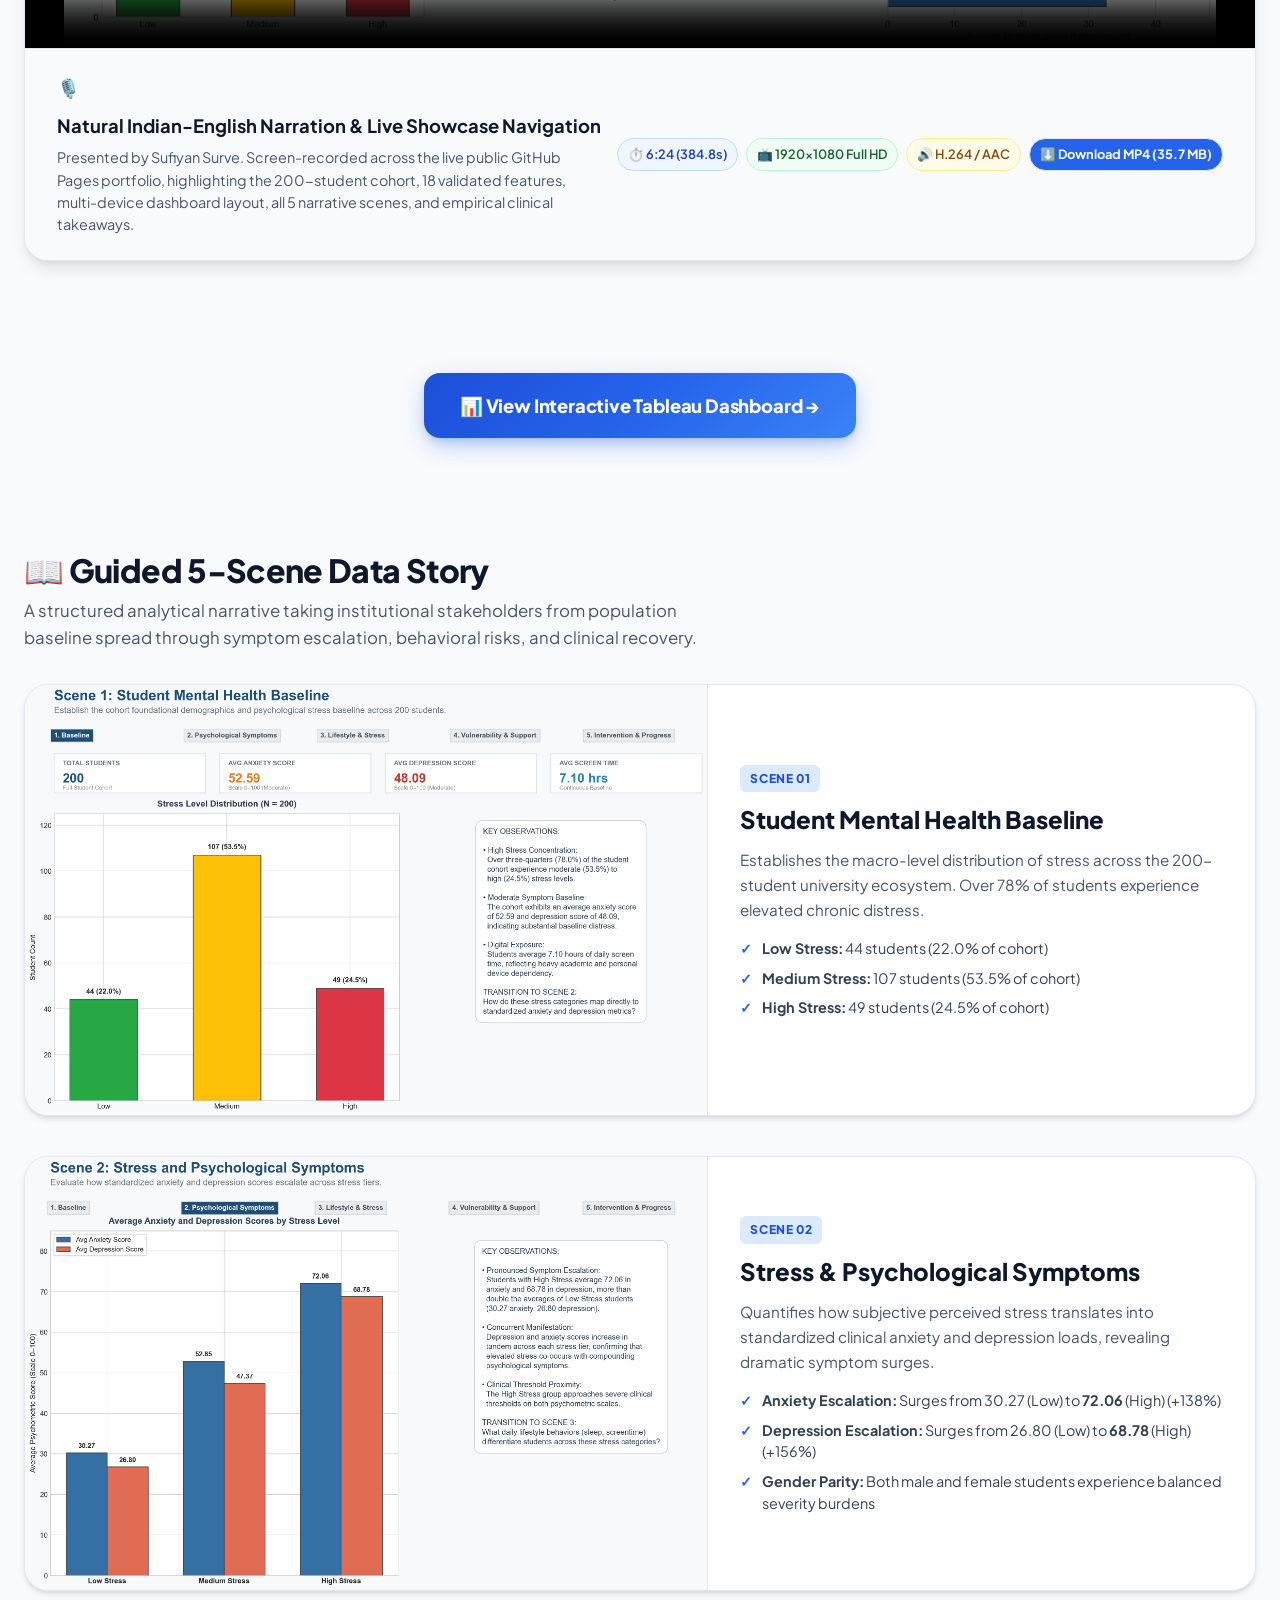
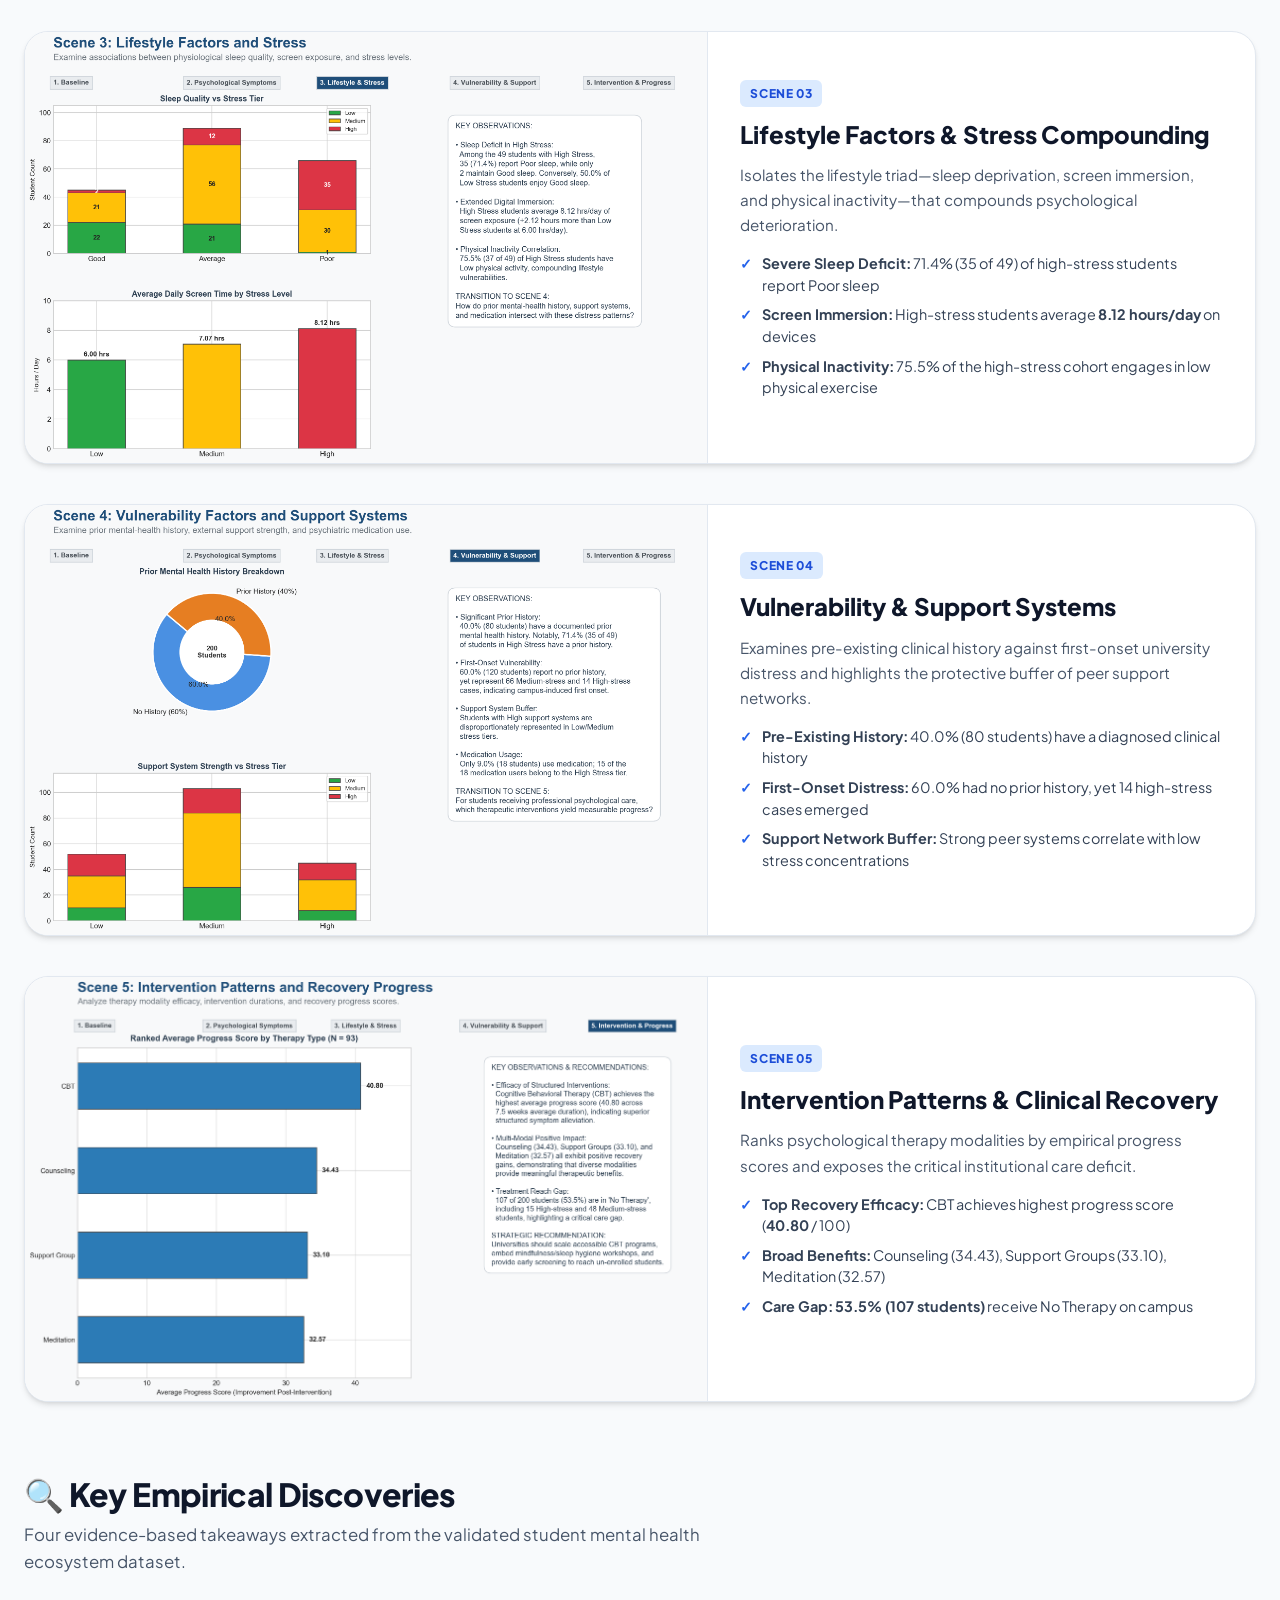
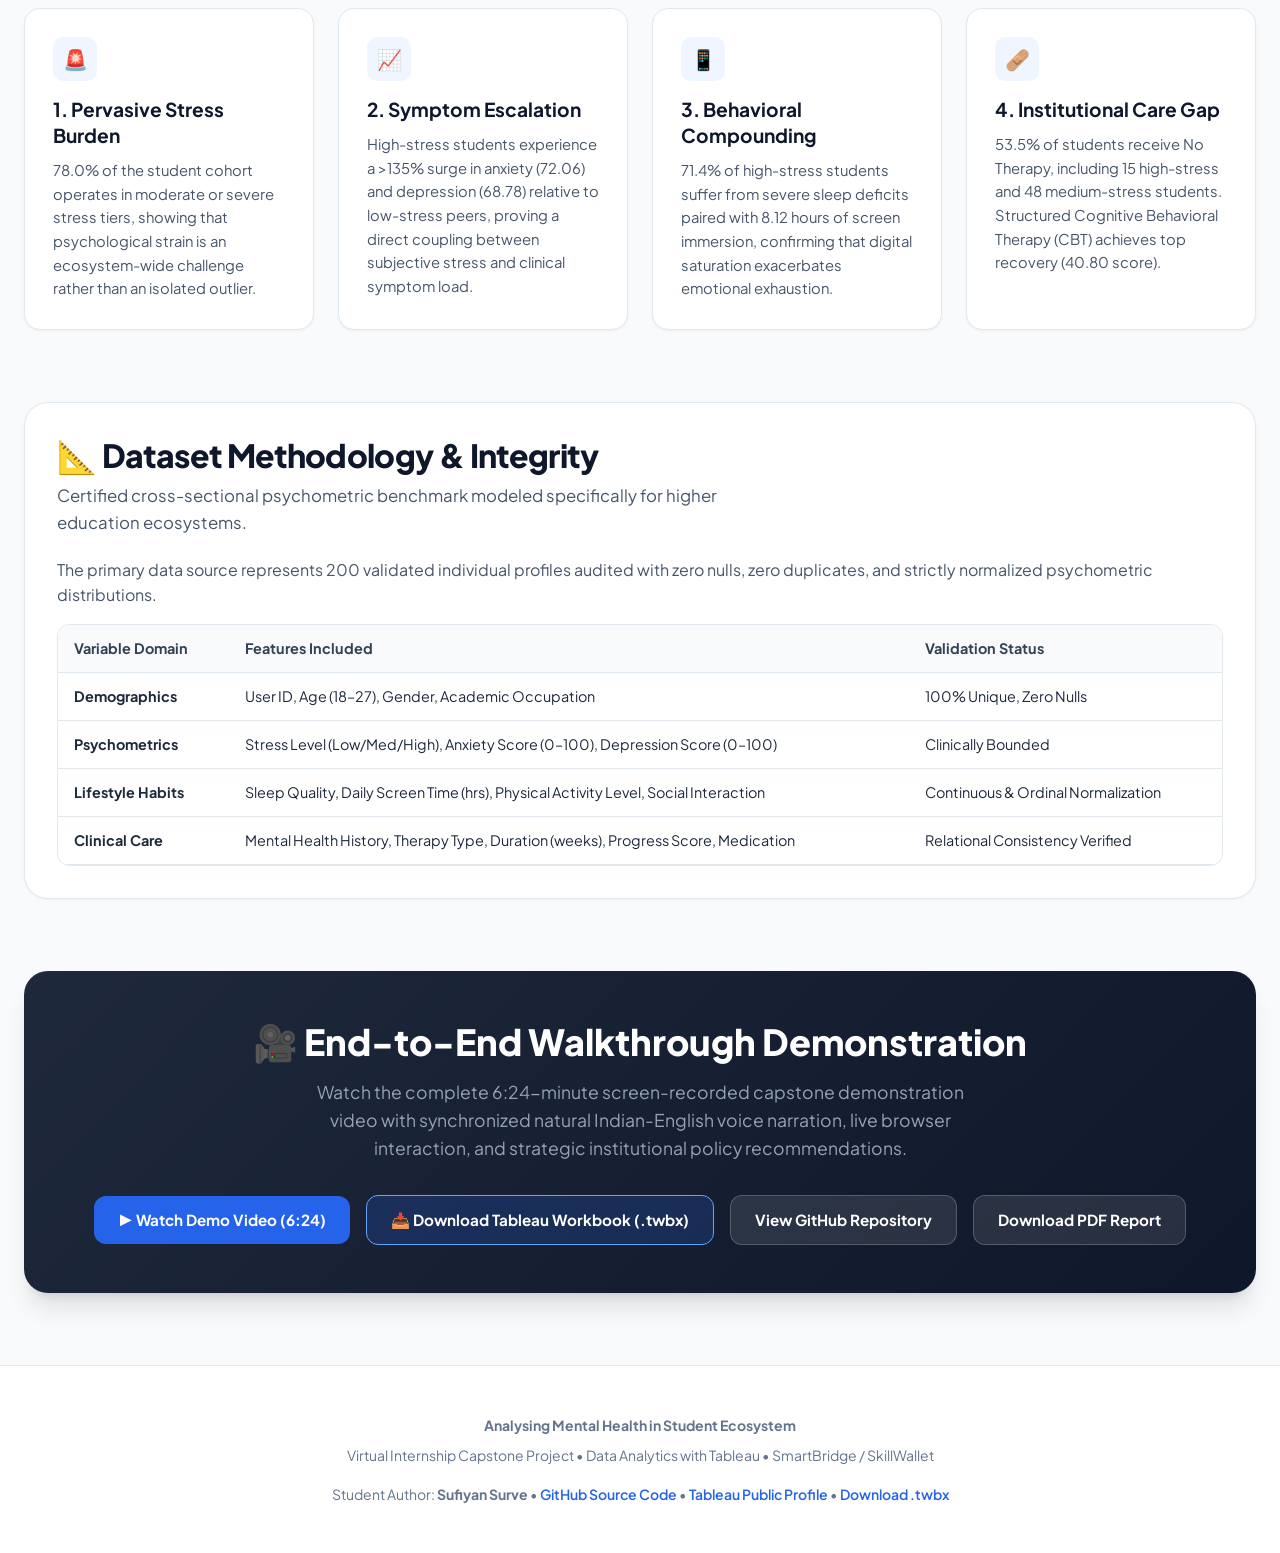
==== commit 2baf2bac: "style: replace raw tableau url with responsive dashboard cta" ====
--- a/docs/index.html
+++ b/docs/index.html
@@ -302,17 +302,38 @@
 
     /* Dashboard Link Section */
     #dashboard {
-      overflow-wrap: break-word;
-      word-break: break-word;
-    }
-    #dashboard a {
-      color: var(--primary);
-      font-weight: 600;
-      text-decoration: underline;
-      display: inline-block;
+      display: flex;
+      justify-content: center;
+      align-items: center;
+      padding: clamp(24px, 4vw, 40px) clamp(16px, 3vw, 24px);
+    }
+    .btn-dashboard-cta {
+      display: inline-flex;
+      align-items: center;
+      justify-content: center;
+      gap: 10px;
+      background: linear-gradient(135deg, #1d4ed8 0%, #2563eb 50%, #3b82f6 100%);
+      color: var(--white) !important;
+      font-size: clamp(0.95rem, 2vw, 1.15rem);
+      font-weight: 800;
+      padding: clamp(14px, 2.5vw, 18px) clamp(22px, 4vw, 36px);
+      border-radius: var(--radius-lg);
+      text-decoration: none !important;
+      box-shadow: 0 8px 24px -4px rgba(37, 99, 235, 0.4), 0 4px 10px -2px rgba(37, 99, 235, 0.2);
+      transition: all 0.25s ease;
       max-width: 100%;
-      word-break: break-all;
-      line-height: 1.5;
+      text-align: center;
+      word-break: normal;
+      letter-spacing: -0.01em;
+      min-height: 52px;
+    }
+    .btn-dashboard-cta:hover {
+      background: linear-gradient(135deg, #1e40af 0%, #1d4ed8 50%, #2563eb 100%);
+      transform: translateY(-2px);
+      box-shadow: 0 12px 28px -4px rgba(37, 99, 235, 0.5), 0 6px 14px -2px rgba(37, 99, 235, 0.3);
+    }
+    .btn-dashboard-cta:active {
+      transform: translateY(0);
     }
 
     /* Story Scenes */
@@ -860,7 +881,7 @@
 
   <!-- Dashboard Section -->
   <section class="section-wrap" id="dashboard">
-    <a href="https://public.tableau.com/views/Student_Mental_Health_Analysis_sufiyan/AnalysingMentalHealthinStudentEcosystem?:language=en-US&amp;publish=yes&amp;:sid=&amp;:redirect=auth&amp;:display_count=n&amp;:origin=viz_share_link" target="_blank" rel="noopener noreferrer">https://public.tableau.com/views/Student_Mental_Health_Analysis_sufiyan/AnalysingMentalHealthinStudentEcosystem?:language=en-US&amp;publish=yes&amp;:sid=&amp;:redirect=auth&amp;:display_count=n&amp;:origin=viz_share_link</a>
+    <a href="https://public.tableau.com/views/Student_Mental_Health_Analysis_sufiyan/AnalysingMentalHealthinStudentEcosystem?:language=en-US&amp;publish=yes&amp;:sid=&amp;:redirect=auth&amp;:display_count=n&amp;:origin=viz_share_link" target="_blank" rel="noopener noreferrer" class="btn-dashboard-cta">📊 View Interactive Tableau Dashboard →</a>
   </section>
 
   <!-- Data Story Section -->
